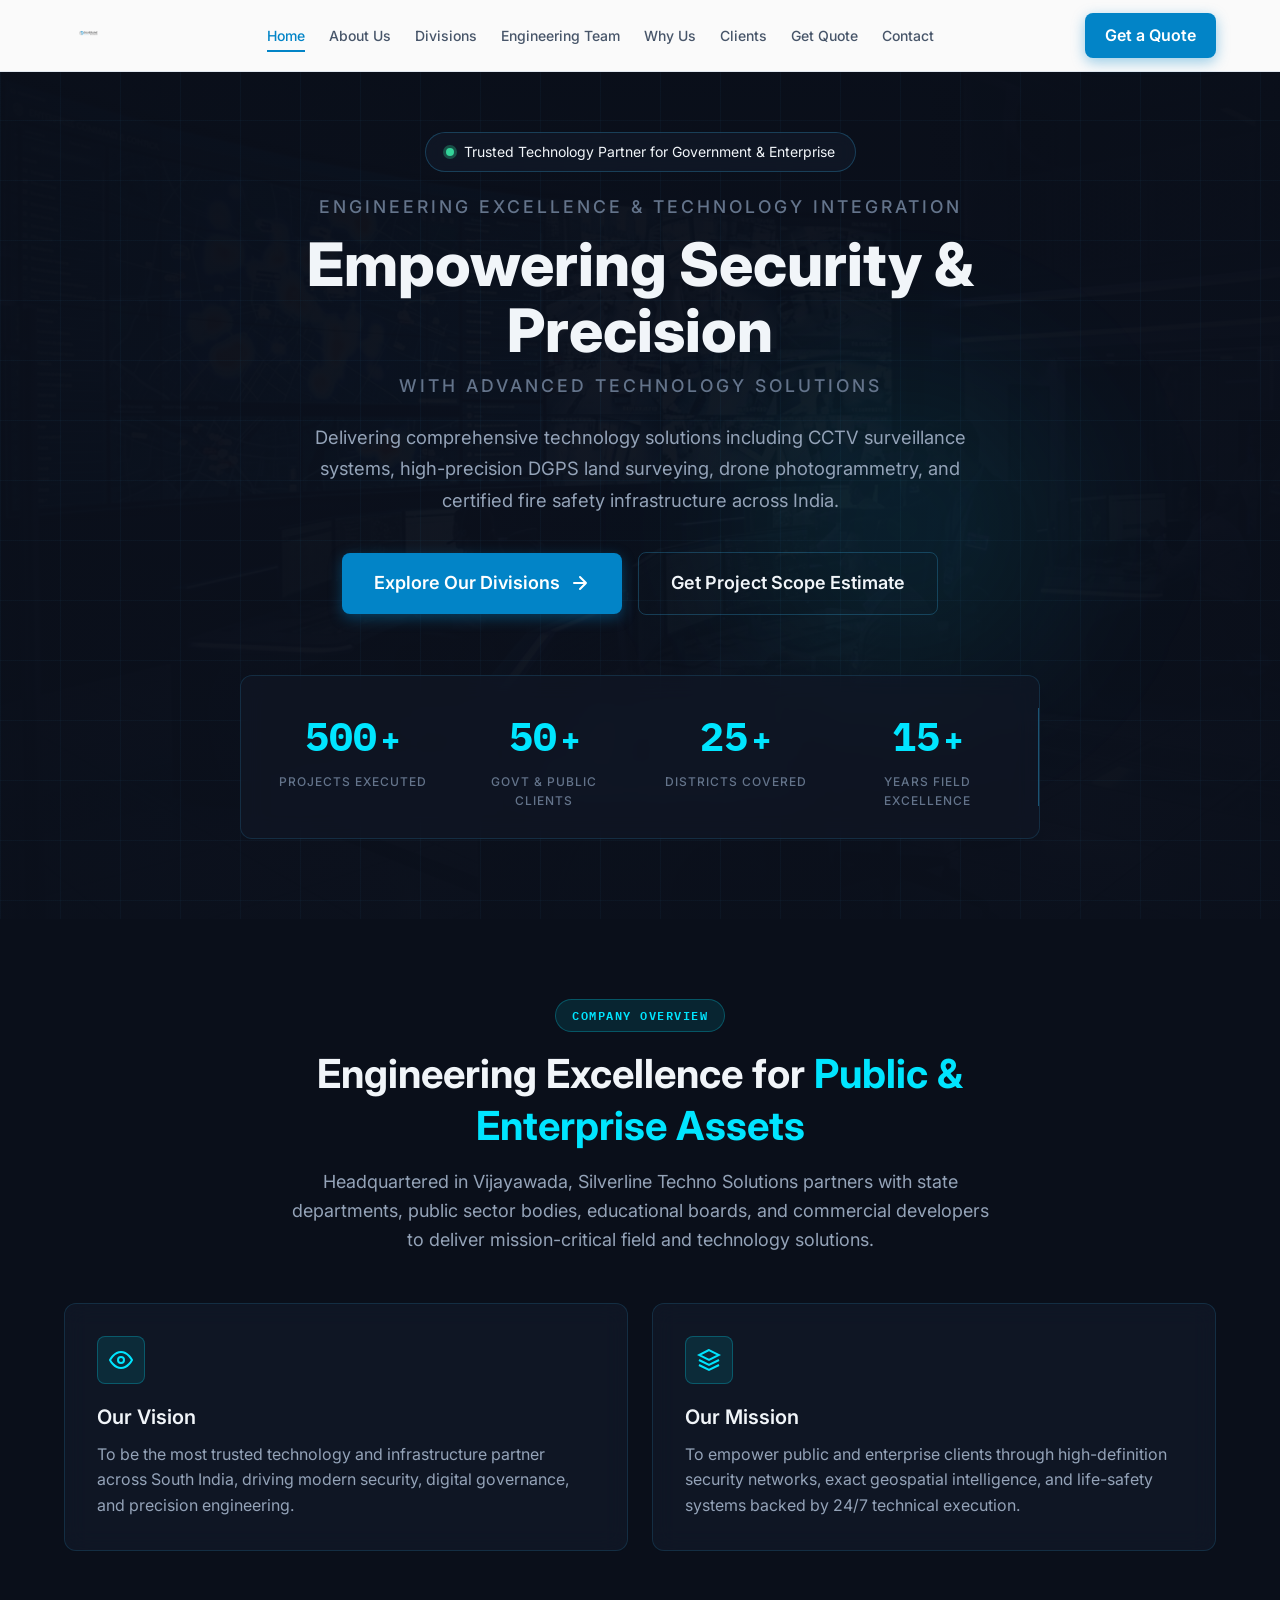
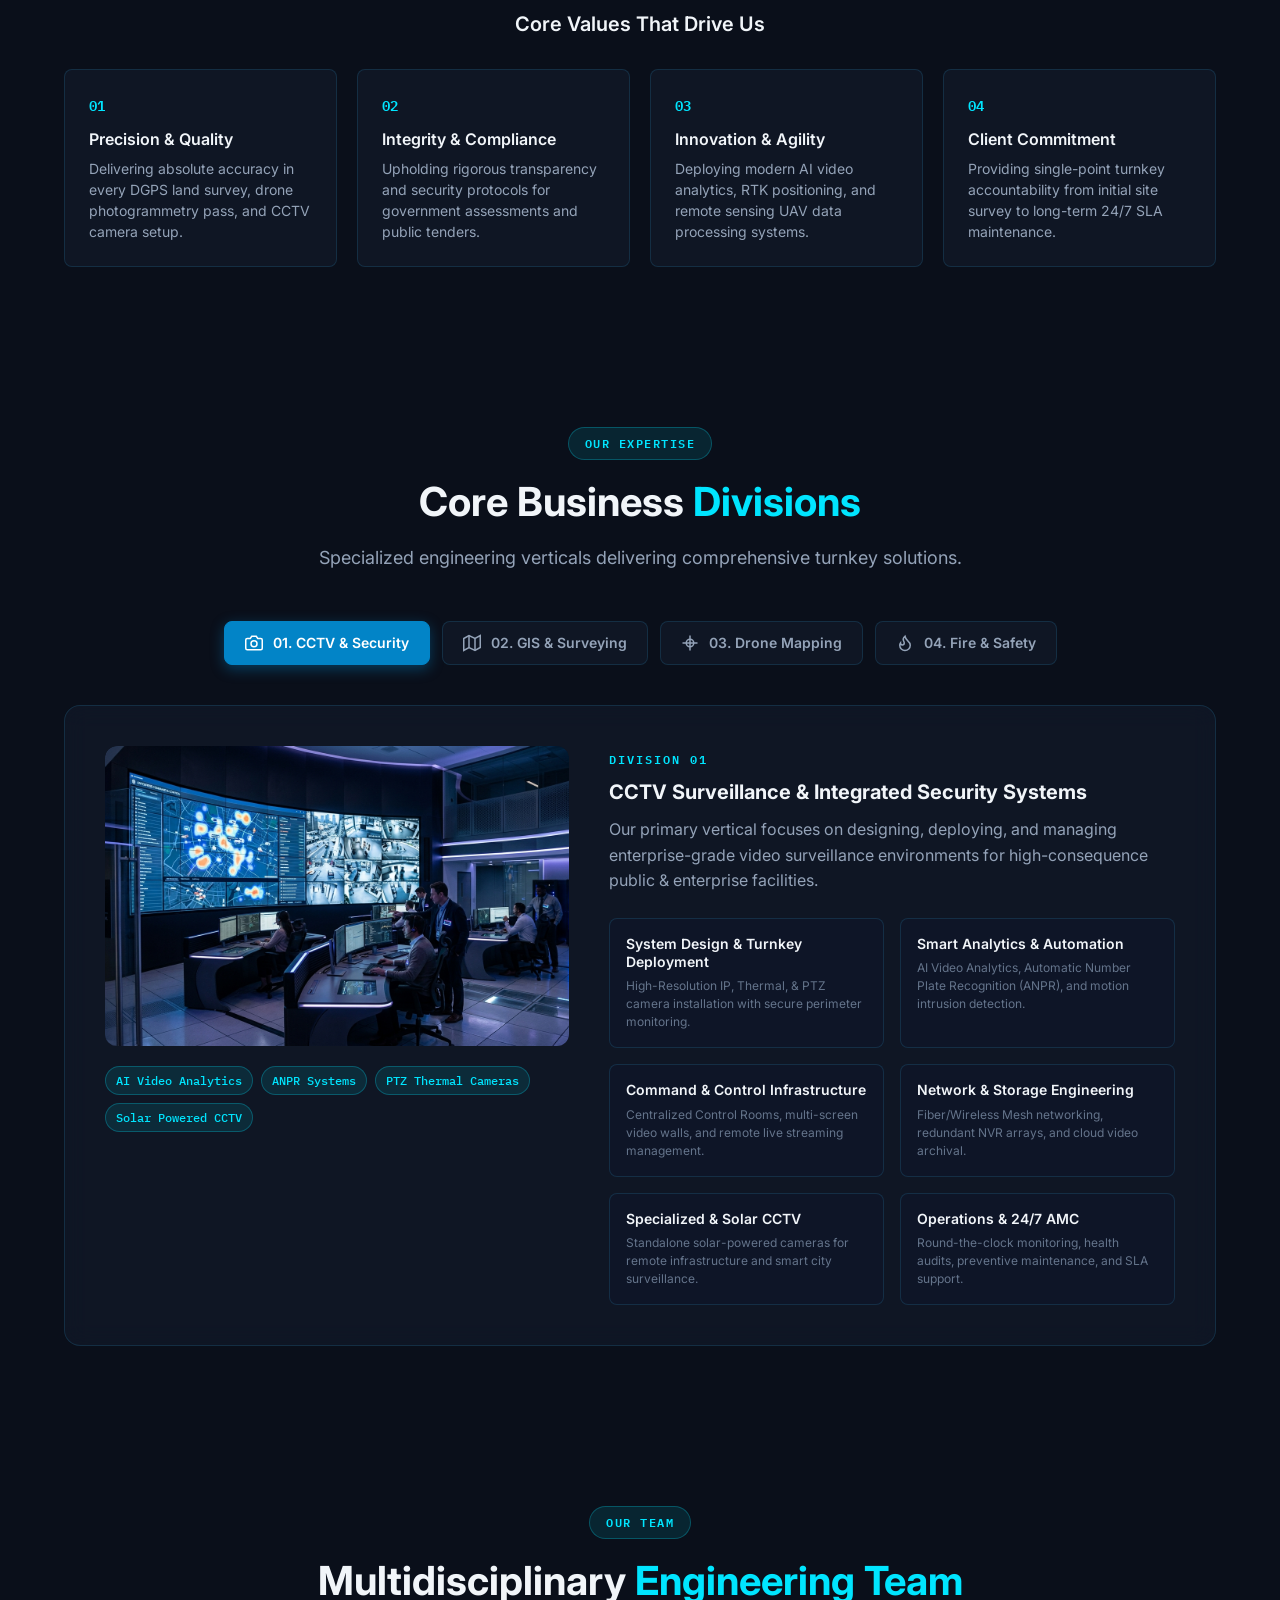
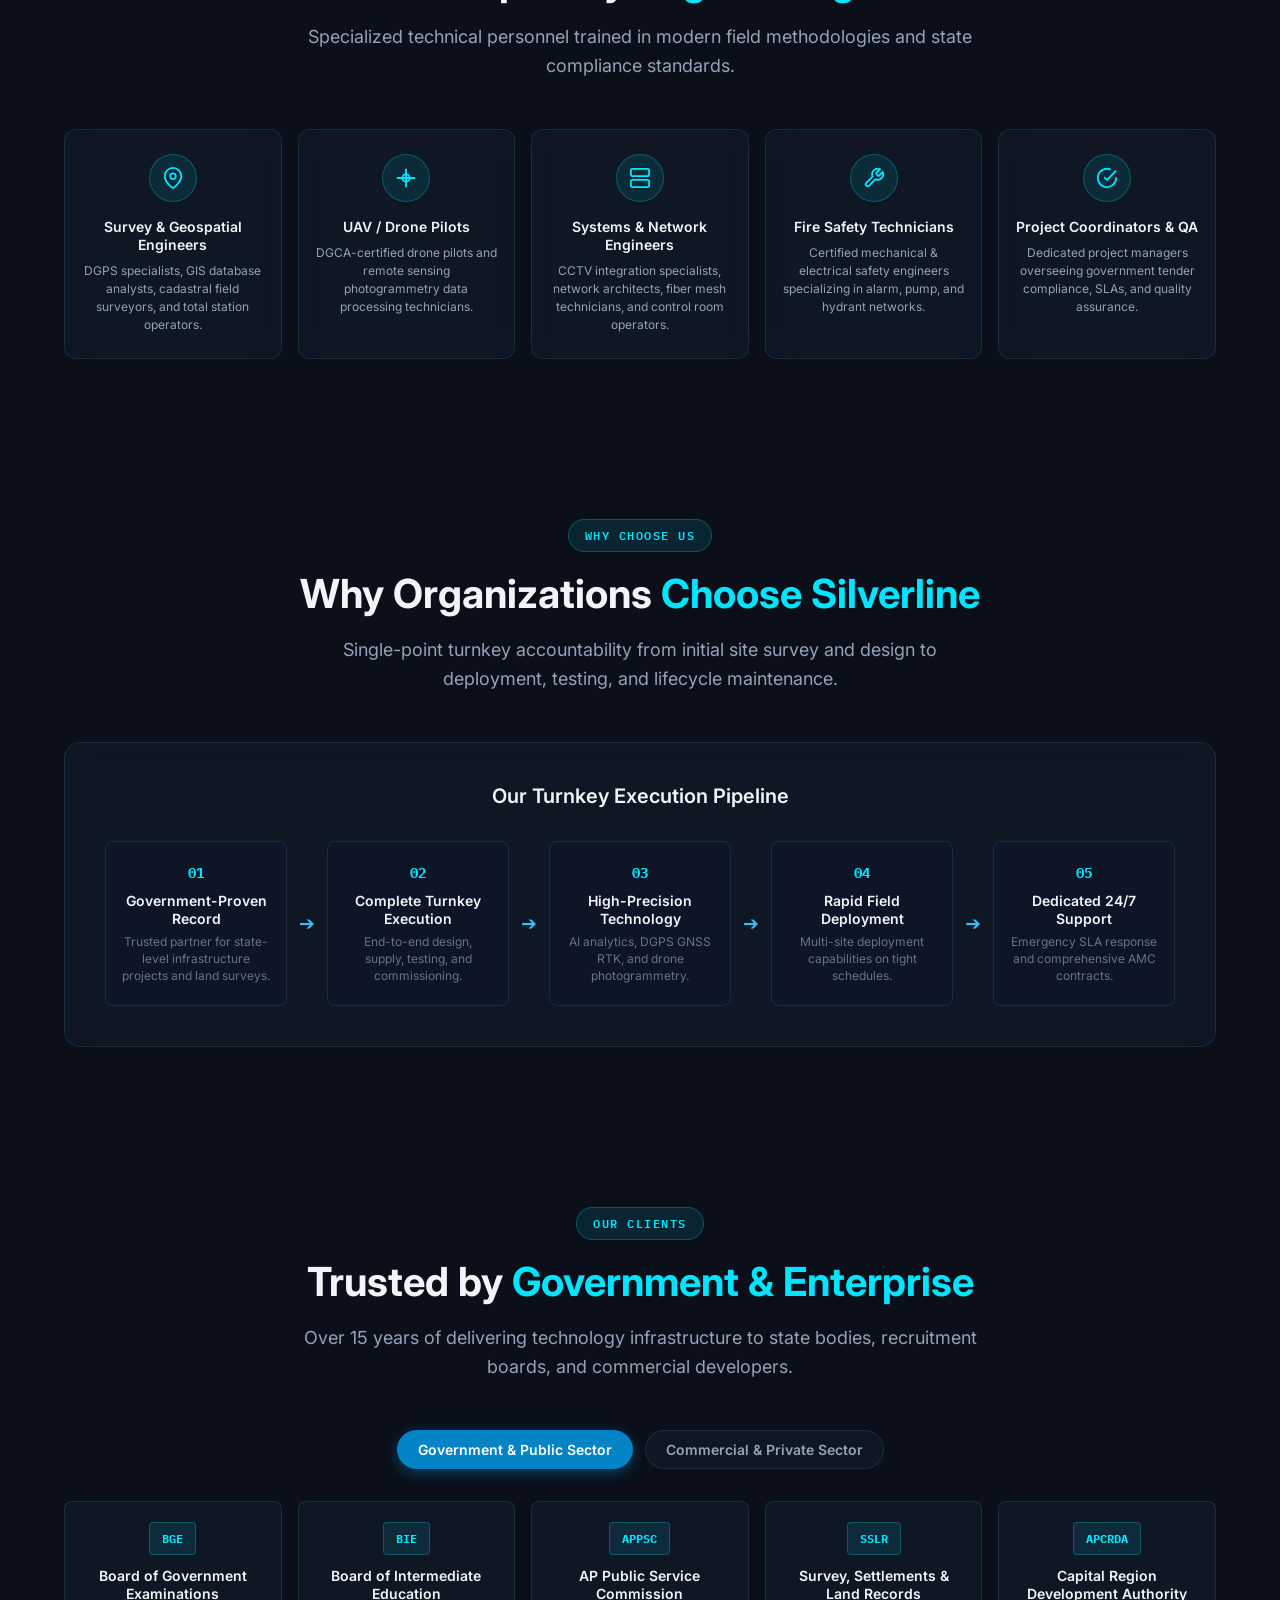
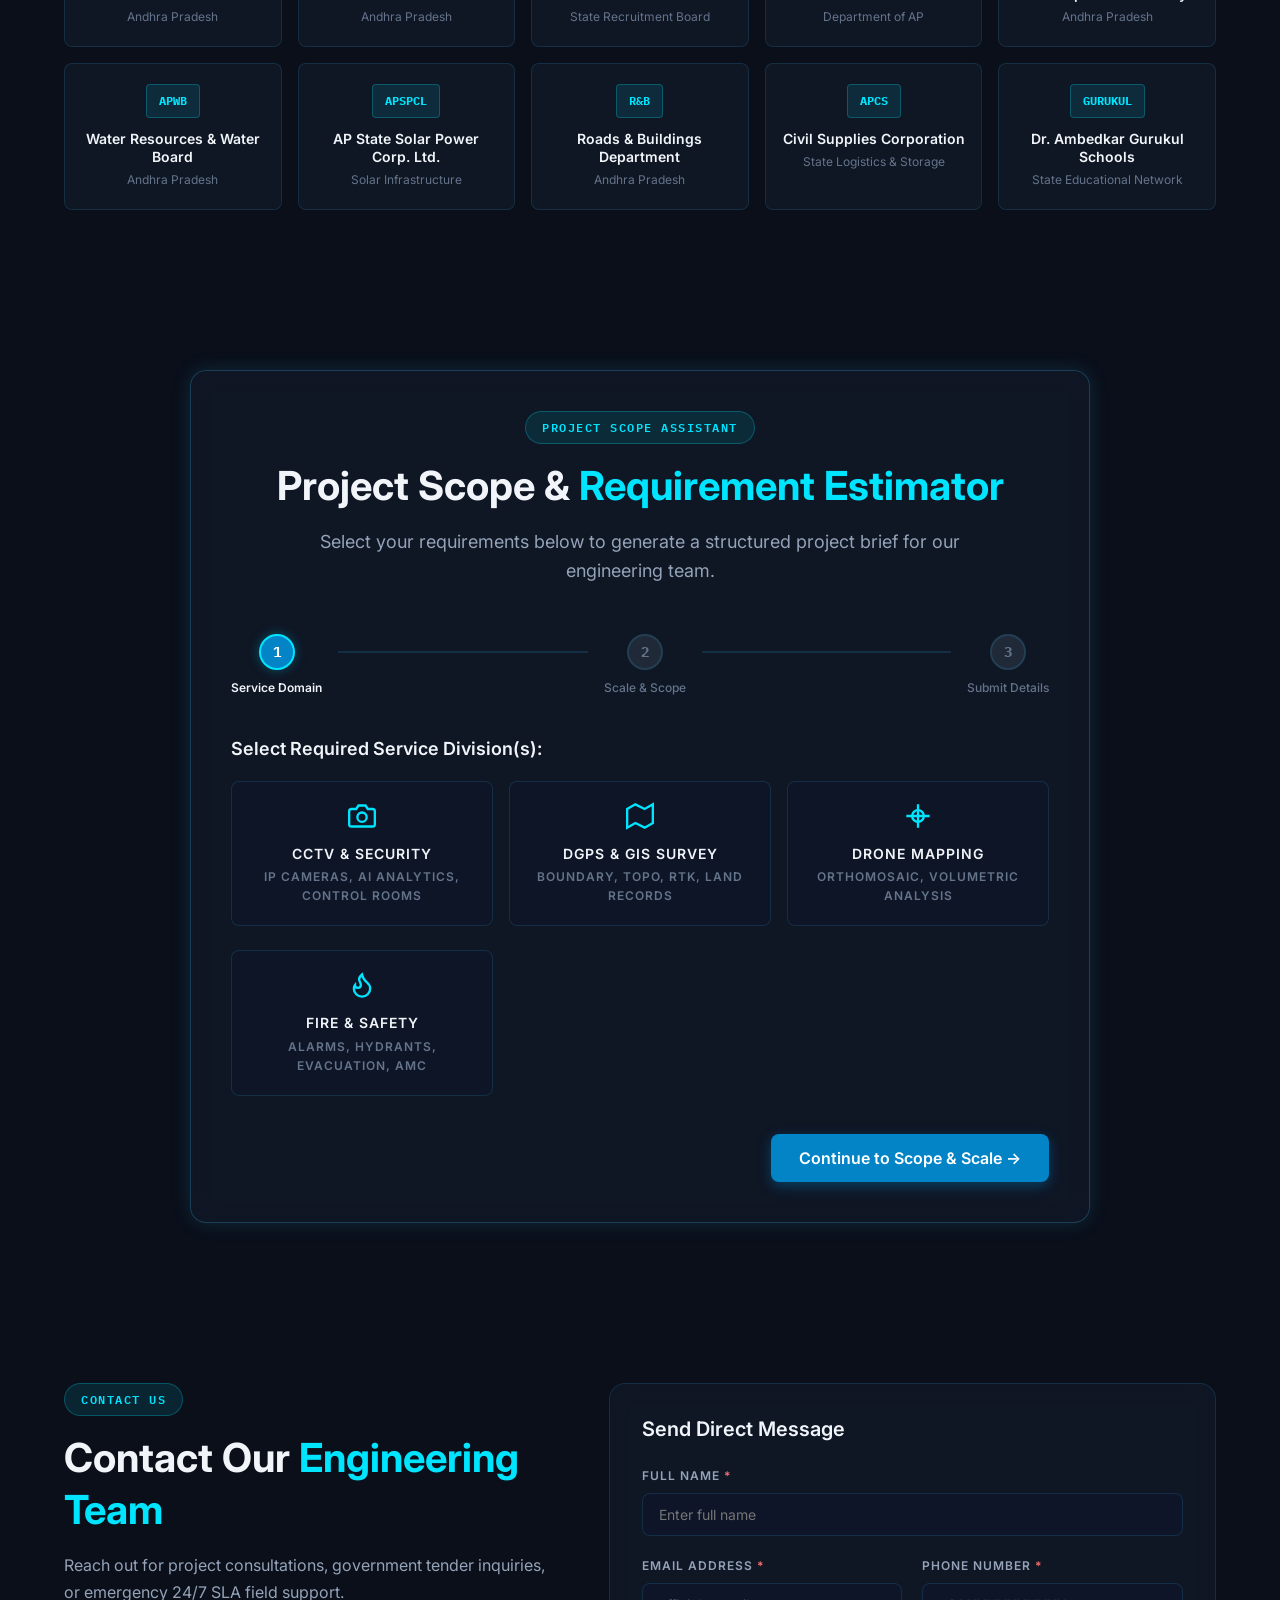
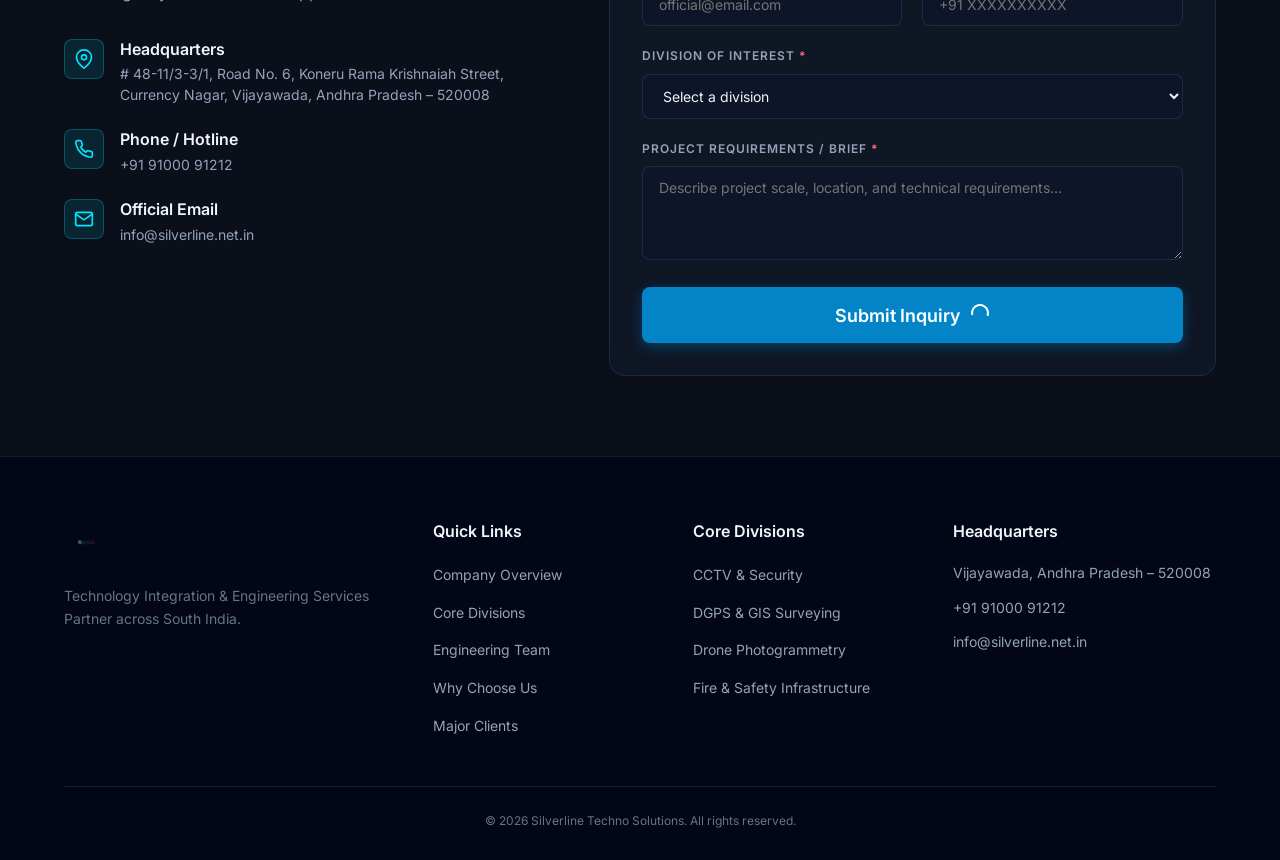
==== index.html @ fec8db65 "Switch to dark theme and use high-res logo - Use logo.png (31KB) instead of logo_clean.png (1.8KB) f" ====
<!DOCTYPE html>
<html lang="en">
<head>
    <meta charset="UTF-8">
    <meta name="viewport" content="width=device-width, initial-scale=1.0">
    <meta http-equiv="X-UA-Compatible" content="IE=edge">

    <title>Silverline Techno Solutions | CCTV Surveillance, GIS Surveying, Drone Mapping & Fire Safety</title>
    <meta name="description" content="Silverline Techno Solutions is a leading technology integration and engineering services firm specializing in CCTV Surveillance, DGPS/GIS Land Surveying, Drone Photogrammetry, and Fire & Safety Systems in Vijayawada, Andhra Pradesh.">
    <meta name="keywords" content="CCTV surveillance, GIS mapping, land surveying, DGPS GNSS, drone photogrammetry, fire safety, Vijayawada, Andhra Pradesh, APPSC, APCRDA">
    <meta name="author" content="Silverline Techno Solutions">
    <meta name="robots" content="index, follow">
    <link rel="canonical" href="https://silverlinetechnosolutions.com/">

    <!-- Open Graph / Social -->
    <meta property="og:type" content="website">
    <meta property="og:url" content="https://silverlinetechnosolutions.com/">
    <meta property="og:title" content="Silverline Techno Solutions | Engineering & Technology Integration">
    <meta property="og:description" content="Turnkey execution of CCTV surveillance, high-precision geospatial surveys, drone mapping, and fire safety infrastructure across India.">
    <meta property="og:image" content="https://silverlinetechnosolutions.com/hero_surveillance_tech.jpg">
    <meta property="og:locale" content="en_IN">
    <meta property="og:site_name" content="Silverline Techno Solutions">

    <meta name="twitter:card" content="summary_large_image">
    <meta name="twitter:title" content="Silverline Techno Solutions">
    <meta name="twitter:description" content="CCTV Surveillance, GIS Mapping, DGPS Survey, Drone Solutions & Fire Safety">
    <meta name="twitter:image" content="https://silverlinetechnosolutions.com/hero_surveillance_tech.jpg">

    <link rel="icon" type="image/png" href="logo.png">
    <link rel="apple-touch-icon" href="logo.png">
    <link rel="preconnect" href="https://fonts.googleapis.com">
    <link rel="preconnect" href="https://fonts.gstatic.com" crossorigin>
    <link href="https://fonts.googleapis.com/css2?family=Space+Grotesk:wght@500;600;700&family=Inter:wght@400;500;600;700&family=IBM+Plex+Mono:wght@400;500;600&display=swap" rel="stylesheet">

    <!-- Schema.org JSON-LD -->
    <script type="application/ld+json">
    {
        "@context": "https://schema.org",
        "@type": "Organization",
        "name": "Silverline Techno Solutions",
        "url": "https://silverlinetechnosolutions.com",
        "logo": "https://silverlinetechnosolutions.com/logo.png",
        "description": "Leading technology integration and engineering services firm specializing in CCTV Surveillance, GIS Mapping, DGPS Land Surveying, Drone Photogrammetry, and Fire & Safety Infrastructure.",
        "address": {
            "@type": "PostalAddress",
            "streetAddress": "# 48-11/3-3/1, Road No. 6, Koneru Rama Krishnaiah Street, Currency Nagar",
            "addressLocality": "Vijayawada",
            "addressRegion": "Andhra Pradesh",
            "postalCode": "520008",
            "addressCountry": "IN"
        },
        "contactPoint": {
            "@type": "ContactPoint",
            "telephone": "+91-9100091212",
            "contactType": "sales & customer support",
            "email": "info@silverline.net.in"
        }
    }
    </script>

    <link rel="stylesheet" href="styles.css">
</head>
<body>

    <a href="#main-content" class="skip-link">Skip to main content</a>

    <!-- ====== HEADER / NAVIGATION ====== -->
    <header class="navbar" id="navbar" role="banner">
        <div class="nav-container">
            <a href="#" class="nav-logo" aria-label="Silverline Techno Solutions - Home">
                <img src="logo.png" alt="Silverline Techno Solutions" class="logo-full" loading="eager">
            </a>
            <nav class="nav-links" id="navLinks" role="navigation" aria-label="Main navigation">
                <ul>
                    <li><a href="#home" class="active" aria-current="page">Home</a></li>
                    <li><a href="#about">About Us</a></li>
                    <li><a href="#divisions">Divisions</a></li>
                    <li><a href="#team">Engineering Team</a></li>
                    <li><a href="#why-us">Why Us</a></li>
                    <li><a href="#clients">Clients</a></li>
                    <li><a href="#estimator">Get Quote</a></li>
                    <li><a href="#contact">Contact</a></li>
                </ul>
            </nav>
            <div class="nav-actions">
                <a href="#estimator" class="btn-primary nav-cta">Get a Quote</a>
                <button class="mobile-menu-btn" id="mobileMenuBtn" aria-label="Toggle navigation menu" aria-expanded="false" aria-controls="navLinks">
                    <span aria-hidden="true"></span>
                    <span aria-hidden="true"></span>
                    <span aria-hidden="true"></span>
                </button>
            </div>
        </div>
    </header>

    <main id="main-content">

        <!-- ====== HERO SECTION ====== -->
        <section class="hero" id="home" aria-label="Hero section">
            <div class="hero-bg" aria-hidden="true">
                <img src="hero_surveillance_tech.jpg" alt="High-tech surveillance command center" class="hero-bg-img" loading="eager">
                <div class="hero-overlay"></div>
                <div class="hero-grid-pattern"></div>
                <div class="hero-glow-effect"></div>
            </div>
            <div class="container hero-container">
                <div class="hero-content">
                    <div class="hero-badge">
                        <span class="badge-pulse" aria-hidden="true"></span>
                        Trusted Technology Partner for Government & Enterprise
                    </div>
                    <h1 class="hero-title">
                        <span class="title-sub">Engineering Excellence & Technology Integration</span>
                        <span class="title-main">Empowering Security & Precision</span>
                        <span class="title-sub">with Advanced Technology Solutions</span>
                    </h1>
                    <p class="hero-description">
                        Delivering comprehensive technology solutions including CCTV surveillance systems, 
                        high-precision DGPS land surveying, drone photogrammetry, and certified fire safety infrastructure across India.
                    </p>
                    <div class="hero-actions">
                        <a href="#divisions" class="btn-primary btn-large">
                            Explore Our Divisions
                            <svg width="20" height="20" viewBox="0 0 20 20" fill="none" aria-hidden="true"><path d="M4 10H16M16 10L10 4M16 10L10 16" stroke="currentColor" stroke-width="2" stroke-linecap="round" stroke-linejoin="round"/></svg>
                        </a>
                        <a href="#estimator" class="btn-secondary btn-large">Get Project Scope Estimate</a>
                    </div>
                    <div class="hero-stats" role="list" aria-label="Key operational metrics">
                        <div class="stat-card" role="listitem">
                            <div class="stat-number" data-target="500">0</div>
                            <span class="stat-suffix">+</span>
                            <div class="stat-label">Projects Executed</div>
                        </div>
                        <div class="stat-divider" aria-hidden="true"></div>
                        <div class="stat-card" role="listitem">
                            <div class="stat-number" data-target="50">0</div>
                            <span class="stat-suffix">+</span>
                            <div class="stat-label">Govt & Public Clients</div>
                        </div>
                        <div class="stat-divider" aria-hidden="true"></div>
                        <div class="stat-card" role="listitem">
                            <div class="stat-number" data-target="25">0</div>
                            <span class="stat-suffix">+</span>
                            <div class="stat-label">Districts Covered</div>
                        </div>
                        <div class="stat-divider" aria-hidden="true"></div>
                        <div class="stat-card" role="listitem">
                            <div class="stat-number" data-target="15">0</div>
                            <span class="stat-suffix">+</span>
                            <div class="stat-label">Years Field Excellence</div>
                        </div>
                    </div>
                </div>
            </div>
        </section>

        <!-- ====== ABOUT, VISION & CORE VALUES ====== -->
        <section class="about section" id="about" aria-labelledby="about-heading">
            <div class="container">
                <div class="section-header center">
                    <span class="section-tag">Company Overview</span>
                    <h2 class="section-title" id="about-heading">Engineering Excellence for <span class="gradient-text">Public & Enterprise Assets</span></h2>
                    <p class="section-subtitle">Headquartered in Vijayawada, Silverline Techno Solutions partners with state departments, public sector bodies, educational boards, and commercial developers to deliver mission-critical field and technology solutions.</p>
                </div>

                <div class="vision-mission-grid">
                    <div class="vm-card glass-card">
                        <div class="vm-icon" aria-hidden="true">
                            <svg viewBox="0 0 24 24" fill="none" stroke="currentColor" stroke-width="2"><path d="M1 12s4-8 11-8 11 8 11 8-4 8-11 8-11-8-11-8z"/><circle cx="12" cy="12" r="3"/></svg>
                        </div>
                        <h3>Our Vision</h3>
                        <p>To be the most trusted technology and infrastructure partner across South India, driving modern security, digital governance, and precision engineering.</p>
                    </div>
                    <div class="vm-card glass-card">
                        <div class="vm-icon" aria-hidden="true">
                            <svg viewBox="0 0 24 24" fill="none" stroke="currentColor" stroke-width="2"><path d="M12 2L2 7l10 5 10-5-10-5zM2 17l10 5 10-5M2 12l10 5 10-5"/></svg>
                        </div>
                        <h3>Our Mission</h3>
                        <p>To empower public and enterprise clients through high-definition security networks, exact geospatial intelligence, and life-safety systems backed by 24/7 technical execution.</p>
                    </div>
                </div>

                <div class="values-wrapper">
                    <h3 class="sub-heading center">Core Values That Drive Us</h3>
                    <div class="values-grid">
                        <div class="value-card">
                            <div class="value-number">01</div>
                            <h4>Precision & Quality</h4>
                            <p>Delivering absolute accuracy in every DGPS land survey, drone photogrammetry pass, and CCTV camera setup.</p>
                        </div>
                        <div class="value-card">
                            <div class="value-number">02</div>
                            <h4>Integrity & Compliance</h4>
                            <p>Upholding rigorous transparency and security protocols for government assessments and public tenders.</p>
                        </div>
                        <div class="value-card">
                            <div class="value-number">03</div>
                            <h4>Innovation & Agility</h4>
                            <p>Deploying modern AI video analytics, RTK positioning, and remote sensing UAV data processing systems.</p>
                        </div>
                        <div class="value-card">
                            <div class="value-number">04</div>
                            <h4>Client Commitment</h4>
                            <p>Providing single-point turnkey accountability from initial site survey to long-term 24/7 SLA maintenance.</p>
                        </div>
                    </div>
                </div>
            </div>
        </section>

        <!-- ====== CORE BUSINESS DIVISIONS ====== -->
        <section class="divisions section" id="divisions" aria-labelledby="divisions-heading">
            <div class="container">
                <div class="section-header center">
                    <span class="section-tag">Our Expertise</span>
                    <h2 class="section-title" id="divisions-heading">Core Business <span class="gradient-text">Divisions</span></h2>
                    <p class="section-subtitle">Specialized engineering verticals delivering comprehensive turnkey solutions.</p>
                </div>

                <!-- Division Navigation Tabs -->
                <div class="division-tabs-nav" role="tablist" aria-label="Business Divisions">
                    <button class="div-tab-btn active" role="tab" id="tab-cctv" aria-selected="true" aria-controls="panel-cctv">
                        <svg viewBox="0 0 24 24" fill="none" stroke="currentColor" stroke-width="2" aria-hidden="true"><path d="M23 19a2 2 0 0 1-2 2H3a2 2 0 0 1-2-2V8a2 2 0 0 1 2-2h4l2-3h6l2 3h4a2 2 0 0 1 2 2z"/><circle cx="12" cy="13" r="4"/></svg>
                        <span>01. CCTV & Security</span>
                    </button>
                    <button class="div-tab-btn" role="tab" id="tab-gis" aria-selected="false" aria-controls="panel-gis">
                        <svg viewBox="0 0 24 24" fill="none" stroke="currentColor" stroke-width="2" aria-hidden="true"><polygon points="1 6 1 22 8 18 16 22 23 18 23 2 16 6 8 2 1 6"/><line x1="8" y1="2" x2="8" y2="18"/><line x1="16" y1="6" x2="16" y2="22"/></svg>
                        <span>02. GIS & Surveying</span>
                    </button>
                    <button class="div-tab-btn" role="tab" id="tab-drone" aria-selected="false" aria-controls="panel-drone">
                        <svg viewBox="0 0 24 24" fill="none" stroke="currentColor" stroke-width="2" aria-hidden="true"><path d="M12 2v20M2 12h20"/><circle cx="12" cy="12" r="5"/></svg>
                        <span>03. Drone Mapping</span>
                    </button>
                    <button class="div-tab-btn" role="tab" id="tab-fire" aria-selected="false" aria-controls="panel-fire">
                        <svg viewBox="0 0 24 24" fill="none" stroke="currentColor" stroke-width="2" aria-hidden="true"><path d="M8.5 14.5A2.5 2.5 0 0 0 11 12c0-1.38-.5-2-1-3-1.072-2.143-.224-4.054 2-6 .5 2.5 2 4.9 4 6.5 2 1.6 3 3.5 3 5.5a7 7 0 1 1-14 0c0-1.153.433-2.294 1-3a2.5 2.5 0 0 0 2.5 2.5z"/></svg>
                        <span>04. Fire & Safety</span>
                    </button>
                </div>

                <!-- Division Panels Container -->
                <div class="division-panels">

                    <!-- Panel 1: CCTV Surveillance -->
                    <div class="div-panel active" id="panel-cctv" role="tabpanel" aria-labelledby="tab-cctv">
                        <div class="panel-grid">
                            <div class="panel-image-col">
                                <img src="hero_surveillance_tech.jpg" alt="Enterprise CCTV Control Room" loading="lazy" width="600" height="400">
                                <div class="tech-badge-container">
                                    <span class="tech-tag">AI Video Analytics</span>
                                    <span class="tech-tag">ANPR Systems</span>
                                    <span class="tech-tag">PTZ Thermal Cameras</span>
                                    <span class="tech-tag">Solar Powered CCTV</span>
                                </div>
                            </div>
                            <div class="panel-content-col">
                                <div class="panel-header">
                                    <span class="div-num">Division 01</span>
                                    <h3>CCTV Surveillance & Integrated Security Systems</h3>
                                    <p class="div-desc">Our primary vertical focuses on designing, deploying, and managing enterprise-grade video surveillance environments for high-consequence public & enterprise facilities.</p>
                                </div>
                                <div class="services-list-grid">
                                    <div class="service-box">
                                        <h4>System Design & Turnkey Deployment</h4>
                                        <p>High-Resolution IP, Thermal, & PTZ camera installation with secure perimeter monitoring.</p>
                                    </div>
                                    <div class="service-box">
                                        <h4>Smart Analytics & Automation</h4>
                                        <p>AI Video Analytics, Automatic Number Plate Recognition (ANPR), and motion intrusion detection.</p>
                                    </div>
                                    <div class="service-box">
                                        <h4>Command & Control Infrastructure</h4>
                                        <p>Centralized Control Rooms, multi-screen video walls, and remote live streaming management.</p>
                                    </div>
                                    <div class="service-box">
                                        <h4>Network & Storage Engineering</h4>
                                        <p>Fiber/Wireless Mesh networking, redundant NVR arrays, and cloud video archival.</p>
                                    </div>
                                    <div class="service-box">
                                        <h4>Specialized & Solar CCTV</h4>
                                        <p>Standalone solar-powered cameras for remote infrastructure and smart city surveillance.</p>
                                    </div>
                                    <div class="service-box">
                                        <h4>Operations & 24/7 AMC</h4>
                                        <p>Round-the-clock monitoring, health audits, preventive maintenance, and SLA support.</p>
                                    </div>
                                </div>
                            </div>
                        </div>
                    </div>

                    <!-- Panel 2: Land Surveying & GIS -->
                    <div class="div-panel" id="panel-gis" role="tabpanel" aria-labelledby="tab-gis" hidden>
                        <div class="panel-grid">
                            <div class="panel-image-col">
                                <img src="survey_dgps_mapping.jpg" alt="DGPS Land Surveying in Field" loading="lazy" width="600" height="400">
                                <div class="tech-badge-container">
                                    <span class="tech-tag">DGPS / GNSS</span>
                                    <span class="tech-tag">RTK Positioning</span>
                                    <span class="tech-tag">Total Station</span>
                                    <span class="tech-tag">GIS Georeferencing</span>
                                </div>
                            </div>
                            <div class="panel-content-col">
                                <div class="panel-header">
                                    <span class="div-num">Division 02</span>
                                    <h3>Land Surveying & Geospatial (GIS) Services</h3>
                                    <p class="div-desc">High-accuracy land surveying and spatial database creation supporting infrastructure development, urban planning, revenue land resurveys, and utility mapping.</p>
                                </div>
                                <div class="services-list-grid">
                                    <div class="service-box">
                                        <h4>DGPS / GNSS & RTK Surveys</h4>
                                        <p>Centimeter-level positioning accuracy for cadastral boundaries and route alignment.</p>
                                    </div>
                                    <div class="service-box">
                                        <h4>Topographical & Engineering Surveys</h4>
                                        <p>Detailed elevation grids, digital terrain models (DTM), and contour mapping for construction.</p>
                                    </div>
                                    <div class="service-box">
                                        <h4>GIS Database Creation & Georeferencing</h4>
                                        <p>Asset mapping, utility grid digitizing, and spatial data integration for municipal bodies.</p>
                                    </div>
                                    <div class="service-box">
                                        <h4>Cadastral & Boundary Demarcation</h4>
                                        <p>Official land record verification, resurveys, and parcel boundary marking.</p>
                                    </div>
                                </div>
                            </div>
                        </div>
                    </div>

                    <!-- Panel 3: Drone Mapping -->
                    <div class="div-panel" id="panel-drone" role="tabpanel" aria-labelledby="tab-drone" hidden>
                        <div class="panel-grid">
                            <div class="panel-image-col">
                                <img src="drone_aerial_mapping.jpg" alt="Drone Aerial Photogrammetry" loading="lazy" width="600" height="400">
                                <div class="tech-badge-container">
                                    <span class="tech-tag">UAV Photogrammetry</span>
                                    <span class="tech-tag">Orthomosaic Generation</span>
                                    <span class="tech-tag">Volumetric Cut/Fill</span>
                                    <span class="tech-tag">3D Mesh Modeling</span>
                                </div>
                            </div>
                            <div class="panel-content-col">
                                <div class="panel-header">
                                    <span class="div-num">Division 03</span>
                                    <h3>Drone Technologies & Aerial Mapping</h3>
                                    <p class="div-desc">Utilizing modern UAV platforms, we capture high-resolution aerial data for large-scale engineering, infrastructure inspections, and land record digitization.</p>
                                </div>
                                <div class="services-list-grid">
                                    <div class="service-box">
                                        <h4>Aerial Photogrammetry & Mapping</h4>
                                        <p>Generating high-resolution orthomosaic imagery and precise 3D elevation models.</p>
                                    </div>
                                    <div class="service-box">
                                        <h4>Volumetric & Spatial Analysis</h4>
                                        <p>Accurate stockpile volume calculations and topographical cut/fill calculations for mining & civil works.</p>
                                    </div>
                                    <div class="service-box">
                                        <h4>Infrastructure & Construction Monitoring</h4>
                                        <p>Periodic aerial inspection of ongoing highways, building corridors, and industrial sites.</p>
                                    </div>
                                    <div class="service-box">
                                        <h4>Land Records Digitization</h4>
                                        <p>Supporting state land resurvey initiatives (e.g., YSR Jagananna Saswatha Bhu Hakku / Swamitva schemes).</p>
                                    </div>
                                </div>
                            </div>
                        </div>
                    </div>

                    <!-- Panel 4: Fire & Safety -->
                    <div class="div-panel" id="panel-fire" role="tabpanel" aria-labelledby="tab-fire" hidden>
                        <div class="panel-grid">
                            <div class="panel-image-col">
                                <img src="fire_safety_control.jpg" alt="Fire Safety System Panel" loading="lazy" width="600" height="400">
                                <div class="tech-badge-container">
                                    <span class="tech-tag">Addressable Fire Alarms</span>
                                    <span class="tech-tag">Hydrants & Sprinklers</span>
                                    <span class="tech-tag">Voice Evacuation</span>
                                    <span class="tech-tag">Fire Safety Audits</span>
                                </div>
                            </div>
                            <div class="panel-content-col">
                                <div class="panel-header">
                                    <span class="div-num">Division 04</span>
                                    <h3>Fire & Safety Infrastructure</h3>
                                    <p class="div-desc">Complete protection for human life and enterprise assets through modern, fully compliant fire detection, suppression, and emergency evacuation systems.</p>
                                </div>
                                <div class="services-list-grid">
                                    <div class="service-box">
                                        <h4>Early Detection & Alarm Systems</h4>
                                        <p>Addressable fire detection networks, multi-sensor smoke detectors, and extraction controls.</p>
                                    </div>
                                    <div class="service-box">
                                        <h4>Suppression Systems</h4>
                                        <p>Automatic fire sprinklers, hydrant networks, gas suppression systems, and high-pressure fire pumps.</p>
                                    </div>
                                    <div class="service-box">
                                        <h4>Public Address & Evacuation</h4>
                                        <p>Emergency voice communication, directional egress lighting, and central safety consoles.</p>
                                    </div>
                                    <div class="service-box">
                                        <h4>Safety Audits & Maintenance</h4>
                                        <p>Third-party testing, commissioning, government compliance audits, and annual maintenance contracts (AMC).</p>
                                    </div>
                                </div>
                            </div>
                        </div>
                    </div>

                </div>
            </div>
        </section>

        <!-- ====== MULTIDISCIPLINARY ENGINEERING TEAM ====== -->
        <section class="team section" id="team" aria-labelledby="team-heading">
            <div class="container">
                <div class="section-header center">
                    <span class="section-tag">Our Team</span>
                    <h2 class="section-title" id="team-heading">Multidisciplinary <span class="gradient-text">Engineering Team</span></h2>
                    <p class="section-subtitle">Specialized technical personnel trained in modern field methodologies and state compliance standards.</p>
                </div>

                <div class="team-grid">
                    <div class="team-card glass-card">
                        <div class="team-icon" aria-hidden="true"><svg viewBox="0 0 24 24" fill="none" stroke="currentColor" stroke-width="2"><path d="M21 10c0 7-9 13-9 13s-9-6-9-13a9 9 0 0 1 18 0z"/><circle cx="12" cy="10" r="3"/></svg></div>
                        <h4>Survey & Geospatial Engineers</h4>
                        <p>DGPS specialists, GIS database analysts, cadastral field surveyors, and total station operators.</p>
                    </div>
                    <div class="team-card glass-card">
                        <div class="team-icon" aria-hidden="true"><svg viewBox="0 0 24 24" fill="none" stroke="currentColor" stroke-width="2"><path d="M12 2v20M2 12h20"/><circle cx="12" cy="12" r="4"/></svg></div>
                        <h4>UAV / Drone Pilots</h4>
                        <p>DGCA-certified drone pilots and remote sensing photogrammetry data processing technicians.</p>
                    </div>
                    <div class="team-card glass-card">
                        <div class="team-icon" aria-hidden="true"><svg viewBox="0 0 24 24" fill="none" stroke="currentColor" stroke-width="2"><rect x="2" y="2" width="20" height="8" rx="2" ry="2"/><rect x="2" y="14" width="20" height="8" rx="2" ry="2"/><line x1="6" y1="6" x2="6.01" y2="6"/><line x1="6" y1="18" x2="6.01" y2="18"/></svg></div>
                        <h4>Systems & Network Engineers</h4>
                        <p>CCTV integration specialists, network architects, fiber mesh technicians, and control room operators.</p>
                    </div>
                    <div class="team-card glass-card">
                        <div class="team-icon" aria-hidden="true"><svg viewBox="0 0 24 24" fill="none" stroke="currentColor" stroke-width="2"><path d="M14.7 6.3a1 1 0 0 0 0 1.4l1.6 1.6a1 1 0 0 0 1.4 0l3.77-3.77a6 6 0 0 1-7.94 7.94l-6.91 6.91a2.12 2.12 0 0 1-3-3l6.91-6.91a6 6 0 0 1 7.94-7.94l-3.76 3.76z"/></svg></div>
                        <h4>Fire Safety Technicians</h4>
                        <p>Certified mechanical & electrical safety engineers specializing in alarm, pump, and hydrant networks.</p>
                    </div>
                    <div class="team-card glass-card">
                        <div class="team-icon" aria-hidden="true"><svg viewBox="0 0 24 24" fill="none" stroke="currentColor" stroke-width="2"><path d="M22 11.08V12a10 10 0 1 1-5.93-9.14"/><polyline points="22 4 12 14.01 9 11.01"/></svg></div>
                        <h4>Project Coordinators & QA</h4>
                        <p>Dedicated project managers overseeing government tender compliance, SLAs, and quality assurance.</p>
                    </div>
                </div>
            </div>
        </section>

        <!-- ====== WHY ORGANIZATIONS CHOOSE US & WORKFLOW ====== -->
        <section class="why-us section" id="why-us" aria-labelledby="why-us-heading">
            <div class="container">
                <div class="section-header center">
                    <span class="section-tag">Why Choose Us</span>
                    <h2 class="section-title" id="why-us-heading">Why Organizations <span class="gradient-text">Choose Silverline</span></h2>
                    <p class="section-subtitle">Single-point turnkey accountability from initial site survey and design to deployment, testing, and lifecycle maintenance.</p>
                </div>

                <!-- Turnkey Workflow Diagram -->
                <div class="workflow-container">
                    <h3 class="workflow-title center">Our Turnkey Execution Pipeline</h3>
                    <div class="workflow-grid">
                        <div class="wf-step">
                            <div class="wf-number">01</div>
                            <h4>Government-Proven Record</h4>
                            <p>Trusted partner for state-level infrastructure projects and land surveys.</p>
                        </div>
                        <div class="wf-arrow" aria-hidden="true">➔</div>
                        <div class="wf-step">
                            <div class="wf-number">02</div>
                            <h4>Complete Turnkey Execution</h4>
                            <p>End-to-end design, supply, testing, and commissioning.</p>
                        </div>
                        <div class="wf-arrow" aria-hidden="true">➔</div>
                        <div class="wf-step">
                            <div class="wf-number">03</div>
                            <h4>High-Precision Technology</h4>
                            <p>AI analytics, DGPS GNSS RTK, and drone photogrammetry.</p>
                        </div>
                        <div class="wf-arrow" aria-hidden="true">➔</div>
                        <div class="wf-step">
                            <div class="wf-number">04</div>
                            <h4>Rapid Field Deployment</h4>
                            <p>Multi-site deployment capabilities on tight schedules.</p>
                        </div>
                        <div class="wf-arrow" aria-hidden="true">➔</div>
                        <div class="wf-step">
                            <div class="wf-number">05</div>
                            <h4>Dedicated 24/7 Support</h4>
                            <p>Emergency SLA response and comprehensive AMC contracts.</p>
                        </div>
                    </div>
                </div>
            </div>
        </section>

        <!-- ====== CLIENTS & SECTOR EXPERIENCE ====== -->
        <section class="clients section" id="clients" aria-labelledby="clients-heading">
            <div class="container">
                <div class="section-header center">
                    <span class="section-tag">Our Clients</span>
                    <h2 class="section-title" id="clients-heading">Trusted by <span class="gradient-text">Government & Enterprise</span></h2>
                    <p class="section-subtitle">Over 15 years of delivering technology infrastructure to state bodies, recruitment boards, and commercial developers.</p>
                </div>

                <div class="clients-tabs-nav" role="tablist" aria-label="Client Categories">
                    <button class="client-tab-btn active" role="tab" id="client-tab-govt" aria-selected="true" aria-controls="client-panel-govt">Government & Public Sector</button>
                    <button class="client-tab-btn" role="tab" id="client-tab-pvt" aria-selected="false" aria-controls="client-panel-pvt">Commercial & Private Sector</button>
                </div>

                <div class="clients-panels">
                    <div class="client-panel active" id="client-panel-govt" role="tabpanel" aria-labelledby="client-tab-govt">
                        <div class="clients-grid">
                            <div class="client-card">
                                <div class="client-icon">BGE</div>
                                <h4>Board of Government Examinations</h4>
                                <p>Andhra Pradesh</p>
                            </div>
                            <div class="client-card">
                                <div class="client-icon">BIE</div>
                                <h4>Board of Intermediate Education</h4>
                                <p>Andhra Pradesh</p>
                            </div>
                            <div class="client-card">
                                <div class="client-icon">APPSC</div>
                                <h4>AP Public Service Commission</h4>
                                <p>State Recruitment Board</p>
                            </div>
                            <div class="client-card">
                                <div class="client-icon">SSLR</div>
                                <h4>Survey, Settlements & Land Records</h4>
                                <p>Department of AP</p>
                            </div>
                            <div class="client-card">
                                <div class="client-icon">APCRDA</div>
                                <h4>Capital Region Development Authority</h4>
                                <p>Andhra Pradesh</p>
                            </div>
                            <div class="client-card">
                                <div class="client-icon">APWB</div>
                                <h4>Water Resources & Water Board</h4>
                                <p>Andhra Pradesh</p>
                            </div>
                            <div class="client-card">
                                <div class="client-icon">APSPCL</div>
                                <h4>AP State Solar Power Corp. Ltd.</h4>
                                <p>Solar Infrastructure</p>
                            </div>
                            <div class="client-card">
                                <div class="client-icon">R&B</div>
                                <h4>Roads & Buildings Department</h4>
                                <p>Andhra Pradesh</p>
                            </div>
                            <div class="client-card">
                                <div class="client-icon">APCS</div>
                                <h4>Civil Supplies Corporation</h4>
                                <p>State Logistics & Storage</p>
                            </div>
                            <div class="client-card">
                                <div class="client-icon">GURUKUL</div>
                                <h4>Dr. Ambedkar Gurukul Schools</h4>
                                <p>State Educational Network</p>
                            </div>
                        </div>
                    </div>

                    <div class="client-panel" id="client-panel-pvt" role="tabpanel" aria-labelledby="client-tab-pvt" hidden>
                        <div class="clients-grid">
                            <div class="client-card">
                                <div class="client-icon">INFRA</div>
                                <h4>Infrastructure Developers</h4>
                                <p>Highway & Civil Contractors</p>
                            </div>
                            <div class="client-card">
                                <div class="client-icon">IND</div>
                                <h4>Industrial Establishments</h4>
                                <p>Factories & Warehouses</p>
                            </div>
                            <div class="client-card">
                                <div class="client-icon">EDU</div>
                                <h4>Educational Institutes</h4>
                                <p>Private Engineering & University Campuses</p>
                            </div>
                            <div class="client-card">
                                <div class="client-icon">REAL</div>
                                <h4>Real Estate Developers</h4>
                                <p>Gated Communities & Commercial Layouts</p>
                            </div>
                            <div class="client-card">
                                <div class="client-icon">LAND</div>
                                <h4>Private Landowners</h4>
                                <p>DGPS Boundary & Resurvey Clients</p>
                            </div>
                        </div>
                    </div>
                </div>
            </div>
        </section>

        <!-- ====== INTERACTIVE PROJECT SCOPE ESTIMATOR WIZARD ====== -->
        <section class="estimator section" id="estimator" aria-labelledby="estimator-heading">
            <div class="container">
                <div class="estimator-card glass-card-glow">
                    <div class="section-header center">
                        <span class="section-tag">Project Scope Assistant</span>
                        <h2 class="section-title" id="estimator-heading">Project Scope & <span class="gradient-text">Requirement Estimator</span></h2>
                        <p class="section-subtitle">Select your requirements below to generate a structured project brief for our engineering team.</p>
                    </div>

                    <div class="wizard-container" id="wizardContainer">
                        <!-- Step Progress -->
                        <div class="wizard-progress">
                            <div class="step-item active" data-step="1">
                                <div class="step-num">1</div>
                                <span>Service Domain</span>
                            </div>
                            <div class="step-line"></div>
                            <div class="step-item" data-step="2">
                                <div class="step-num">2</div>
                                <span>Scale & Scope</span>
                            </div>
                            <div class="step-line"></div>
                            <div class="step-item" data-step="3">
                                <div class="step-num">3</div>
                                <span>Submit Details</span>
                            </div>
                        </div>

                        <!-- Step 1 Content -->
                        <div class="wizard-step active" id="wizard-step-1">
                            <h4>Select Required Service Division(s):</h4>
                            <div class="wizard-options-grid">
                                <label class="wiz-option-card">
                                    <input type="checkbox" name="wiz_service" value="CCTV Surveillance & Security">
                                    <div class="wiz-card-inner">
                                        <svg viewBox="0 0 24 24" fill="none" stroke="currentColor" stroke-width="2"><path d="M23 19a2 2 0 0 1-2 2H3a2 2 0 0 1-2-2V8a2 2 0 0 1 2-2h4l2-3h6l2 3h4a2 2 0 0 1 2 2z"/><circle cx="12" cy="13" r="4"/></svg>
                                        <h5>CCTV & Security</h5>
                                        <p>IP Cameras, AI Analytics, Control Rooms</p>
                                    </div>
                                </label>
                                <label class="wiz-option-card">
                                    <input type="checkbox" name="wiz_service" value="DGPS / GIS Land Surveying">
                                    <div class="wiz-card-inner">
                                        <svg viewBox="0 0 24 24" fill="none" stroke="currentColor" stroke-width="2"><polygon points="1 6 1 22 8 18 16 22 23 18 23 2 16 6 8 2 1 6"/></svg>
                                        <h5>DGPS & GIS Survey</h5>
                                        <p>Boundary, Topo, RTK, Land Records</p>
                                    </div>
                                </label>
                                <label class="wiz-option-card">
                                    <input type="checkbox" name="wiz_service" value="Drone Aerial Photogrammetry">
                                    <div class="wiz-card-inner">
                                        <svg viewBox="0 0 24 24" fill="none" stroke="currentColor" stroke-width="2"><path d="M12 2v20M2 12h20"/><circle cx="12" cy="12" r="5"/></svg>
                                        <h5>Drone Mapping</h5>
                                        <p>Orthomosaic, Volumetric analysis</p>
                                    </div>
                                </label>
                                <label class="wiz-option-card">
                                    <input type="checkbox" name="wiz_service" value="Fire & Safety Infrastructure">
                                    <div class="wiz-card-inner">
                                        <svg viewBox="0 0 24 24" fill="none" stroke="currentColor" stroke-width="2"><path d="M8.5 14.5A2.5 2.5 0 0 0 11 12c0-1.38-.5-2-1-3-1.072-2.143-.224-4.054 2-6 .5 2.5 2 4.9 4 6.5 2 1.6 3 3.5 3 5.5a7 7 0 1 1-14 0c0-1.153.433-2.294 1-3a2.5 2.5 0 0 0 2.5 2.5z"/></svg>
                                        <h5>Fire & Safety</h5>
                                        <p>Alarms, Hydrants, Evacuation, AMC</p>
                                    </div>
                                </label>
                            </div>
                            <div class="wizard-actions">
                                <button type="button" class="btn-primary" id="wizNext1">Continue to Scope & Scale →</button>
                            </div>
                        </div>

                        <!-- Step 2 Content -->
                        <div class="wizard-step" id="wizard-step-2" hidden>
                            <h4>Define Scope & Timeline:</h4>
                            <div class="form-row">
                                <div class="form-group">
                                    <label for="wiz_scale">Estimated Project Scale / Size:</label>
                                    <select id="wiz_scale" name="wiz_scale">
                                        <option value="Single Location / Small Campus">Single Location / Small Campus</option>
                                        <option value="Multi-Location / District Level (5-20 Venues)">Multi-Location / District Level (5-20 Venues)</option>
                                        <option value="State-Wide / Enterprise Network (50+ Venues)">State-Wide / Enterprise Network (50+ Venues)</option>
                                        <option value="Land Survey (< 50 Acres)">Land Survey (&lt; 50 Acres)</option>
                                        <option value="Large Land Resurvey (> 500 Acres / Route Alignment)">Large Land Resurvey (&gt; 500 Acres / Route Alignment)</option>
                                    </select>
                                </div>
                                <div class="form-group">
                                    <label for="wiz_timeline">Required Execution Timeline:</label>
                                    <select id="wiz_timeline" name="wiz_timeline">
                                        <option value="Immediate / Urgent SLA Requirement">Immediate / Urgent SLA Requirement</option>
                                        <option value="Within 30 Days">Within 30 Days</option>
                                        <option value="1 - 3 Months">1 - 3 Months</option>
                                        <option value="Future Tender / Budgetary Estimate">Future Tender / Budgetary Estimate</option>
                                    </select>
                                </div>
                            </div>
                            <div class="wizard-actions">
                                <button type="button" class="btn-secondary" id="wizPrev2">← Back</button>
                                <button type="button" class="btn-primary" id="wizNext2">Proceed to Contact Details →</button>
                            </div>
                        </div>

                        <!-- Step 3 Content -->
                        <div class="wizard-step" id="wizard-step-3" hidden>
                            <h4>Enter Contact Details for Official Proposal:</h4>
                            <form id="wizardForm">
                                <div class="form-row">
                                    <div class="form-group">
                                        <label for="wiz_name">Full Name / Designation <span class="required">*</span></label>
                                        <input type="text" id="wiz_name" required placeholder="e.g., Executive Engineer / Project Director">
                                    </div>
                                    <div class="form-group">
                                        <label for="wiz_org">Organization / Department <span class="required">*</span></label>
                                        <input type="text" id="wiz_org" required placeholder="e.g., Govt Dept / Infrastructure Corp">
                                    </div>
                                </div>
                                <div class="form-row">
                                    <div class="form-group">
                                        <label for="wiz_email">Official Email <span class="required">*</span></label>
                                        <input type="email" id="wiz_email" required placeholder="name@domain.gov.in or com">
                                    </div>
                                    <div class="form-group">
                                        <label for="wiz_phone">Phone Number <span class="required">*</span></label>
                                        <input type="tel" id="wiz_phone" required placeholder="+91 91000 XXXXX">
                                    </div>
                                </div>
                                <div class="form-group">
                                    <label for="wiz_notes">Specific Technical Requirements / Brief:</label>
                                    <textarea id="wiz_notes" rows="3" placeholder="Provide any specific location details, venue count, or tender references..."></textarea>
                                </div>
                                <div class="wizard-actions">
                                    <button type="button" class="btn-secondary" id="wizPrev3">← Back</button>
                                    <button type="submit" class="btn-primary btn-large" id="wizSubmitBtn">Submit Scope Brief</button>
                                </div>
                            </form>
                        </div>
                    </div>
                </div>
            </div>
        </section>

        <!-- ====== CONTACT & EMERGENCY SLA ====== -->
        <section class="contact section" id="contact" aria-labelledby="contact-heading">
            <div class="container">
                <div class="contact-wrapper">
                    <div class="contact-info">
                        <span class="section-tag">Contact Us</span>
                        <h2 class="section-title" id="contact-heading">Contact Our <span class="gradient-text">Engineering Team</span></h2>
                        <p class="contact-description">
                            Reach out for project consultations, government tender inquiries, or emergency 24/7 SLA field support.
                        </p>
                        <div class="contact-details">
                            <address class="contact-item">
                                <div class="contact-icon" aria-hidden="true"><svg viewBox="0 0 24 24" fill="none" stroke="currentColor" stroke-width="2"><path d="M21 10c0 7-9 13-9 13s-9-6-9-13a9 9 0 0 1 18 0z"/><circle cx="12" cy="10" r="3"/></svg></div>
                                <div>
                                    <h4>Headquarters</h4>
                                    <p># 48-11/3-3/1, Road No. 6, Koneru Rama Krishnaiah Street,<br>Currency Nagar, Vijayawada, Andhra Pradesh – 520008</p>
                                </div>
                            </address>
                            <div class="contact-item">
                                <div class="contact-icon" aria-hidden="true"><svg viewBox="0 0 24 24" fill="none" stroke="currentColor" stroke-width="2"><path d="M22 16.92v3a2 2 0 0 1-2.18 2 19.79 19.79 0 0 1-8.63-3.07 19.5 19.5 0 0 1-6-6 19.79 19.79 0 0 1-3.07-8.67A2 2 0 0 1 4.11 2h3a2 2 0 0 1 2 1.72c.127.96.361 1.903.7 2.81a2 2 0 0 1-.45 2.11L8.09 9.91a16 16 0 0 0 6 6l1.27-1.27a2 2 0 0 1 2.11-.45c.907.339 1.85.573 2.81.7A2 2 0 0 1 22 16.92z"/></svg></div>
                                <div>
                                    <h4>Phone / Hotline</h4>
                                    <p><a href="tel:+919100091212">+91 91000 91212</a></p>
                                </div>
                            </div>
                            <div class="contact-item">
                                <div class="contact-icon" aria-hidden="true"><svg viewBox="0 0 24 24" fill="none" stroke="currentColor" stroke-width="2"><path d="M4 4h16c1.1 0 2 .9 2 2v12c0 1.1-.9 2-2 2H4c-1.1 0-2-.9-2-2V6c0-1.1.9-2 2-2z"/><polyline points="22,6 12,13 2,6"/></svg></div>
                                <div>
                                    <h4>Official Email</h4>
                                    <p><a href="mailto:info@silverline.net.in">info@silverline.net.in</a></p>
                                </div>
                            </div>
                        </div>
                    </div>

                    <div class="contact-form-wrapper">
                        <form class="contact-form" id="contactForm" novalidate>
                            <h3>Send Direct Message</h3>
                            <div class="form-group">
                                <label for="name">Full Name <span class="required" aria-label="required">*</span></label>
                                <input type="text" id="name" name="name" required autocomplete="name" placeholder="Enter full name" aria-describedby="name-error">
                                <span class="form-error" id="name-error" role="alert" aria-live="polite"></span>
                            </div>
                            <div class="form-row">
                                <div class="form-group">
                                    <label for="email">Email Address <span class="required" aria-label="required">*</span></label>
                                    <input type="email" id="email" name="email" required autocomplete="email" placeholder="official@email.com" aria-describedby="email-error">
                                    <span class="form-error" id="email-error" role="alert" aria-live="polite"></span>
                                </div>
                                <div class="form-group">
                                    <label for="phone">Phone Number <span class="required" aria-label="required">*</span></label>
                                    <input type="tel" id="phone" name="phone" required autocomplete="tel" placeholder="+91 XXXXXXXXXX" aria-describedby="phone-error">
                                    <span class="form-error" id="phone-error" role="alert" aria-live="polite"></span>
                                </div>
                            </div>
                            <div class="form-group">
                                <label for="service">Division of Interest <span class="required" aria-label="required">*</span></label>
                                <select id="service" name="service" required aria-describedby="service-error">
                                    <option value="">Select a division</option>
                                    <option value="cctv">CCTV Surveillance & Security</option>
                                    <option value="gis">GIS Mapping & DGPS Surveying</option>
                                    <option value="drone">Drone Technologies & Aerial Mapping</option>
                                    <option value="fire">Fire & Safety Solutions</option>
                                    <option value="multi">Turnkey Multi-Division Project</option>
                                </select>
                                <span class="form-error" id="service-error" role="alert" aria-live="polite"></span>
                            </div>
                            <div class="form-group">
                                <label for="message">Project Requirements / Brief <span class="required" aria-label="required">*</span></label>
                                <textarea id="message" name="message" rows="4" required placeholder="Describe project scale, location, and technical requirements..." aria-describedby="message-error"></textarea>
                                <span class="form-error" id="message-error" role="alert" aria-live="polite"></span>
                            </div>
                            <button type="submit" class="btn-primary btn-large btn-full" id="submitBtn">
                                <span class="btn-text">Submit Inquiry</span>
                                <span class="btn-loading" aria-hidden="true"><svg width="20" height="20" viewBox="0 0 20 20"><circle cx="10" cy="10" r="8" fill="none" stroke="currentColor" stroke-width="2" stroke-dasharray="40" stroke-dashoffset="10"><animateTransform attributeName="transform" type="rotate" values="0 10 10;360 10 10" dur="0.8s" repeatCount="indefinite"/></circle></svg></span>
                            </button>
                        </form>
                    </div>
                </div>
            </div>
        </section>

    </main>

    <!-- ====== FOOTER ====== -->
    <footer class="footer" role="contentinfo">
        <div class="container">
            <div class="footer-grid">
                <div class="footer-brand">
                    <a href="#" class="footer-logo" aria-label="Silverline Techno Solutions - Home">
                        <img src="logo.png" alt="Silverline Techno Solutions" class="logo-full" loading="lazy">
                    </a>
                    <p class="footer-tagline">Technology Integration & Engineering Services Partner across South India.</p>
                </div>
                <div class="footer-links">
                    <h4>Quick Links</h4>
                    <ul>
                        <li><a href="#about">Company Overview</a></li>
                        <li><a href="#divisions">Core Divisions</a></li>
                        <li><a href="#team">Engineering Team</a></li>
                        <li><a href="#why-us">Why Choose Us</a></li>
                        <li><a href="#clients">Major Clients</a></li>
                    </ul>
                </div>
                <div class="footer-links">
                    <h4>Core Divisions</h4>
                    <ul>
                        <li><a href="#divisions">CCTV & Security</a></li>
                        <li><a href="#divisions">DGPS & GIS Surveying</a></li>
                        <li><a href="#divisions">Drone Photogrammetry</a></li>
                        <li><a href="#divisions">Fire & Safety Infrastructure</a></li>
                    </ul>
                </div>
                <div class="footer-contact">
                    <h4>Headquarters</h4>
                    <ul>
                        <li><span>Vijayawada, Andhra Pradesh – 520008</span></li>
                        <li><a href="tel:+919100091212">+91 91000 91212</a></li>
                        <li><a href="mailto:info@silverline.net.in">info@silverline.net.in</a></li>
                    </ul>
                </div>
            </div>
            <div class="footer-bottom">
                <p>&copy; <span id="currentYear"></span> Silverline Techno Solutions. All rights reserved.</p>
            </div>
        </div>
    </footer>

    <div class="toast" id="toast" role="alert" aria-live="assertive" aria-atomic="true"></div>

    <script src="script.js"></script>
</body>
</html>
---- styles.css ----
/* ==========================================================================
   Silverline Techno Solutions - Enterprise Engineering Design System
   Theme: Dark Engineering Aesthetic with White Header
   Inspired by: Bosch, Honeywell, Hexagon, Trimble, L&T Technology Services
   ========================================================================== */

/* --------------------------------------------------------------------------
   01. Design Tokens & Root Variables
   -------------------------------------------------------------------------- */
:root {
    /* Brand Colors - Professional Engineering Blue */
    --brand-50: #f0f7ff;
    --brand-100: #e0f2fe;
    --brand-200: #bae6fd;
    --brand-300: #7dd3fc;
    --brand-400: #38bdf8;
    --brand-500: #0284c7;
    --brand-600: #0369a1;
    --brand-700: #075985;
    --brand-800: #0c4a6e;
    --brand-900: #082f49;

    /* Accent Colors */
    --accent-cyan: #00e5ff;
    --accent-blue: #2563eb;
    --accent-gold: #fbbf24;
    --accent-red: #f87171;
    --accent-green: #34d399;

    /* Dark Neutral Palette */
    --bg-primary: #0a0f1a;
    --bg-secondary: #111827;
    --bg-tertiary: #1f2937;
    --bg-card: rgba(17, 24, 39, 0.8);
    --bg-card-hover: rgba(31, 41, 55, 0.9);
    --bg-input: rgba(15, 23, 42, 0.9);

    /* Text Colors */
    --text-primary: #f1f5f9;
    --text-secondary: #94a3b8;
    --text-muted: #64748b;
    --text-accent: #38bdf8;

    /* Borders */
    --border-light: rgba(56, 189, 248, 0.15);
    --border-medium: rgba(56, 189, 248, 0.25);
    --border-accent: #38bdf8;

    /* Shadows */
    --shadow-sm: 0 1px 3px 0 rgb(0 0 0 / 0.3);
    --shadow-md: 0 4px 6px -1px rgb(0 0 0 / 0.4), 0 2px 4px -2px rgb(0 0 0 / 0.3);
    --shadow-lg: 0 10px 15px -3px rgb(0 0 0 / 0.4), 0 4px 6px -4px rgb(0 0 0 / 0.3);
    --shadow-xl: 0 20px 25px -5px rgb(0 0 0 / 0.5), 0 8px 10px -6px rgb(0 0 0 / 0.4);
    --glow-blue: 0 0 20px rgba(56, 189, 248, 0.15);

    /* Typography Scale */
    --font-heading: 'Inter', -apple-system, BlinkMacSystemFont, 'Segoe UI', sans-serif;
    --font-body: 'Inter', -apple-system, BlinkMacSystemFont, 'Segoe UI', sans-serif;
    --font-mono: 'IBM Plex Mono', 'SF Mono', Consolas, monospace;

    --text-xs: 0.75rem;
    --text-sm: 0.875rem;
    --text-base: 1rem;
    --text-lg: 1.125rem;
    --text-xl: 1.25rem;
    --text-2xl: 1.5rem;
    --text-3xl: 1.875rem;
    --text-4xl: 2.25rem;
    --text-5xl: 3rem;

    /* Spacing & Radii */
    --radius-sm: 4px;
    --radius-md: 8px;
    --radius-lg: 12px;
    --radius-xl: 16px;
    --radius-full: 9999px;

    --nav-height: 72px;
    --container-max: 1200px;
    --transition-fast: 0.15s ease;
    --transition-base: 0.25s ease;
}

/* --------------------------------------------------------------------------
   02. Base & Reset
   -------------------------------------------------------------------------- */
*, *::before, *::after {
    box-sizing: border-box;
    margin: 0;
    padding: 0;
}

html {
    scroll-behavior: smooth;
    scroll-padding-top: calc(var(--nav-height) + 20px);
    color-scheme: dark;
}

body {
    font-family: var(--font-body);
    font-size: var(--text-base);
    line-height: 1.6;
    color: var(--text-secondary);
    background-color: var(--bg-primary);
    overflow-x: hidden;
    -webkit-font-smoothing: antialiased;
    -moz-osx-font-smoothing: grayscale;
}

/* Typography Helpers */
h1, h2, h3, h4, h5, h6 {
    font-family: var(--font-heading);
    color: var(--text-primary);
    line-height: 1.3;
    font-weight: 600;
}

a {
    color: inherit;
    text-decoration: none;
    transition: all var(--transition-fast);
}

img {
    max-width: 100%;
    height: auto;
    display: block;
}

button {
    font-family: inherit;
    cursor: pointer;
    border: none;
    background: none;
}

.container {
    max-width: var(--container-max);
    margin: 0 auto;
    padding: 0 24px;
}

.section {
    padding: 80px 0;
    position: relative;
}

.skip-link {
    position: absolute;
    top: -100px;
    left: 20px;
    z-index: 10000;
    background: var(--brand-500);
    color: #ffffff;
    padding: 12px 24px;
    border-radius: var(--radius-md);
    font-weight: 600;
}

.skip-link:focus {
    top: 20px;
}

/* Text Accents & Tags */
.gradient-text {
    color: var(--accent-cyan);
    font-weight: 700;
}

.section-header {
    margin-bottom: 48px;
}

.section-header.center {
    text-align: center;
    max-width: 800px;
    margin-left: auto;
    margin-right: auto;
}

.section-tag {
    display: inline-block;
    font-family: var(--font-mono);
    font-size: var(--text-xs);
    font-weight: 600;
    text-transform: uppercase;
    letter-spacing: 1.5px;
    color: var(--accent-cyan);
    background: rgba(0, 229, 255, 0.1);
    border: 1px solid rgba(0, 229, 255, 0.25);
    padding: 6px 16px;
    border-radius: var(--radius-full);
    margin-bottom: 16px;
}

.section-title {
    font-size: clamp(1.75rem, 3.5vw, 2.5rem);
    margin-bottom: 16px;
    font-weight: 700;
}

.section-subtitle {
    font-size: var(--text-lg);
    color: var(--text-secondary);
    max-width: 700px;
    margin: 0 auto;
}

/* Cards - Dark Glass Style */
.glass-card {
    background: var(--bg-card);
    border: 1px solid var(--border-light);
    border-radius: var(--radius-lg);
    padding: 32px;
    backdrop-filter: blur(12px);
    transition: all var(--transition-base);
}

.glass-card:hover {
    background: var(--bg-card-hover);
    border-color: var(--border-medium);
    box-shadow: var(--glow-blue);
}

.glass-card-glow {
    background: var(--bg-card);
    border: 1px solid var(--border-medium);
    border-radius: var(--radius-xl);
    padding: 40px;
    backdrop-filter: blur(12px);
    box-shadow: var(--glow-blue);
}

/* Buttons */
.btn-primary {
    display: inline-flex;
    align-items: center;
    justify-content: center;
    gap: 10px;
    background: var(--brand-500);
    color: #ffffff;
    font-weight: 600;
    font-size: var(--text-base);
    padding: 14px 28px;
    border-radius: var(--radius-md);
    box-shadow: 0 4px 14px rgba(2, 132, 199, 0.4);
    transition: all var(--transition-fast);
}

.btn-primary:hover {
    background: var(--accent-cyan);
    color: #0a0f1a;
    box-shadow: 0 0 20px rgba(0, 229, 255, 0.4);
    transform: translateY(-1px);
}

.btn-secondary {
    display: inline-flex;
    align-items: center;
    justify-content: center;
    gap: 10px;
    background: transparent;
    border: 1px solid var(--border-medium);
    color: var(--text-primary);
    font-weight: 600;
    font-size: var(--text-base);
    padding: 14px 28px;
    border-radius: var(--radius-md);
    transition: all var(--transition-fast);
}

.btn-secondary:hover {
    background: rgba(0, 229, 255, 0.1);
    border-color: var(--accent-cyan);
    color: var(--accent-cyan);
}

.btn-large {
    padding: 16px 32px;
    font-size: var(--text-lg);
}

.btn-full {
    width: 100%;
}

/* --------------------------------------------------------------------------
   03. Header & Navigation Bar - WHITE THEME
   -------------------------------------------------------------------------- */
.navbar {
    position: fixed;
    top: 0;
    left: 0;
    width: 100%;
    height: var(--nav-height);
    z-index: 1000;
    background: rgba(255, 255, 255, 0.98);
    backdrop-filter: blur(12px);
    border-bottom: 1px solid #e2e8f0;
    transition: all var(--transition-base);
}

.navbar.scrolled {
    background: rgba(255, 255, 255, 1);
    box-shadow: 0 4px 20px rgba(0, 0, 0, 0.08);
}

.nav-container {
    max-width: var(--container-max);
    margin: 0 auto;
    padding: 0 24px;
    height: 100%;
    display: flex;
    align-items: center;
    justify-content: space-between;
}

.nav-logo {
    display: flex;
    align-items: center;
    gap: 12px;
    transition: transform var(--transition-fast);
}

.nav-logo:hover {
    transform: scale(1.02);
}

.logo-img {
    height: 48px;
    width: auto;
    max-width: 240px;
    object-fit: contain;
}

.logo-icon {
    width: 44px;
    height: 44px;
    object-fit: contain;
    border-radius: var(--radius-sm);
    flex-shrink: 0;
}

.logo-full {
    height: 52px;
    width: auto;
    max-width: 300px;
    object-fit: contain;
    display: block;
    image-rendering: -webkit-optimize-contrast;
    image-rendering: crisp-edges;
}

.logo-text {
    display: flex;
    flex-direction: column;
}

.logo-main {
    font-family: var(--font-heading);
    font-size: 1.125rem;
    font-weight: 700;
    letter-spacing: 0.5px;
    color: #0f172a;
}

.logo-sub {
    font-size: 0.7rem;
    text-transform: uppercase;
    letter-spacing: 1.5px;
    color: var(--brand-500);
    font-weight: 500;
}

.nav-links ul {
    display: flex;
    align-items: center;
    gap: 24px;
    list-style: none;
}

.nav-links a {
    font-size: var(--text-sm);
    font-weight: 500;
    color: #475569;
    position: relative;
    padding: 8px 0;
}

.nav-links a:hover,
.nav-links a.active {
    color: var(--brand-500);
}

.nav-links a::after {
    content: '';
    position: absolute;
    bottom: 0;
    left: 0;
    width: 0;
    height: 2px;
    background: var(--brand-500);
    transition: width var(--transition-fast);
}

.nav-links a:hover::after,
.nav-links a.active::after {
    width: 100%;
}

.nav-actions {
    display: flex;
    align-items: center;
    gap: 16px;
}

.nav-cta {
    background: var(--brand-500) !important;
    color: #ffffff !important;
    padding: 10px 20px !important;
    border-radius: var(--radius-md) !important;
    font-weight: 600 !important;
}

.nav-cta:hover {
    background: var(--brand-600) !important;
    transform: translateY(-1px);
}

.mobile-menu-btn {
    display: none;
    flex-direction: column;
    gap: 6px;
    padding: 8px;
}

.mobile-menu-btn span {
    width: 24px;
    height: 2px;
    background: #0f172a;
    transition: all var(--transition-fast);
}

/* --------------------------------------------------------------------------
   04. Hero Section
   -------------------------------------------------------------------------- */
.hero {
    position: relative;
    min-height: 100vh;
    padding-top: calc(var(--nav-height) + 60px);
    padding-bottom: 80px;
    display: flex;
    align-items: center;
    background: linear-gradient(180deg, var(--bg-primary) 0%, var(--bg-secondary) 100%);
    overflow: hidden;
}

.hero-bg {
    position: absolute;
    top: 0;
    left: 0;
    width: 100%;
    height: 100%;
    z-index: 1;
}

.hero-bg-img {
    width: 100%;
    height: 100%;
    object-fit: cover;
    opacity: 0.12;
}

.hero-overlay {
    position: absolute;
    inset: 0;
    background: radial-gradient(ellipse at center, rgba(10, 15, 26, 0.7) 0%, rgba(10, 15, 26, 0.95) 100%);
}

.hero-grid-pattern {
    position: absolute;
    inset: 0;
    background-image: linear-gradient(rgba(56, 189, 248, 0.04) 1px, transparent 1px),
                      linear-gradient(90deg, rgba(56, 189, 248, 0.04) 1px, transparent 1px);
    background-size: 60px 60px;
}

.hero-glow-effect {
    position: absolute;
    top: 30%;
    right: 10%;
    width: 500px;
    height: 500px;
    background: radial-gradient(circle, rgba(0, 229, 255, 0.1) 0%, transparent 70%);
    filter: blur(60px);
    pointer-events: none;
}

.hero-container {
    position: relative;
    z-index: 2;
}

.hero-content {
    max-width: 800px;
    margin: 0 auto;
    text-align: center;
}

.hero-badge {
    display: inline-flex;
    align-items: center;
    gap: 10px;
    background: rgba(17, 24, 39, 0.8);
    border: 1px solid var(--border-medium);
    padding: 8px 20px;
    border-radius: var(--radius-full);
    font-size: var(--text-sm);
    color: var(--text-primary);
    margin-bottom: 24px;
    backdrop-filter: blur(8px);
}

.badge-pulse {
    width: 8px;
    height: 8px;
    background: var(--accent-green);
    border-radius: 50%;
    box-shadow: 0 0 0 3px rgba(52, 211, 153, 0.3);
    animation: pulse 2s infinite;
}

@keyframes pulse {
    0%, 100% { opacity: 1; transform: scale(1); }
    50% { opacity: 0.7; transform: scale(1.2); }
}

.hero-title {
    margin-bottom: 24px;
}

.title-sub {
    display: block;
    font-size: clamp(0.9rem, 1.8vw, 1.1rem);
    font-weight: 500;
    color: var(--text-muted);
    text-transform: uppercase;
    letter-spacing: 3px;
    margin-bottom: 8px;
}

.title-main {
    display: block;
    font-size: clamp(2.5rem, 5vw, 3.75rem);
    font-weight: 800;
    line-height: 1.1;
    color: var(--text-primary);
    margin: 12px 0;
}

.hero-description {
    font-size: clamp(1rem, 1.8vw, 1.15rem);
    color: var(--text-secondary);
    max-width: 700px;
    margin: 0 auto 36px auto;
    line-height: 1.7;
}

.hero-actions {
    display: flex;
    align-items: center;
    justify-content: center;
    gap: 16px;
    margin-bottom: 60px;
}

.hero-stats {
    display: grid;
    grid-template-columns: repeat(4, 1fr);
    gap: 24px;
    background: rgba(17, 24, 39, 0.6);
    border: 1px solid var(--border-light);
    border-radius: var(--radius-lg);
    padding: 28px;
    backdrop-filter: blur(12px);
}

.stat-card {
    text-align: center;
    position: relative;
}

.stat-number {
    display: inline-block;
    font-family: var(--font-mono);
    font-size: clamp(1.8rem, 3.5vw, 2.5rem);
    font-weight: 700;
    color: var(--accent-cyan);
}

.stat-suffix {
    font-family: var(--font-mono);
    font-size: clamp(1.5rem, 3vw, 2rem);
    color: var(--accent-cyan);
    font-weight: 700;
}

.stat-label {
    font-size: var(--text-xs);
    text-transform: uppercase;
    letter-spacing: 1px;
    color: var(--text-muted);
    margin-top: 4px;
    font-weight: 500;
}

.stat-divider {
    width: 1px;
    height: 60%;
    background: var(--border-light);
    position: absolute;
    right: 0;
    top: 20%;
}

/* --------------------------------------------------------------------------
   05. Vision, Mission & Values
   -------------------------------------------------------------------------- */
.vision-mission-grid {
    display: grid;
    grid-template-columns: repeat(2, 1fr);
    gap: 24px;
    margin-bottom: 60px;
}

.vm-card {
    position: relative;
    padding: 32px;
}

.vm-icon {
    width: 48px;
    height: 48px;
    background: rgba(0, 229, 255, 0.1);
    border: 1px solid rgba(0, 229, 255, 0.25);
    border-radius: var(--radius-md);
    display: flex;
    align-items: center;
    justify-content: center;
    color: var(--accent-cyan);
    margin-bottom: 20px;
}

.vm-icon svg {
    width: 24px;
    height: 24px;
}

.vm-card h3 {
    font-size: var(--text-xl);
    margin-bottom: 12px;
    font-weight: 600;
}

.values-wrapper {
    margin-top: 40px;
}

.sub-heading {
    font-size: var(--text-xl);
    margin-bottom: 32px;
    text-align: center;
}

.values-grid {
    display: grid;
    grid-template-columns: repeat(4, 1fr);
    gap: 20px;
}

.value-card {
    background: var(--bg-card);
    border: 1px solid var(--border-light);
    border-radius: var(--radius-md);
    padding: 24px;
    transition: all var(--transition-base);
}

.value-card:hover {
    border-color: var(--accent-cyan);
    box-shadow: var(--glow-blue);
}

.value-number {
    font-family: var(--font-mono);
    font-size: var(--text-sm);
    color: var(--accent-cyan);
    font-weight: 600;
    margin-bottom: 12px;
}

.value-card h4 {
    font-size: var(--text-base);
    margin-bottom: 8px;
    font-weight: 600;
}

.value-card p {
    font-size: var(--text-sm);
    color: var(--text-secondary);
    line-height: 1.5;
}

/* --------------------------------------------------------------------------
   06. Business Divisions Tabs & Panels
   -------------------------------------------------------------------------- */
.division-tabs-nav {
    display: flex;
    justify-content: center;
    gap: 12px;
    margin-bottom: 40px;
    flex-wrap: wrap;
}

.div-tab-btn {
    display: flex;
    align-items: center;
    gap: 10px;
    background: var(--bg-card);
    border: 1px solid var(--border-light);
    color: var(--text-secondary);
    padding: 12px 20px;
    border-radius: var(--radius-md);
    font-weight: 600;
    font-size: var(--text-sm);
    transition: all var(--transition-fast);
}

.div-tab-btn svg {
    width: 18px;
    height: 18px;
}

.div-tab-btn:hover {
    color: var(--accent-cyan);
    border-color: var(--border-medium);
}

.div-tab-btn.active {
    background: var(--brand-500);
    border-color: var(--brand-500);
    color: #ffffff;
    box-shadow: 0 4px 14px rgba(2, 132, 199, 0.4);
}

.div-panel {
    display: none;
}

.div-panel.active {
    display: block;
    animation: fadeIn 0.3s ease-out;
}

@keyframes fadeIn {
    from { opacity: 0; transform: translateY(8px); }
    to { opacity: 1; transform: translateY(0); }
}

.panel-grid {
    display: grid;
    grid-template-columns: 0.9fr 1.1fr;
    gap: 40px;
    background: var(--bg-card);
    border: 1px solid var(--border-light);
    border-radius: var(--radius-xl);
    padding: 40px;
    backdrop-filter: blur(12px);
}

.panel-image-col {
    position: relative;
    border-radius: var(--radius-lg);
    overflow: hidden;
}

.panel-image-col img {
    width: 100%;
    height: 300px;
    object-fit: cover;
    border-radius: var(--radius-lg);
    margin-bottom: 20px;
}

.tech-badge-container {
    display: flex;
    flex-wrap: wrap;
    gap: 8px;
}

.tech-tag {
    font-family: var(--font-mono);
    font-size: var(--text-xs);
    background: rgba(0, 229, 255, 0.1);
    border: 1px solid rgba(0, 229, 255, 0.25);
    color: var(--accent-cyan);
    padding: 4px 10px;
    border-radius: var(--radius-full);
    font-weight: 500;
}

.panel-header {
    margin-bottom: 24px;
}

.div-num {
    font-family: var(--font-mono);
    font-size: var(--text-xs);
    color: var(--accent-cyan);
    text-transform: uppercase;
    letter-spacing: 2px;
    font-weight: 600;
}

.panel-header h3 {
    font-size: var(--text-xl);
    margin: 8px 0 12px 0;
    font-weight: 700;
}

.div-desc {
    color: var(--text-secondary);
    font-size: var(--text-base);
    line-height: 1.6;
}

.services-list-grid {
    display: grid;
    grid-template-columns: repeat(2, 1fr);
    gap: 16px;
}

.service-box {
    background: rgba(15, 23, 42, 0.6);
    border: 1px solid var(--border-light);
    border-radius: var(--radius-md);
    padding: 16px;
    transition: all var(--transition-fast);
}

.service-box:hover {
    border-color: var(--accent-cyan);
    box-shadow: var(--glow-blue);
}

.service-box h4 {
    font-size: var(--text-sm);
    color: var(--text-primary);
    margin-bottom: 6px;
    font-weight: 600;
}

.service-box p {
    font-size: var(--text-xs);
    color: var(--text-muted);
    line-height: 1.5;
}

/* --------------------------------------------------------------------------
   07. Multidisciplinary Engineering Team
   -------------------------------------------------------------------------- */
.team-grid {
    display: grid;
    grid-template-columns: repeat(5, 1fr);
    gap: 16px;
}

.team-card {
    text-align: center;
    padding: 24px 16px;
}

.team-icon {
    width: 48px;
    height: 48px;
    background: rgba(0, 229, 255, 0.1);
    border: 1px solid rgba(0, 229, 255, 0.25);
    border-radius: 50%;
    margin: 0 auto 16px auto;
    display: flex;
    align-items: center;
    justify-content: center;
    color: var(--accent-cyan);
}

.team-icon svg {
    width: 22px;
    height: 22px;
}

.team-card h4 {
    font-size: var(--text-sm);
    margin-bottom: 8px;
    font-weight: 600;
}

.team-card p {
    font-size: var(--text-xs);
    color: var(--text-secondary);
    line-height: 1.5;
}

/* --------------------------------------------------------------------------
   08. Workflow & Value Proposition
   -------------------------------------------------------------------------- */
.workflow-container {
    background: var(--bg-card);
    border: 1px solid var(--border-light);
    border-radius: var(--radius-xl);
    padding: 40px;
    backdrop-filter: blur(12px);
}

.workflow-title {
    font-size: var(--text-xl);
    margin-bottom: 32px;
    text-align: center;
}

.workflow-grid {
    display: flex;
    align-items: center;
    justify-content: space-between;
    gap: 12px;
}

.wf-step {
    flex: 1;
    background: rgba(15, 23, 42, 0.6);
    border: 1px solid var(--border-light);
    border-radius: var(--radius-md);
    padding: 20px 16px;
    text-align: center;
    position: relative;
    transition: all var(--transition-base);
}

.wf-step:hover {
    border-color: var(--accent-cyan);
    box-shadow: var(--glow-blue);
}

.wf-number {
    font-family: var(--font-mono);
    font-size: var(--text-sm);
    font-weight: 700;
    color: var(--accent-cyan);
    margin-bottom: 8px;
}

.wf-step h4 {
    font-size: var(--text-sm);
    margin-bottom: 6px;
    font-weight: 600;
}

.wf-step p {
    font-size: var(--text-xs);
    color: var(--text-muted);
    line-height: 1.4;
}

.wf-arrow {
    color: var(--brand-400);
    font-size: 1.2rem;
    flex-shrink: 0;
}

/* --------------------------------------------------------------------------
   09. Key Clients Section
   -------------------------------------------------------------------------- */
.clients-tabs-nav {
    display: flex;
    justify-content: center;
    gap: 12px;
    margin-bottom: 32px;
}

.client-tab-btn {
    background: var(--bg-card);
    border: 1px solid var(--border-light);
    color: var(--text-secondary);
    padding: 10px 20px;
    border-radius: var(--radius-full);
    font-weight: 600;
    font-size: var(--text-sm);
    transition: all var(--transition-fast);
}

.client-tab-btn.active {
    background: var(--brand-500);
    color: #ffffff;
    border-color: var(--brand-500);
    box-shadow: 0 4px 14px rgba(2, 132, 199, 0.4);
}

.client-panel {
    display: none;
}

.client-panel.active {
    display: block;
    animation: fadeIn 0.3s ease-out;
}

.clients-grid {
    display: grid;
    grid-template-columns: repeat(5, 1fr);
    gap: 16px;
}

.client-card {
    background: var(--bg-card);
    border: 1px solid var(--border-light);
    border-radius: var(--radius-md);
    padding: 20px 16px;
    text-align: center;
    transition: all var(--transition-base);
}

.client-card:hover {
    border-color: var(--accent-cyan);
    box-shadow: var(--glow-blue);
}

.client-icon {
    display: inline-block;
    font-family: var(--font-mono);
    font-size: var(--text-xs);
    font-weight: 700;
    color: var(--accent-cyan);
    background: rgba(0, 229, 255, 0.1);
    padding: 6px 12px;
    border-radius: var(--radius-sm);
    margin-bottom: 12px;
    border: 1px solid rgba(0, 229, 255, 0.25);
}

.client-card h4 {
    font-size: var(--text-sm);
    color: var(--text-primary);
    margin-bottom: 4px;
    font-weight: 600;
}

.client-card p {
    font-size: var(--text-xs);
    color: var(--text-muted);
}

/* --------------------------------------------------------------------------
   10. Interactive Project Scope Estimator Wizard
   -------------------------------------------------------------------------- */
.estimator-card {
    max-width: 900px;
    margin: 0 auto;
}

.wizard-progress {
    display: flex;
    align-items: center;
    justify-content: space-between;
    margin-bottom: 40px;
    position: relative;
}

.step-item {
    display: flex;
    flex-direction: column;
    align-items: center;
    gap: 8px;
    position: relative;
    z-index: 2;
}

.step-num {
    width: 36px;
    height: 36px;
    border-radius: 50%;
    background: var(--bg-tertiary);
    border: 2px solid var(--border-light);
    display: flex;
    align-items: center;
    justify-content: center;
    font-family: var(--font-mono);
    font-weight: 700;
    font-size: var(--text-sm);
    color: var(--text-muted);
}

.step-item span {
    font-size: var(--text-xs);
    color: var(--text-muted);
    font-weight: 500;
}

.step-item.active .step-num {
    background: var(--brand-500);
    border-color: var(--accent-cyan);
    color: #ffffff;
    box-shadow: 0 0 12px rgba(0, 229, 255, 0.3);
}

.step-item.active span {
    color: var(--text-primary);
    font-weight: 600;
}

.step-line {
    flex: 1;
    height: 2px;
    background: var(--border-light);
    margin: 0 16px;
    position: relative;
    top: -14px;
}

.wizard-step h4 {
    font-size: var(--text-lg);
    margin-bottom: 20px;
    color: var(--text-primary);
    font-weight: 600;
}

.wizard-options-grid {
    display: grid;
    grid-template-columns: repeat(3, 1fr);
    gap: 16px;
    margin-bottom: 30px;
}

.wiz-option-card {
    cursor: pointer;
}

.wiz-option-card input {
    display: none;
}

.wiz-card-inner {
    background: rgba(15, 23, 42, 0.6);
    border: 1px solid var(--border-light);
    border-radius: var(--radius-md);
    padding: 20px 16px;
    text-align: center;
    height: 100%;
    transition: all var(--transition-fast);
}

.wiz-card-inner svg {
    width: 28px;
    height: 28px;
    color: var(--accent-cyan);
    margin-bottom: 10px;
}

.wiz-card-inner h5 {
    font-size: var(--text-sm);
    color: var(--text-primary);
    margin-bottom: 4px;
    font-weight: 600;
}

.wiz-card-inner p {
    font-size: var(--text-xs);
    color: var(--text-muted);
}

.wiz-option-card input:checked + .wiz-card-inner {
    background: rgba(0, 229, 255, 0.1);
    border-color: var(--accent-cyan);
    box-shadow: 0 0 12px rgba(0, 229, 255, 0.2);
}

.wizard-actions {
    display: flex;
    justify-content: flex-end;
    gap: 16px;
    margin-top: 30px;
}

/* --------------------------------------------------------------------------
   11. Contact Form & Details
   -------------------------------------------------------------------------- */
.contact-wrapper {
    display: grid;
    grid-template-columns: 0.9fr 1.1fr;
    gap: 48px;
}

.contact-info .section-title {
    margin-bottom: 16px;
}

.contact-description {
    margin-bottom: 32px;
    color: var(--text-secondary);
    line-height: 1.7;
}

.contact-details {
    display: flex;
    flex-direction: column;
    gap: 24px;
}

.contact-item {
    display: flex;
    gap: 16px;
    align-items: flex-start;
    font-style: normal;
}

.contact-icon {
    width: 40px;
    height: 40px;
    background: rgba(0, 229, 255, 0.1);
    border: 1px solid rgba(0, 229, 255, 0.25);
    border-radius: var(--radius-md);
    display: flex;
    align-items: center;
    justify-content: center;
    color: var(--accent-cyan);
    flex-shrink: 0;
}

.contact-icon svg {
    width: 20px;
    height: 20px;
}

.contact-item h4 {
    font-size: var(--text-base);
    margin-bottom: 4px;
    font-weight: 600;
}

.contact-item p {
    font-size: var(--text-sm);
    color: var(--text-secondary);
    line-height: 1.5;
}

.contact-form-wrapper {
    background: var(--bg-card);
    border: 1px solid var(--border-light);
    border-radius: var(--radius-xl);
    padding: 32px;
    backdrop-filter: blur(12px);
}

.contact-form h3 {
    font-size: var(--text-xl);
    margin-bottom: 24px;
    font-weight: 600;
}

.form-group {
    margin-bottom: 20px;
}

.form-row {
    display: grid;
    grid-template-columns: repeat(2, 1fr);
    gap: 20px;
}

label {
    display: block;
    font-size: var(--text-xs);
    font-weight: 600;
    text-transform: uppercase;
    letter-spacing: 1px;
    color: var(--text-secondary);
    margin-bottom: 8px;
}

.required {
    color: var(--accent-red);
}

input, select, textarea {
    width: 100%;
    background: var(--bg-input);
    border: 1px solid var(--border-light);
    border-radius: var(--radius-md);
    padding: 12px 16px;
    color: var(--text-primary);
    font-family: var(--font-body);
    font-size: var(--text-sm);
    outline: none;
    transition: all var(--transition-fast);
}

input:focus, select:focus, textarea:focus {
    border-color: var(--accent-cyan);
    box-shadow: 0 0 12px rgba(0, 229, 255, 0.2);
}

input.error, select.error, textarea.error {
    border-color: var(--accent-red);
}

.form-error {
    font-size: var(--text-xs);
    color: var(--accent-red);
    margin-top: 4px;
    display: none;
}

.form-error.visible {
    display: block;
}

/* --------------------------------------------------------------------------
   12. Footer & Toast
   -------------------------------------------------------------------------- */
.footer {
    background: rgba(2, 6, 23, 0.95);
    border-top: 1px solid var(--border-light);
    padding: 64px 0 30px 0;
}

.footer-grid {
    display: grid;
    grid-template-columns: 1.5fr 1fr 1fr 1.2fr;
    gap: 40px;
    margin-bottom: 48px;
}

.footer-brand .logo-main {
    font-size: 1.25rem;
}

.footer-logo {
    display: flex;
    align-items: center;
    gap: 12px;
    text-decoration: none;
    margin-bottom: 4px;
}

.footer-logo .logo-full {
    height: 48px;
    max-width: 260px;
    image-rendering: -webkit-optimize-contrast;
    image-rendering: crisp-edges;
}

.footer-tagline {
    margin-top: 16px;
    font-size: var(--text-sm);
    color: var(--text-muted);
    line-height: 1.6;
}

.footer-links h4, .footer-contact h4 {
    font-size: var(--text-base);
    color: var(--text-primary);
    margin-bottom: 20px;
    font-weight: 600;
}

.footer-links ul, .footer-contact ul {
    list-style: none;
    display: flex;
    flex-direction: column;
    gap: 12px;
}

.footer-links a {
    font-size: var(--text-sm);
    color: var(--text-secondary);
}

.footer-links a:hover {
    color: var(--accent-cyan);
}

.footer-contact li {
    font-size: var(--text-sm);
    color: var(--text-secondary);
}

.footer-bottom {
    border-top: 1px solid var(--border-light);
    padding-top: 24px;
    text-align: center;
    font-size: var(--text-xs);
    color: var(--text-muted);
}

.toast {
    position: fixed;
    bottom: 30px;
    right: 30px;
    z-index: 10000;
    background: var(--bg-card);
    border: 1px solid var(--accent-cyan);
    color: var(--text-primary);
    padding: 16px 24px;
    border-radius: var(--radius-md);
    backdrop-filter: blur(12px);
    box-shadow: 0 0 20px rgba(0, 229, 255, 0.2);
    opacity: 0;
    transform: translateY(20px);
    transition: all var(--transition-base);
    pointer-events: none;
}

.toast.visible {
    opacity: 1;
    transform: translateY(0);
}

/* --------------------------------------------------------------------------
   13. Responsive Breakpoints
   -------------------------------------------------------------------------- */
@media (max-width: 1024px) {
    .hero-stats {
        grid-template-columns: repeat(2, 1fr);
        gap: 20px;
    }
    .stat-divider { display: none; }
    .panel-grid, .contact-wrapper {
        grid-template-columns: 1fr;
    }
    .team-grid, .clients-grid {
        grid-template-columns: repeat(3, 1fr);
    }
    .workflow-grid {
        flex-direction: column;
    }
    .wf-arrow {
        transform: rotate(90deg);
    }
    .footer-grid {
        grid-template-columns: repeat(2, 1fr);
    }
}

@media (max-width: 768px) {
    .nav-links {
        position: fixed;
        top: var(--nav-height);
        left: 0;
        width: 100%;
        height: calc(100vh - var(--nav-height));
        background: rgba(255, 255, 255, 0.98);
        backdrop-filter: blur(12px);
        display: none;
        justify-content: center;
        align-items: center;
    }
    .nav-links.active {
        display: flex;
    }
    .nav-links ul {
        flex-direction: column;
        gap: 24px;
    }
    .nav-links a {
        color: #0f172a;
        font-size: var(--text-lg);
    }
    .nav-links a:hover,
    .nav-links a.active {
        color: var(--brand-500);
    }
    .nav-cta { display: none; }
    .mobile-menu-btn { display: flex; }
    .vision-mission-grid, .values-grid, .services-list-grid, .wizard-options-grid, .form-row {
        grid-template-columns: 1fr;
    }
    .team-grid, .clients-grid {
        grid-template-columns: repeat(2, 1fr);
    }
    .hero-actions {
        flex-direction: column;
    }
    .footer-grid {
        grid-template-columns: 1fr;
    }
}
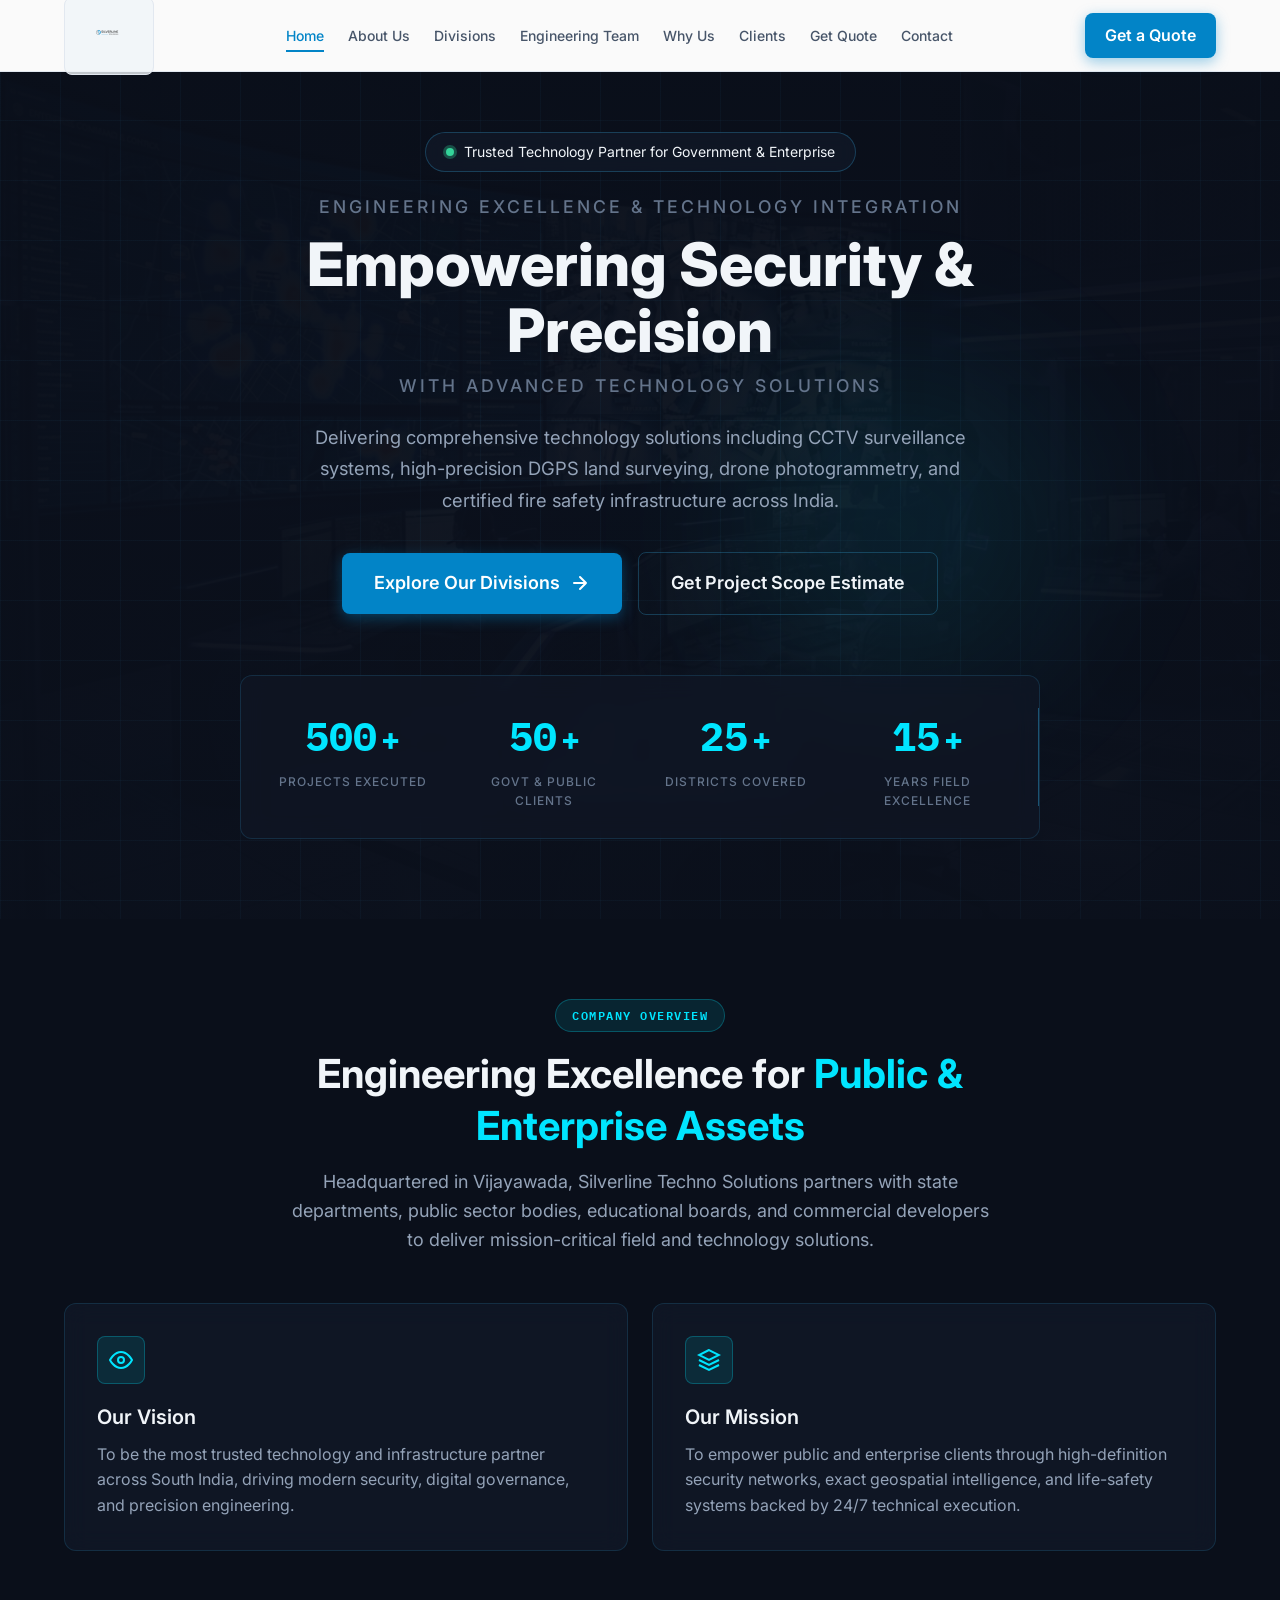
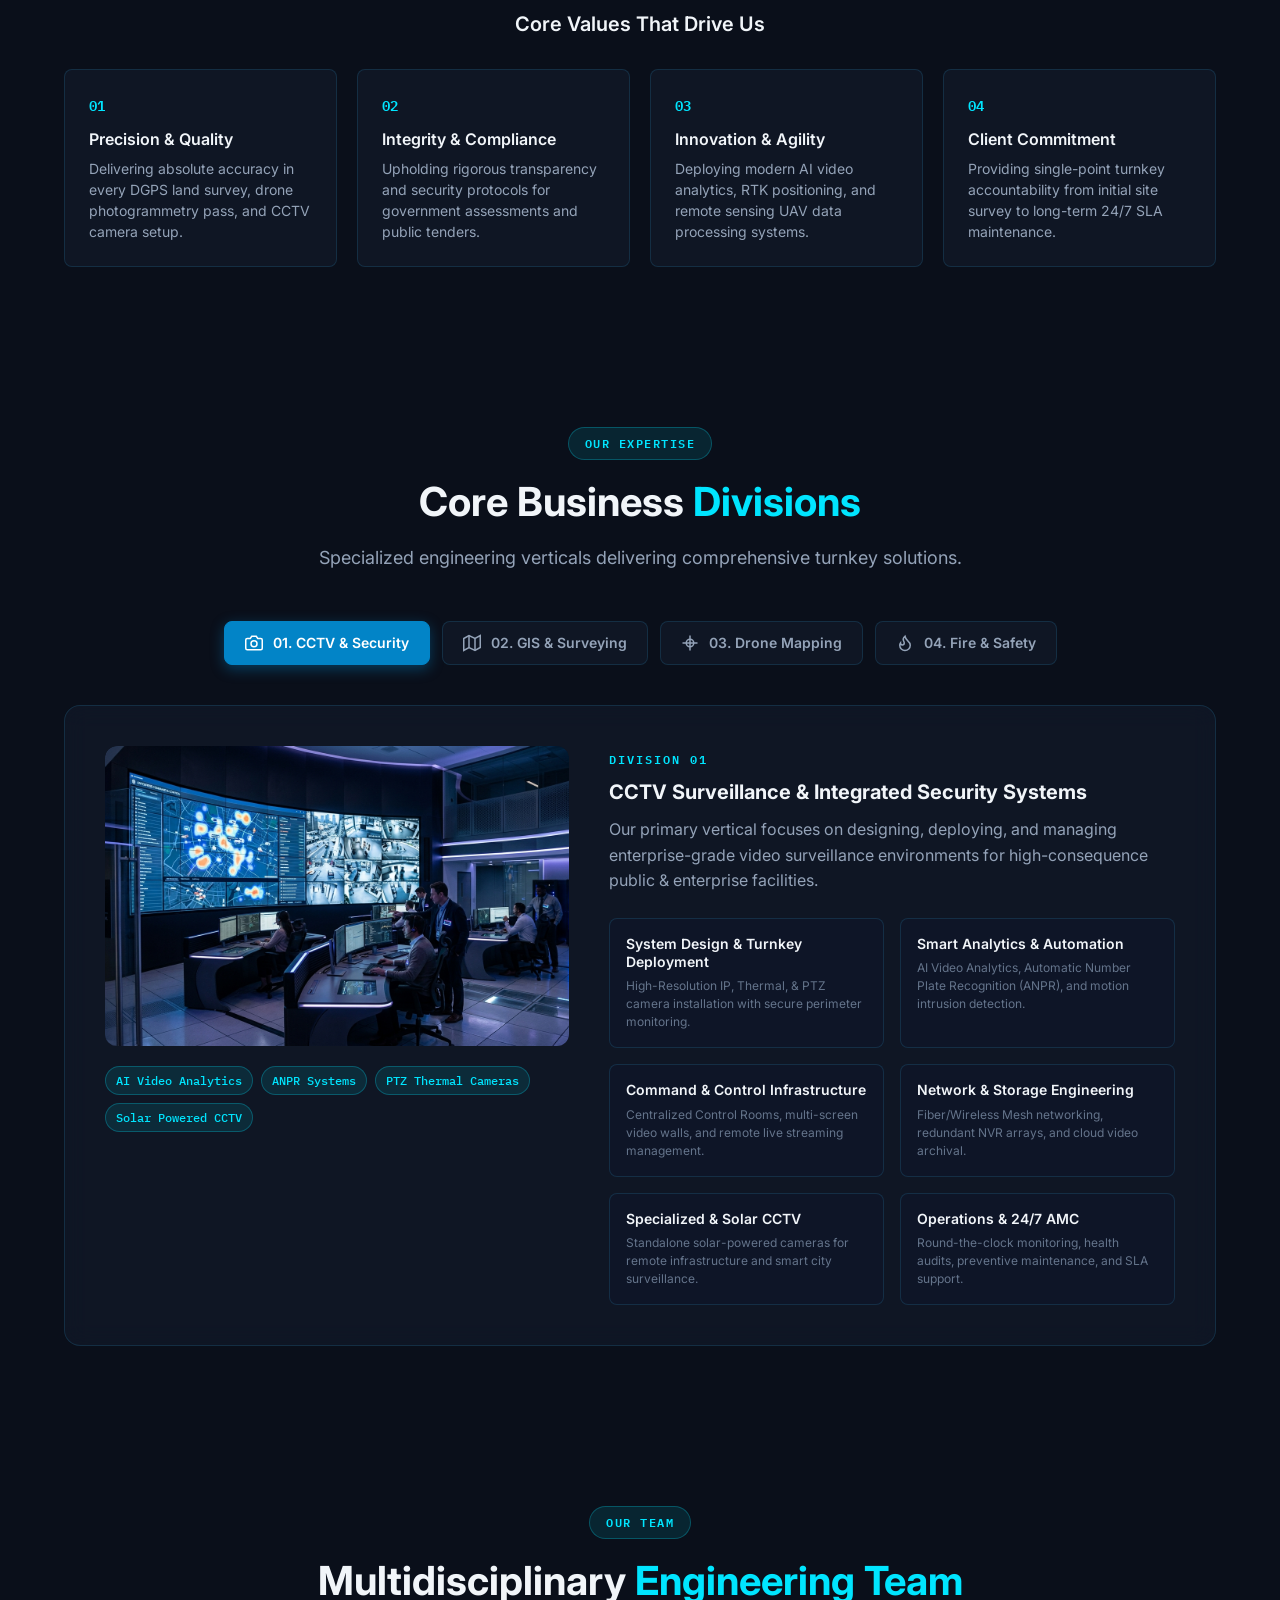
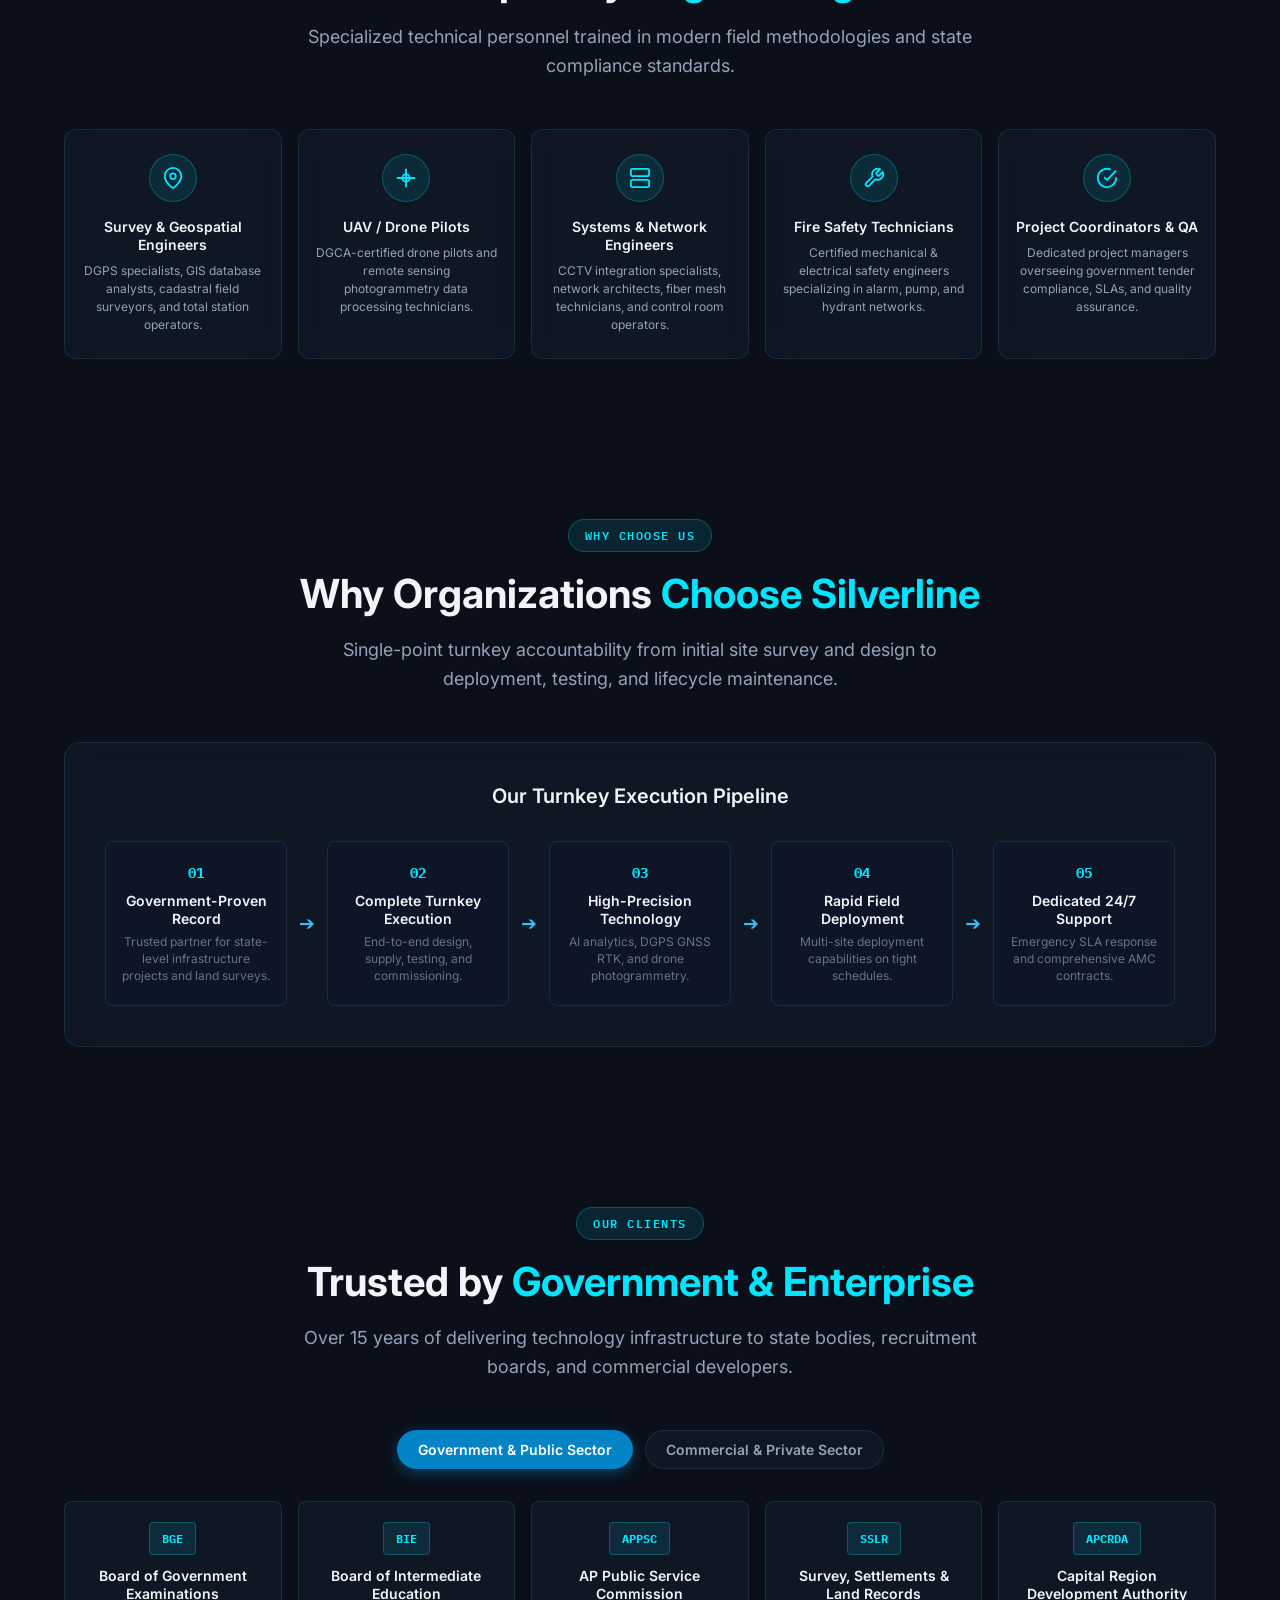
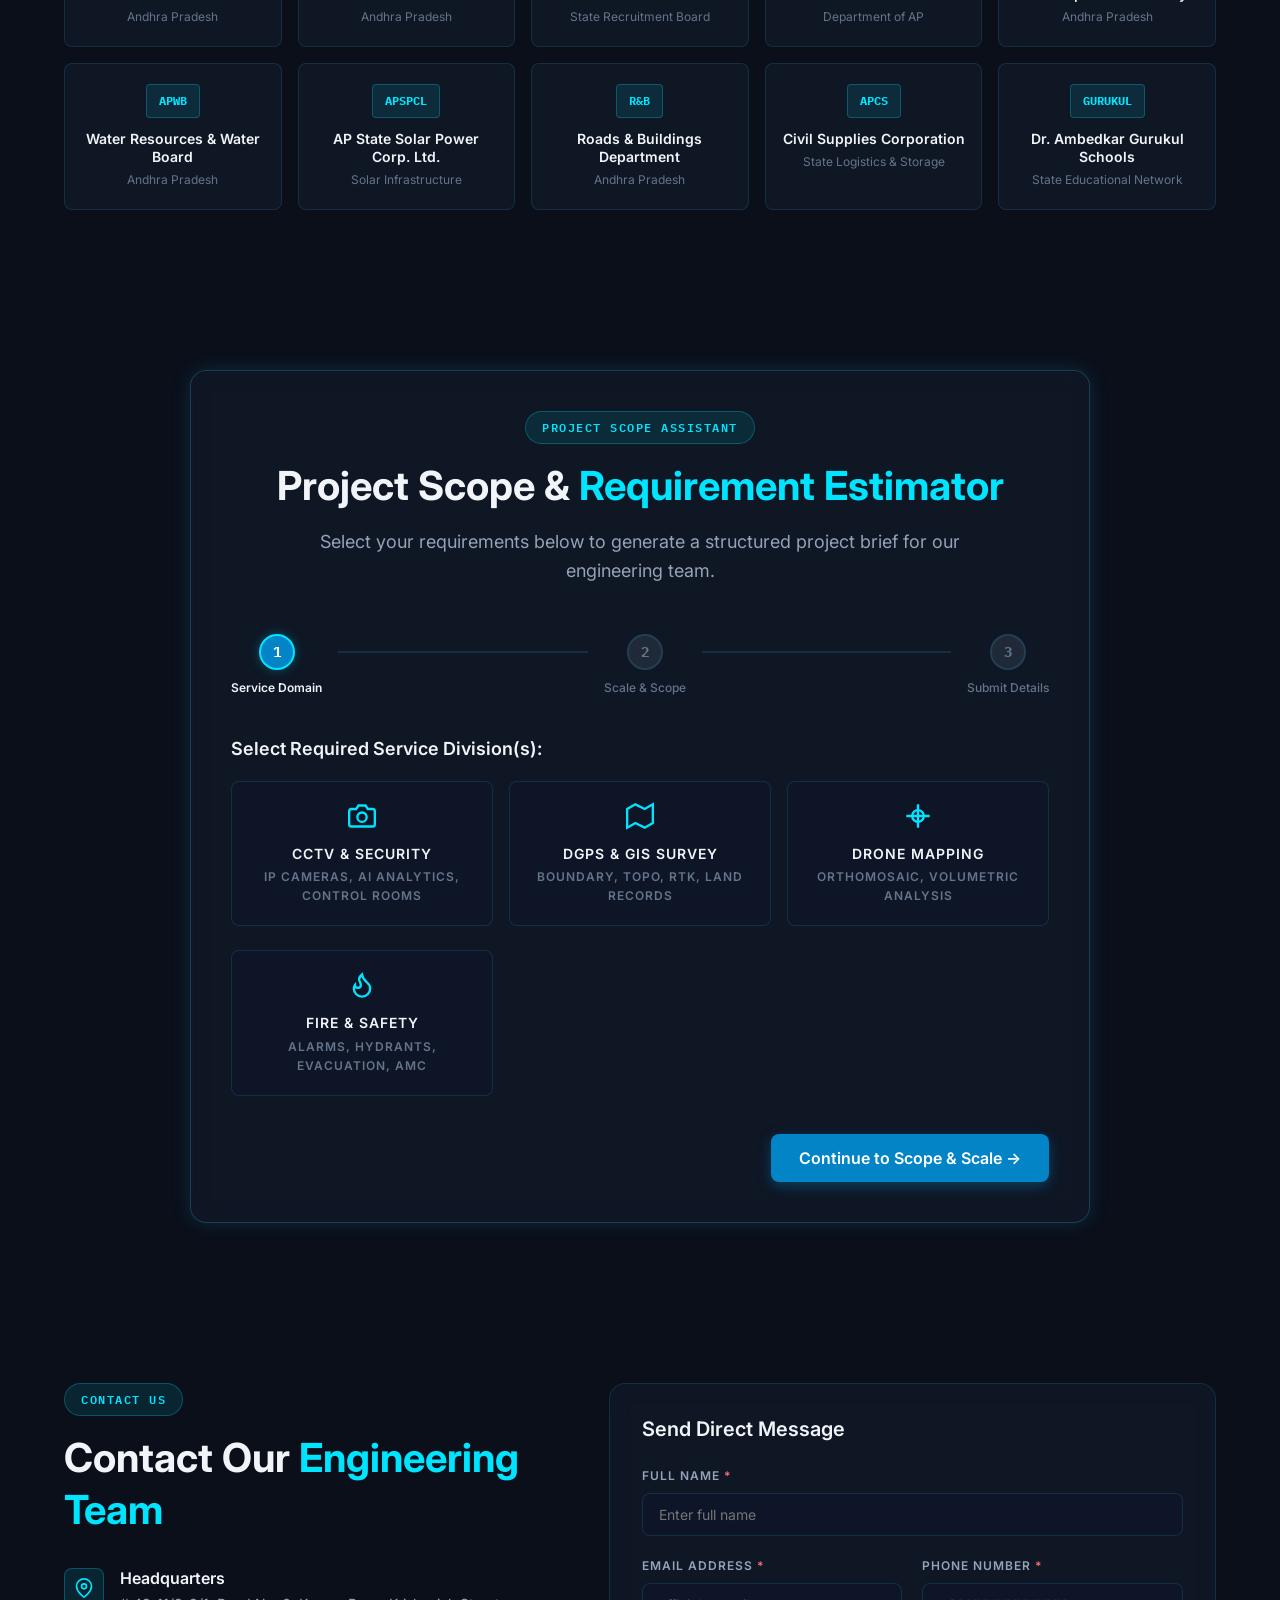
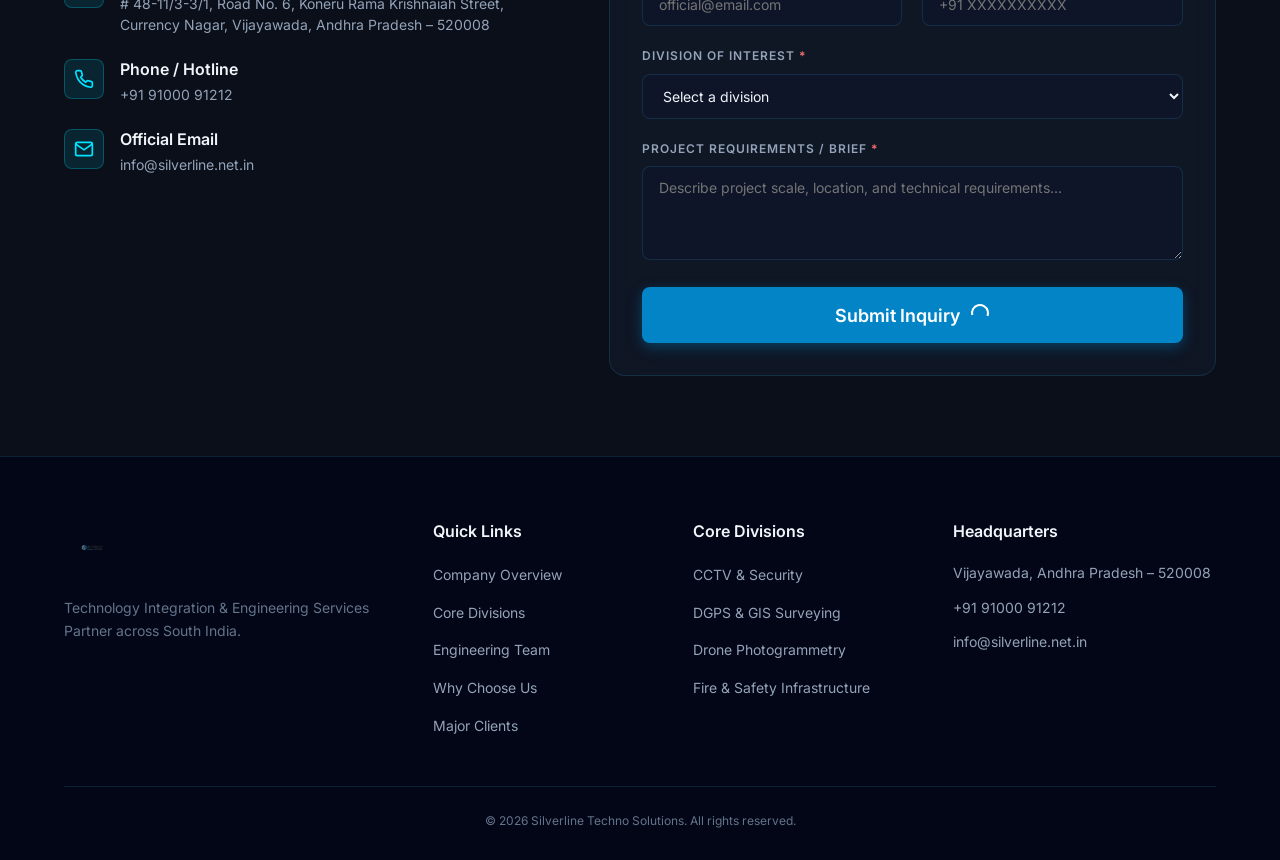
==== commit 90ed005c: "Increase logo size and remove contact description - Navbar logo: 52px to 64px height, max-width 360p" ====
--- a/index.html
+++ b/index.html
@@ -749,7 +749,6 @@
                         <span class="section-tag">Contact Us</span>
                         <h2 class="section-title" id="contact-heading">Contact Our <span class="gradient-text">Engineering Team</span></h2>
                         <p class="contact-description">
-                            Reach out for project consultations, government tender inquiries, or emergency 24/7 SLA field support.
                         </p>
                         <div class="contact-details">
                             <address class="contact-item">
--- a/styles.css
+++ b/styles.css
@@ -318,33 +318,38 @@
 .nav-logo {
     display: flex;
     align-items: center;
-    gap: 12px;
+    gap: 8px;
     transition: transform var(--transition-fast);
+    padding: 6px 12px;
+    background: rgba(241, 245, 249, 0.8);
+    border-radius: var(--radius-md);
+    border: 1px solid #e2e8f0;
 }
 
 .nav-logo:hover {
     transform: scale(1.02);
+    background: rgba(241, 245, 249, 1);
 }
 
 .logo-img {
-    height: 48px;
+    height: 56px;
     width: auto;
-    max-width: 240px;
+    max-width: 280px;
     object-fit: contain;
 }
 
 .logo-icon {
-    width: 44px;
-    height: 44px;
+    width: 52px;
+    height: 52px;
     object-fit: contain;
     border-radius: var(--radius-sm);
     flex-shrink: 0;
 }
 
 .logo-full {
-    height: 52px;
+    height: 64px;
     width: auto;
-    max-width: 300px;
+    max-width: 360px;
     object-fit: contain;
     display: block;
     image-rendering: -webkit-optimize-contrast;
@@ -1351,8 +1356,8 @@
 }
 
 .footer-logo .logo-full {
-    height: 48px;
-    max-width: 260px;
+    height: 60px;
+    max-width: 320px;
     image-rendering: -webkit-optimize-contrast;
     image-rendering: crisp-edges;
 }
@@ -1478,6 +1483,13 @@
         color: var(--brand-500);
     }
     .nav-cta { display: none; }
+    .nav-logo {
+        padding: 4px 8px;
+    }
+    .logo-full {
+        height: 48px;
+        max-width: 200px;
+    }
     .mobile-menu-btn { display: flex; }
     .vision-mission-grid, .values-grid, .services-list-grid, .wizard-options-grid, .form-row {
         grid-template-columns: 1fr;
@@ -1491,4 +1503,8 @@
     .footer-grid {
         grid-template-columns: 1fr;
     }
+    .footer-logo .logo-full {
+        height: 48px;
+        max-width: 200px;
+    }
 }
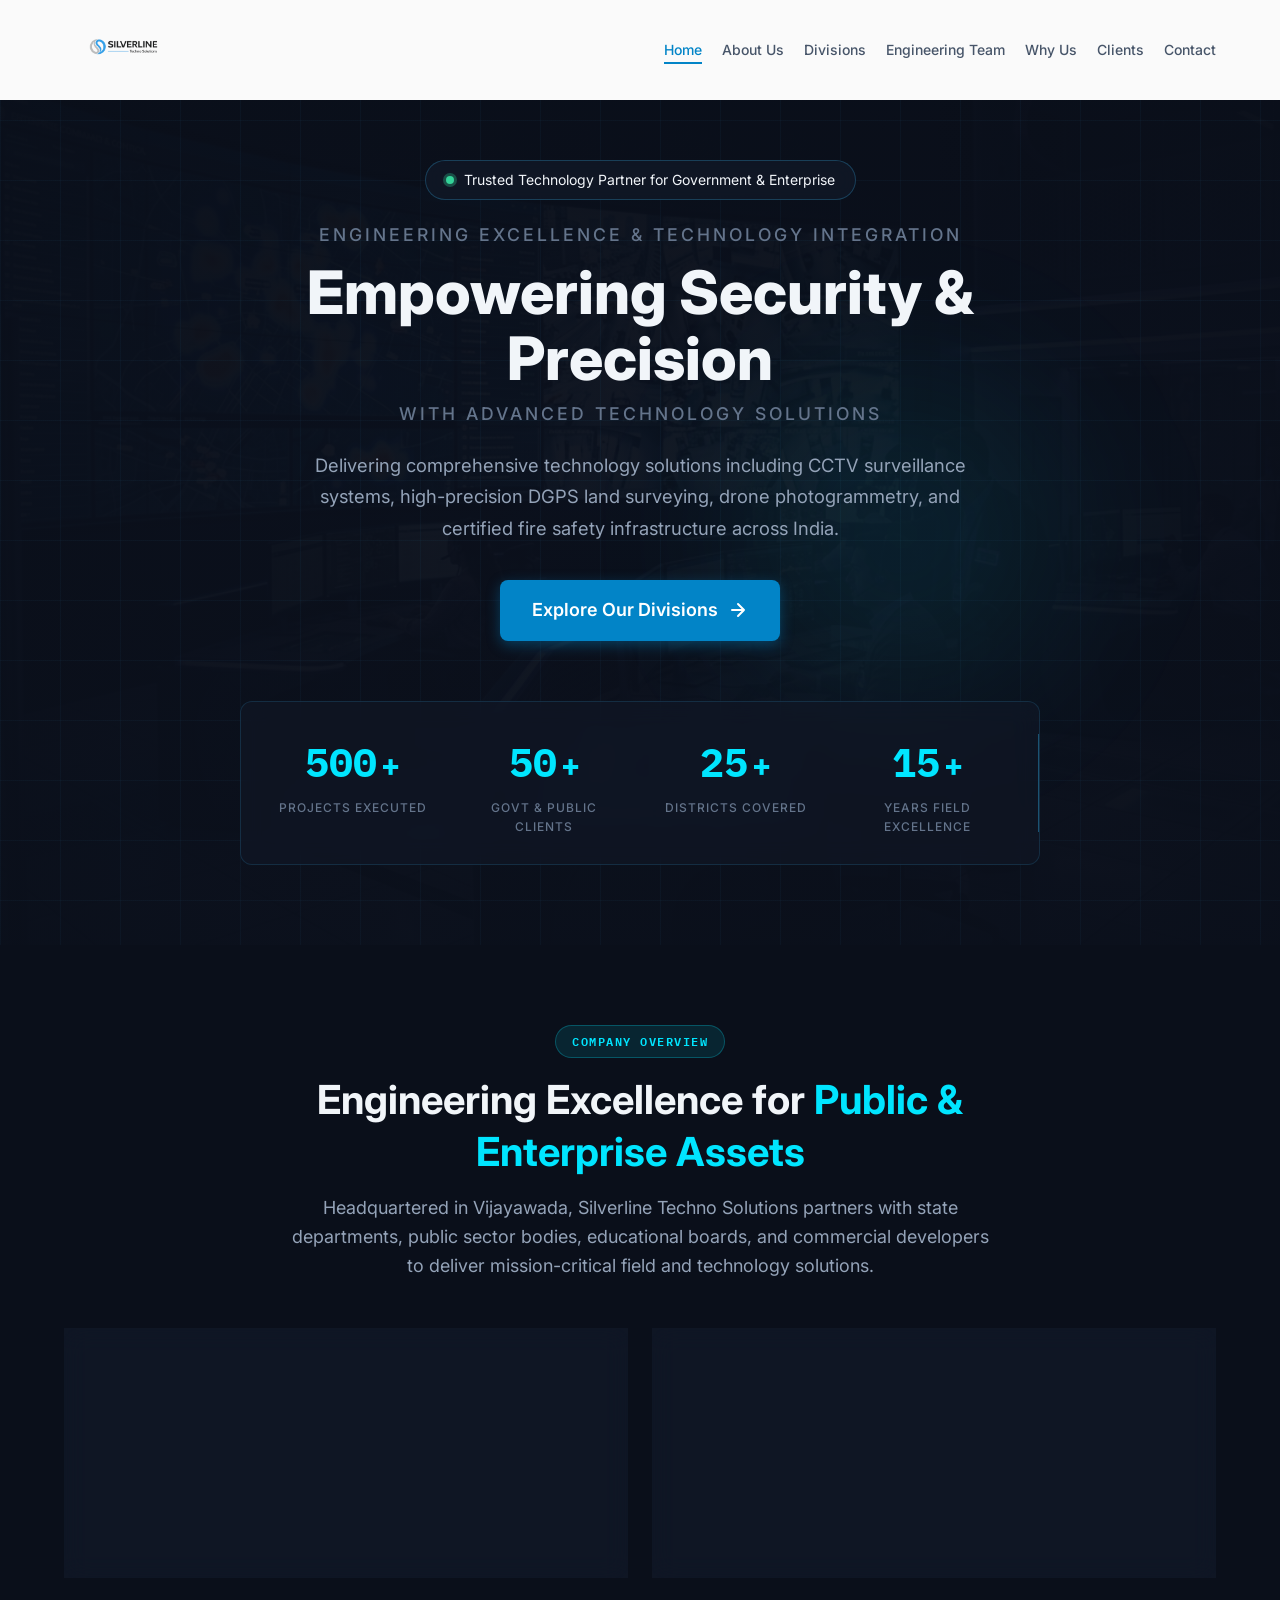
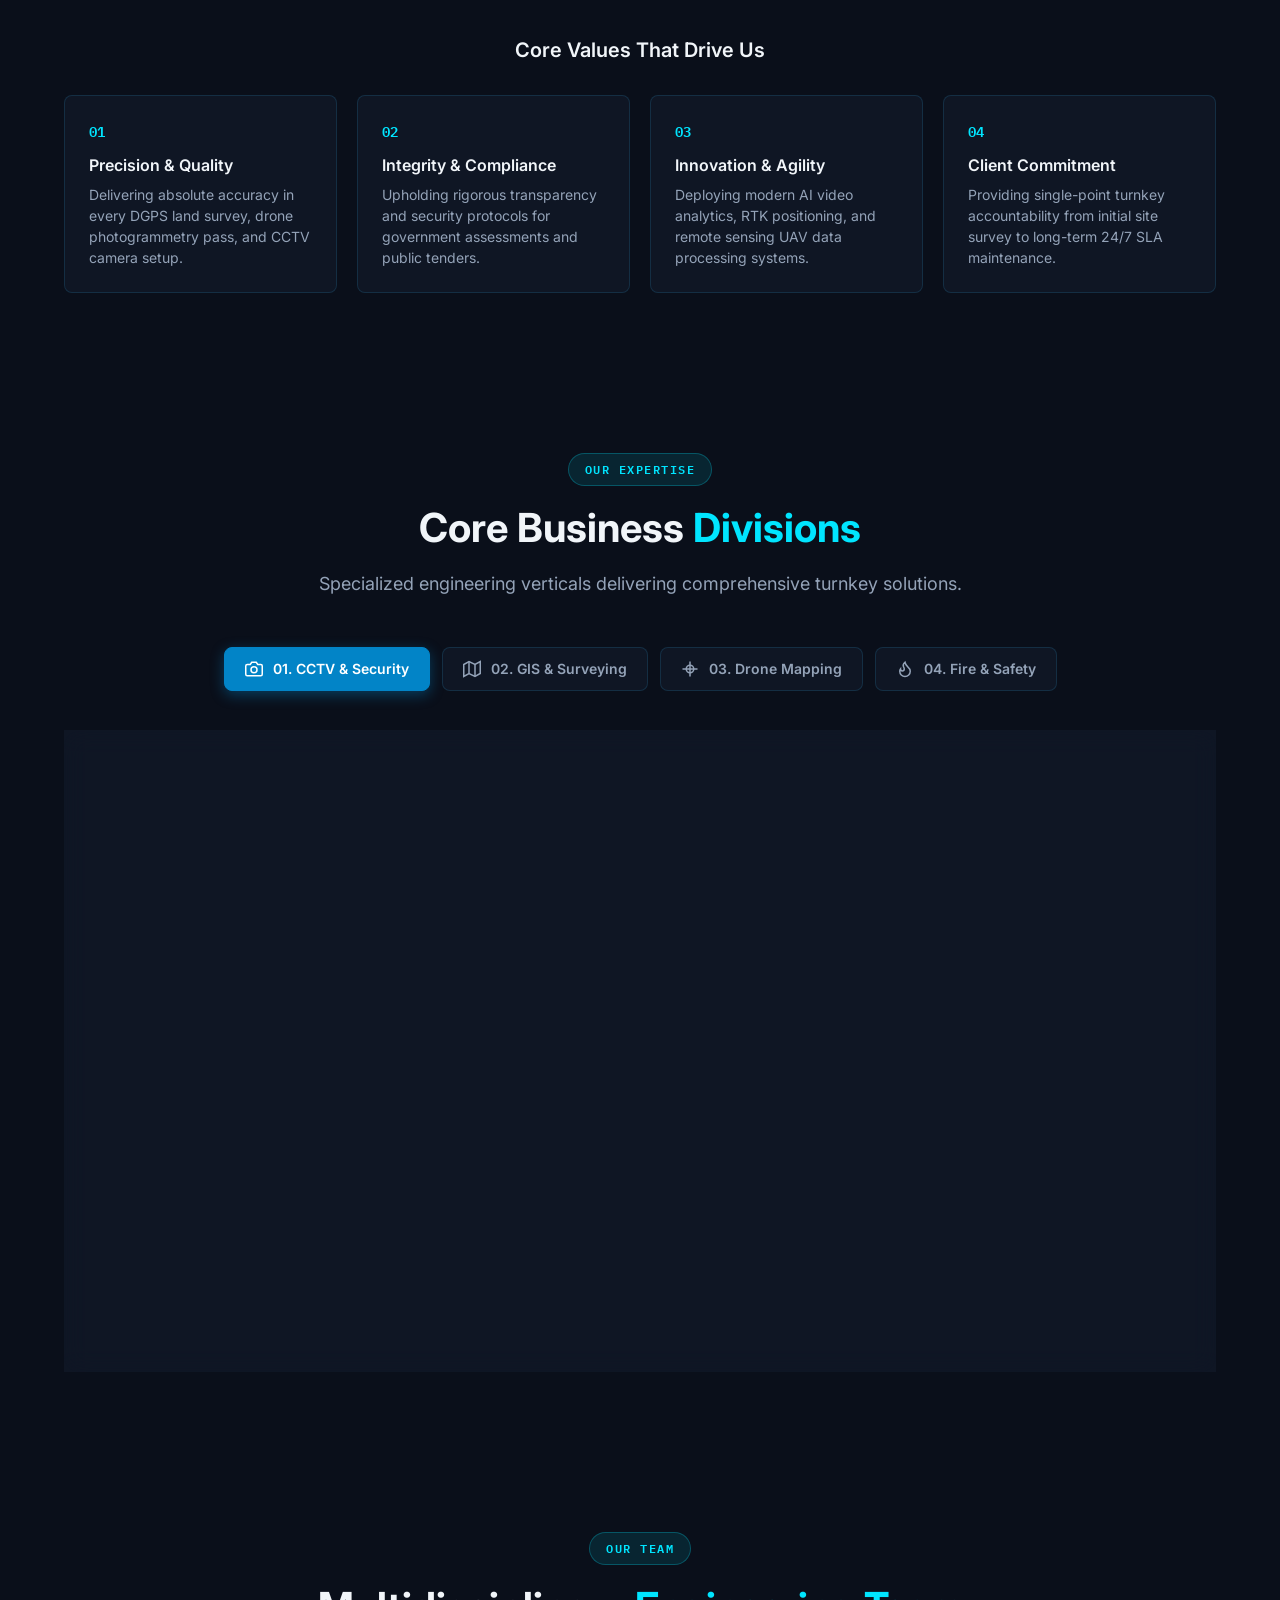
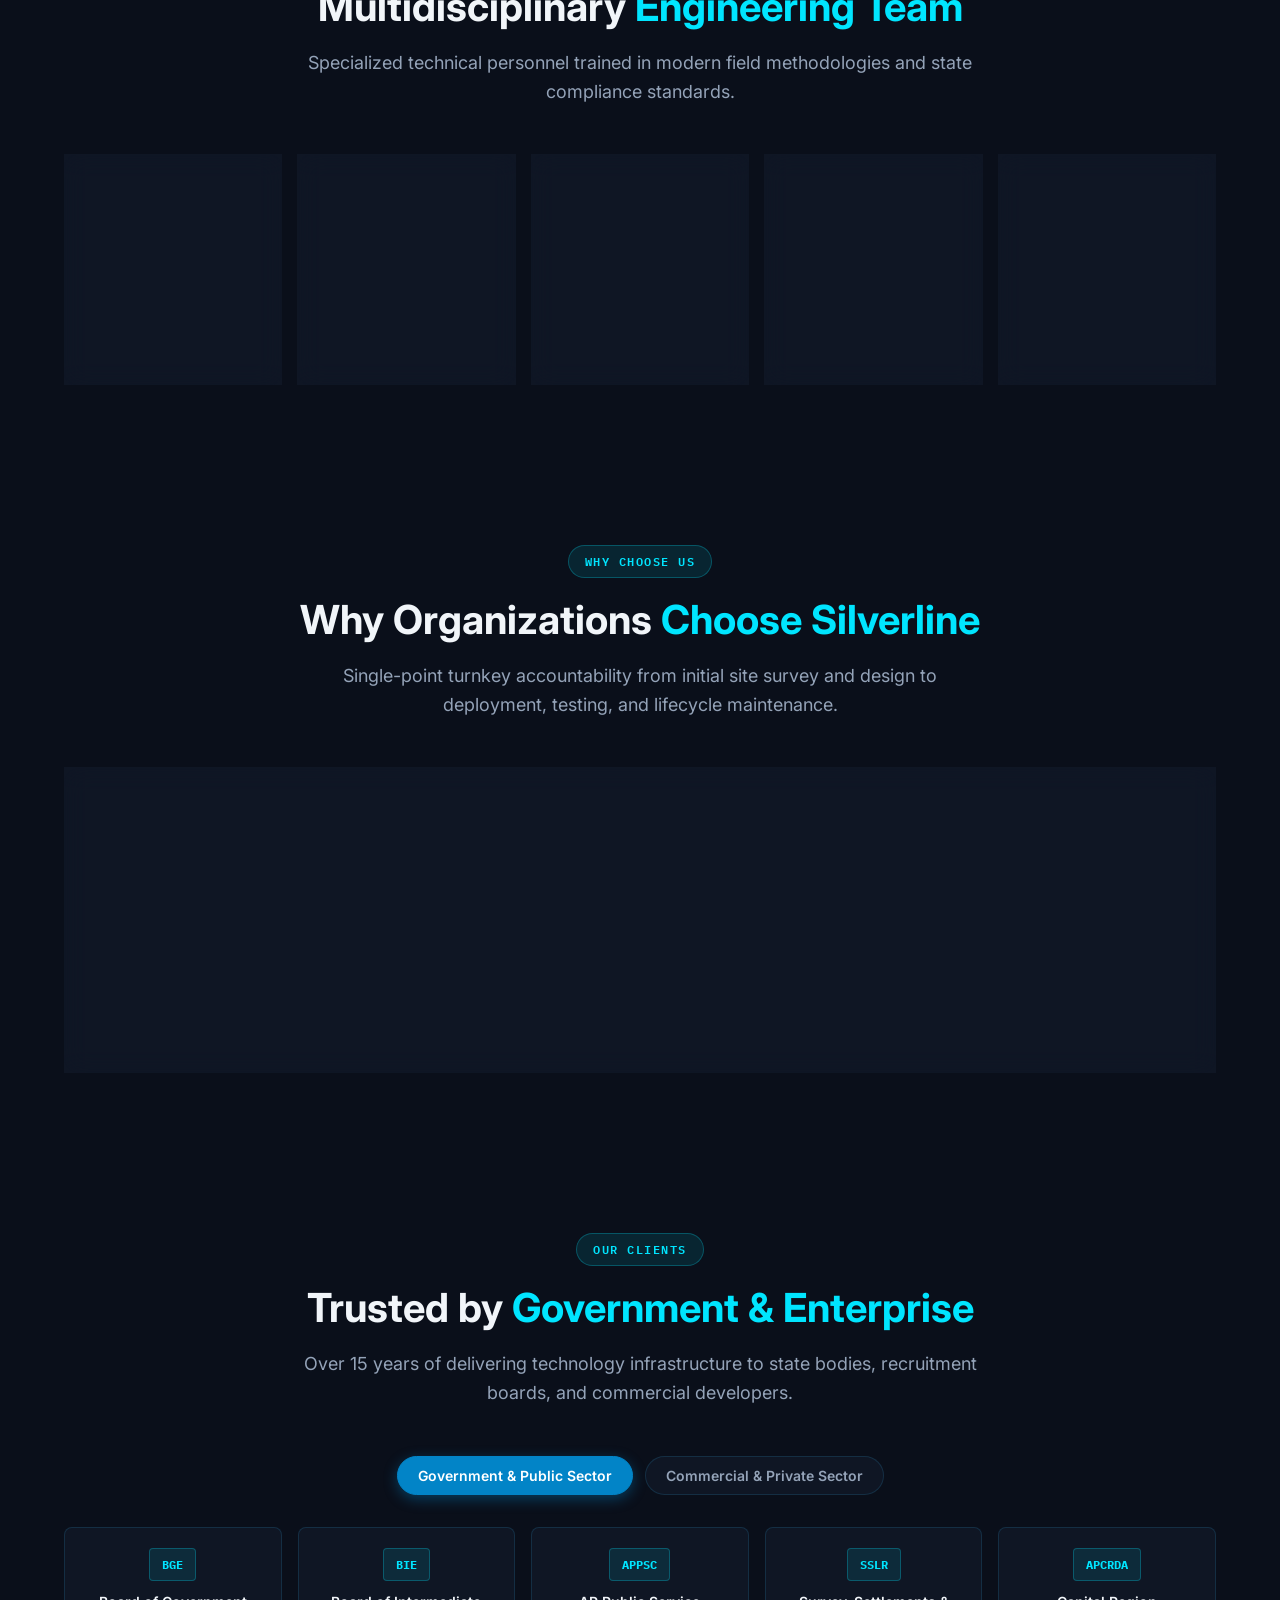
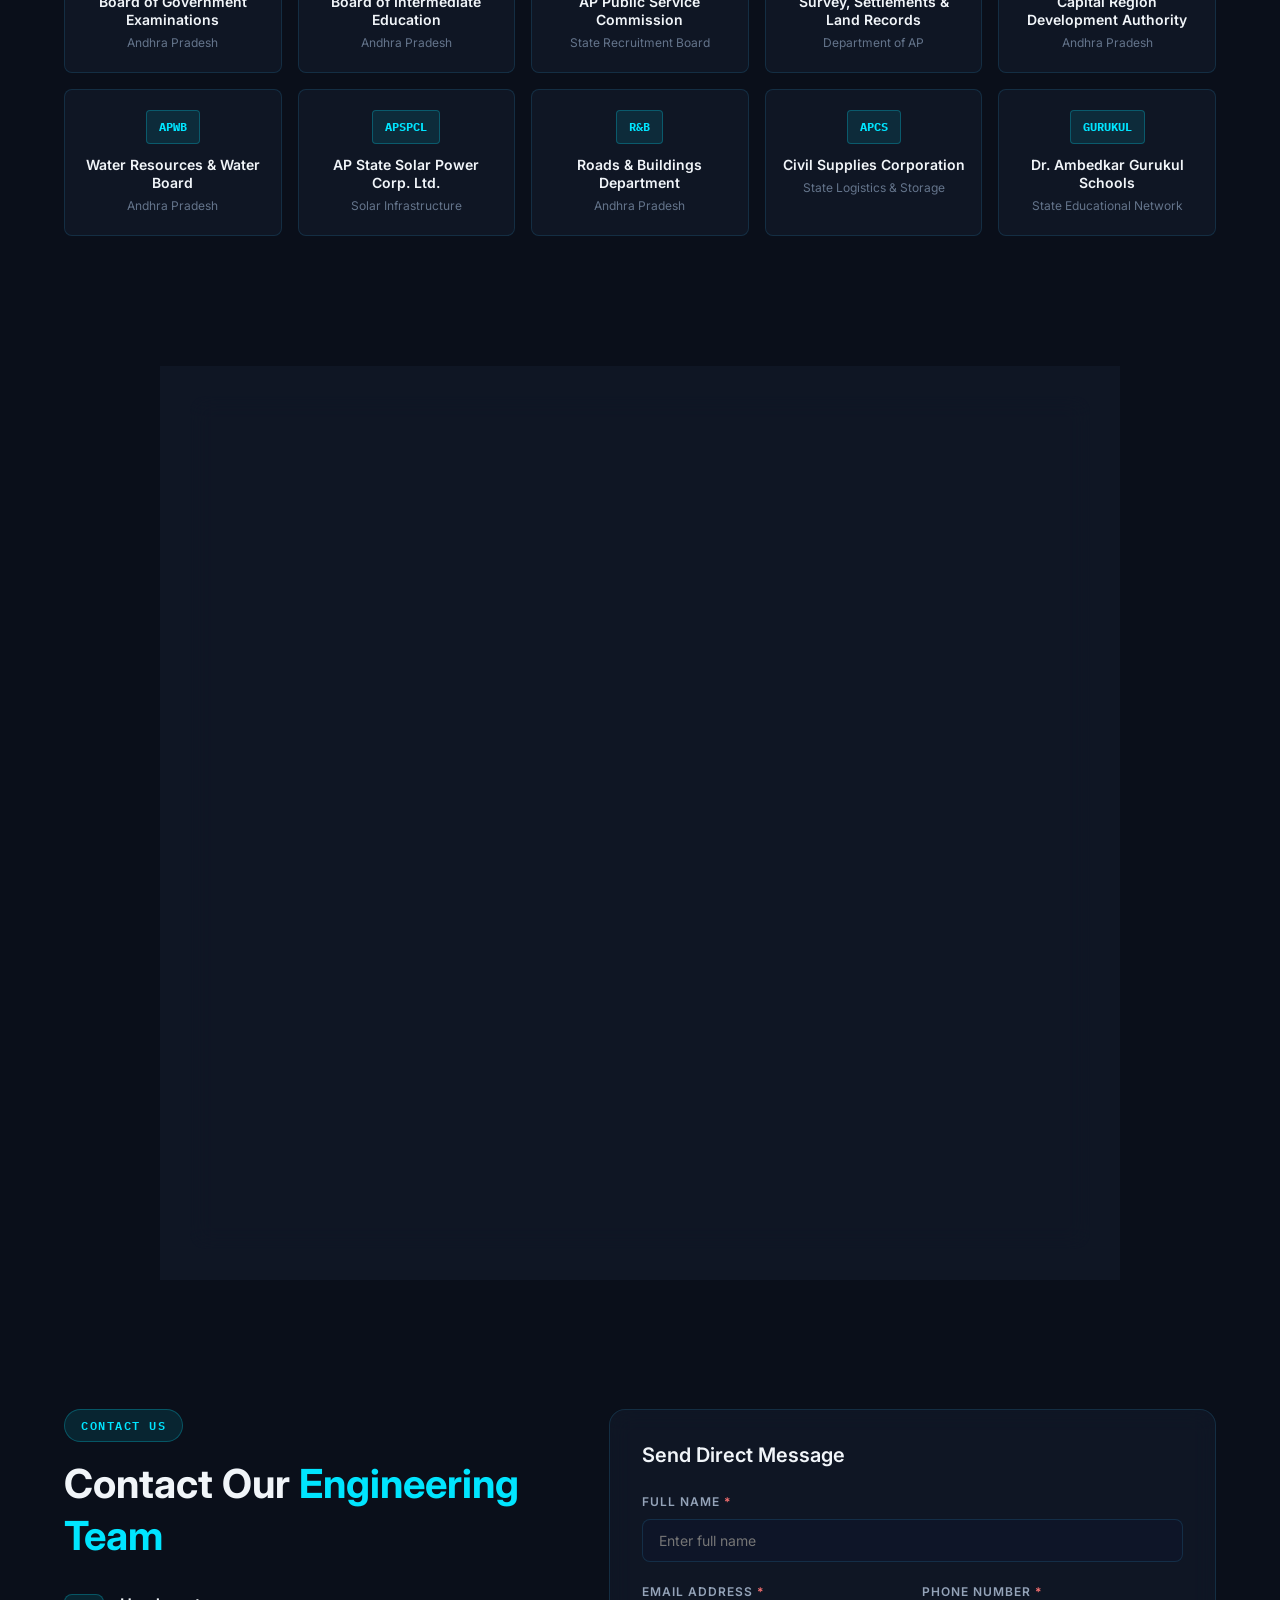
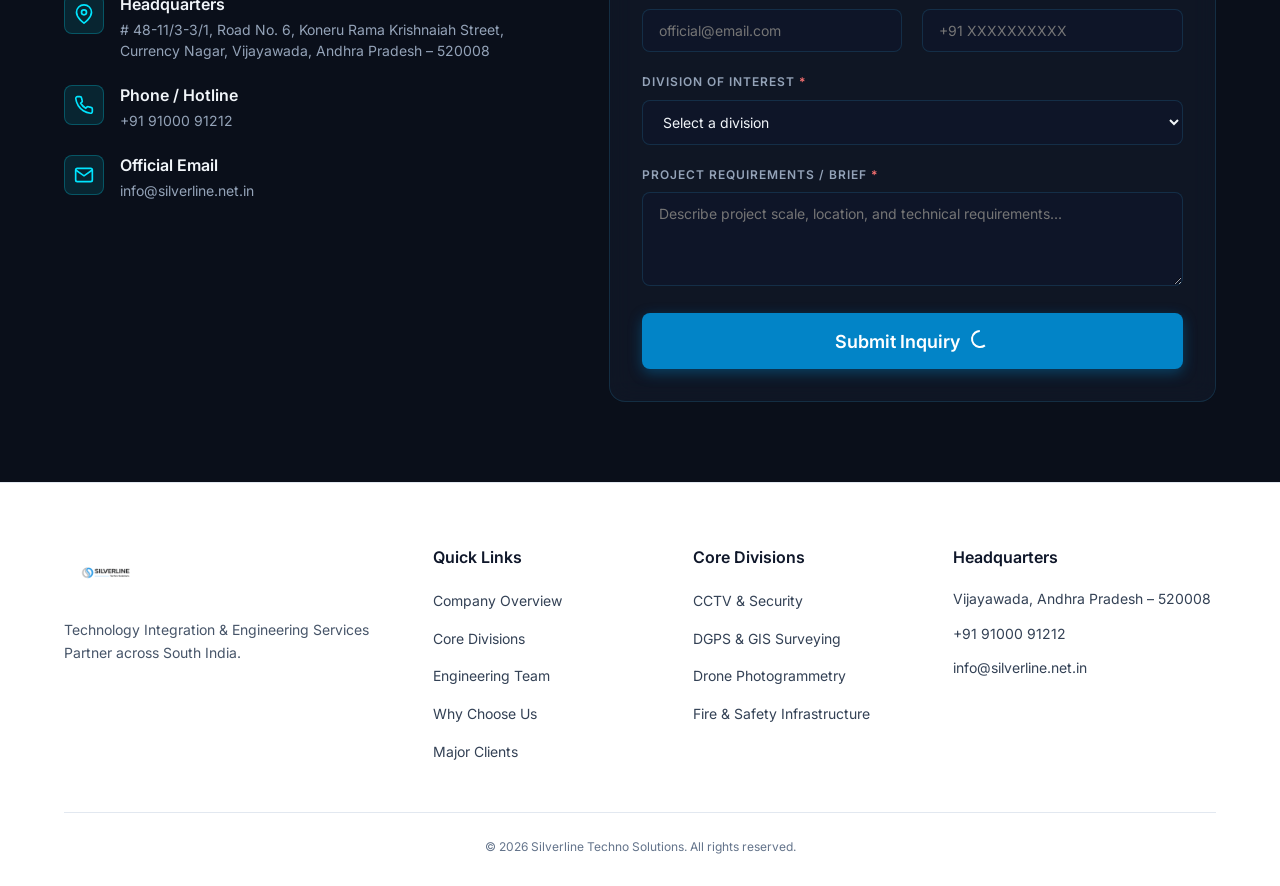
==== commit ee90d4cd: "Revamp header/footer: larger logo, white footer, remove Get Quote - Increase nav-height from 88px to" ====
--- a/index.html
+++ b/index.html
@@ -78,18 +78,14 @@
                     <li><a href="#team">Engineering Team</a></li>
                     <li><a href="#why-us">Why Us</a></li>
                     <li><a href="#clients">Clients</a></li>
-                    <li><a href="#estimator">Get Quote</a></li>
                     <li><a href="#contact">Contact</a></li>
                 </ul>
             </nav>
-            <div class="nav-actions">
-                <a href="#estimator" class="btn-primary nav-cta">Get a Quote</a>
-                <button class="mobile-menu-btn" id="mobileMenuBtn" aria-label="Toggle navigation menu" aria-expanded="false" aria-controls="navLinks">
-                    <span aria-hidden="true"></span>
-                    <span aria-hidden="true"></span>
-                    <span aria-hidden="true"></span>
-                </button>
-            </div>
+            <button class="mobile-menu-btn" id="mobileMenuBtn" aria-label="Toggle navigation menu" aria-expanded="false" aria-controls="navLinks">
+                <span aria-hidden="true"></span>
+                <span aria-hidden="true"></span>
+                <span aria-hidden="true"></span>
+            </button>
         </div>
     </header>
 
@@ -123,7 +119,6 @@
                             Explore Our Divisions
                             <svg width="20" height="20" viewBox="0 0 20 20" fill="none" aria-hidden="true"><path d="M4 10H16M16 10L10 4M16 10L10 16" stroke="currentColor" stroke-width="2" stroke-linecap="round" stroke-linejoin="round"/></svg>
                         </a>
-                        <a href="#estimator" class="btn-secondary btn-large">Get Project Scope Estimate</a>
                     </div>
                     <div class="hero-stats" role="list" aria-label="Key operational metrics">
                         <div class="stat-card" role="listitem">
--- a/styles.css
+++ b/styles.css
@@ -75,7 +75,7 @@
     --radius-xl: 16px;
     --radius-full: 9999px;
 
-    --nav-height: 72px;
+    --nav-height: 100px;
     --container-max: 1200px;
     --transition-fast: 0.15s ease;
     --transition-base: 0.25s ease;
@@ -296,7 +296,6 @@
     z-index: 1000;
     background: rgba(255, 255, 255, 0.98);
     backdrop-filter: blur(12px);
-    border-bottom: 1px solid #e2e8f0;
     transition: all var(--transition-base);
 }
 
@@ -318,17 +317,13 @@
 .nav-logo {
     display: flex;
     align-items: center;
-    gap: 8px;
-    transition: transform var(--transition-fast);
-    padding: 6px 12px;
-    background: rgba(241, 245, 249, 0.8);
-    border-radius: var(--radius-md);
-    border: 1px solid #e2e8f0;
+    padding: 10px 0;
+    line-height: 0;
+    flex-shrink: 0;
 }
 
 .nav-logo:hover {
-    transform: scale(1.02);
-    background: rgba(241, 245, 249, 1);
+    opacity: 0.92;
 }
 
 .logo-img {
@@ -347,13 +342,10 @@
 }
 
 .logo-full {
-    height: 64px;
+    height: 80px;
     width: auto;
-    max-width: 360px;
     object-fit: contain;
     display: block;
-    image-rendering: -webkit-optimize-contrast;
-    image-rendering: crisp-edges;
 }
 
 .logo-text {
@@ -380,7 +372,7 @@
 .nav-links ul {
     display: flex;
     align-items: center;
-    gap: 24px;
+    gap: 20px;
     list-style: none;
 }
 
@@ -389,7 +381,7 @@
     font-weight: 500;
     color: #475569;
     position: relative;
-    padding: 8px 0;
+    padding: 6px 0;
 }
 
 .nav-links a:hover,
@@ -411,25 +403,6 @@
 .nav-links a:hover::after,
 .nav-links a.active::after {
     width: 100%;
-}
-
-.nav-actions {
-    display: flex;
-    align-items: center;
-    gap: 16px;
-}
-
-.nav-cta {
-    background: var(--brand-500) !important;
-    color: #ffffff !important;
-    padding: 10px 20px !important;
-    border-radius: var(--radius-md) !important;
-    font-weight: 600 !important;
-}
-
-.nav-cta:hover {
-    background: var(--brand-600) !important;
-    transform: translateY(-1px);
 }
 
 .mobile-menu-btn {
@@ -1331,8 +1304,8 @@
    12. Footer & Toast
    -------------------------------------------------------------------------- */
 .footer {
-    background: rgba(2, 6, 23, 0.95);
-    border-top: 1px solid var(--border-light);
+    background: #ffffff;
+    border-top: 1px solid #e2e8f0;
     padding: 64px 0 30px 0;
 }
 
@@ -1345,6 +1318,7 @@
 
 .footer-brand .logo-main {
     font-size: 1.25rem;
+    color: #0f172a;
 }
 
 .footer-logo {
@@ -1356,22 +1330,21 @@
 }
 
 .footer-logo .logo-full {
-    height: 60px;
-    max-width: 320px;
-    image-rendering: -webkit-optimize-contrast;
-    image-rendering: crisp-edges;
+    height: 56px;
+    width: auto;
+    object-fit: contain;
 }
 
 .footer-tagline {
     margin-top: 16px;
     font-size: var(--text-sm);
-    color: var(--text-muted);
+    color: #475569;
     line-height: 1.6;
 }
 
 .footer-links h4, .footer-contact h4 {
     font-size: var(--text-base);
-    color: var(--text-primary);
+    color: #0f172a;
     margin-bottom: 20px;
     font-weight: 600;
 }
@@ -1385,24 +1358,24 @@
 
 .footer-links a {
     font-size: var(--text-sm);
-    color: var(--text-secondary);
+    color: #334155;
 }
 
 .footer-links a:hover {
-    color: var(--accent-cyan);
+    color: var(--brand-500);
 }
 
 .footer-contact li {
     font-size: var(--text-sm);
-    color: var(--text-secondary);
+    color: #334155;
 }
 
 .footer-bottom {
-    border-top: 1px solid var(--border-light);
+    border-top: 1px solid #e2e8f0;
     padding-top: 24px;
     text-align: center;
     font-size: var(--text-xs);
-    color: var(--text-muted);
+    color: #64748b;
 }
 
 .toast {
@@ -1482,13 +1455,11 @@
     .nav-links a.active {
         color: var(--brand-500);
     }
-    .nav-cta { display: none; }
     .nav-logo {
-        padding: 4px 8px;
+        line-height: 0;
     }
     .logo-full {
-        height: 48px;
-        max-width: 200px;
+        height: 56px;
     }
     .mobile-menu-btn { display: flex; }
     .vision-mission-grid, .values-grid, .services-list-grid, .wizard-options-grid, .form-row {
@@ -1504,7 +1475,6 @@
         grid-template-columns: 1fr;
     }
     .footer-logo .logo-full {
-        height: 48px;
-        max-width: 200px;
+        height: 52px;
     }
 }
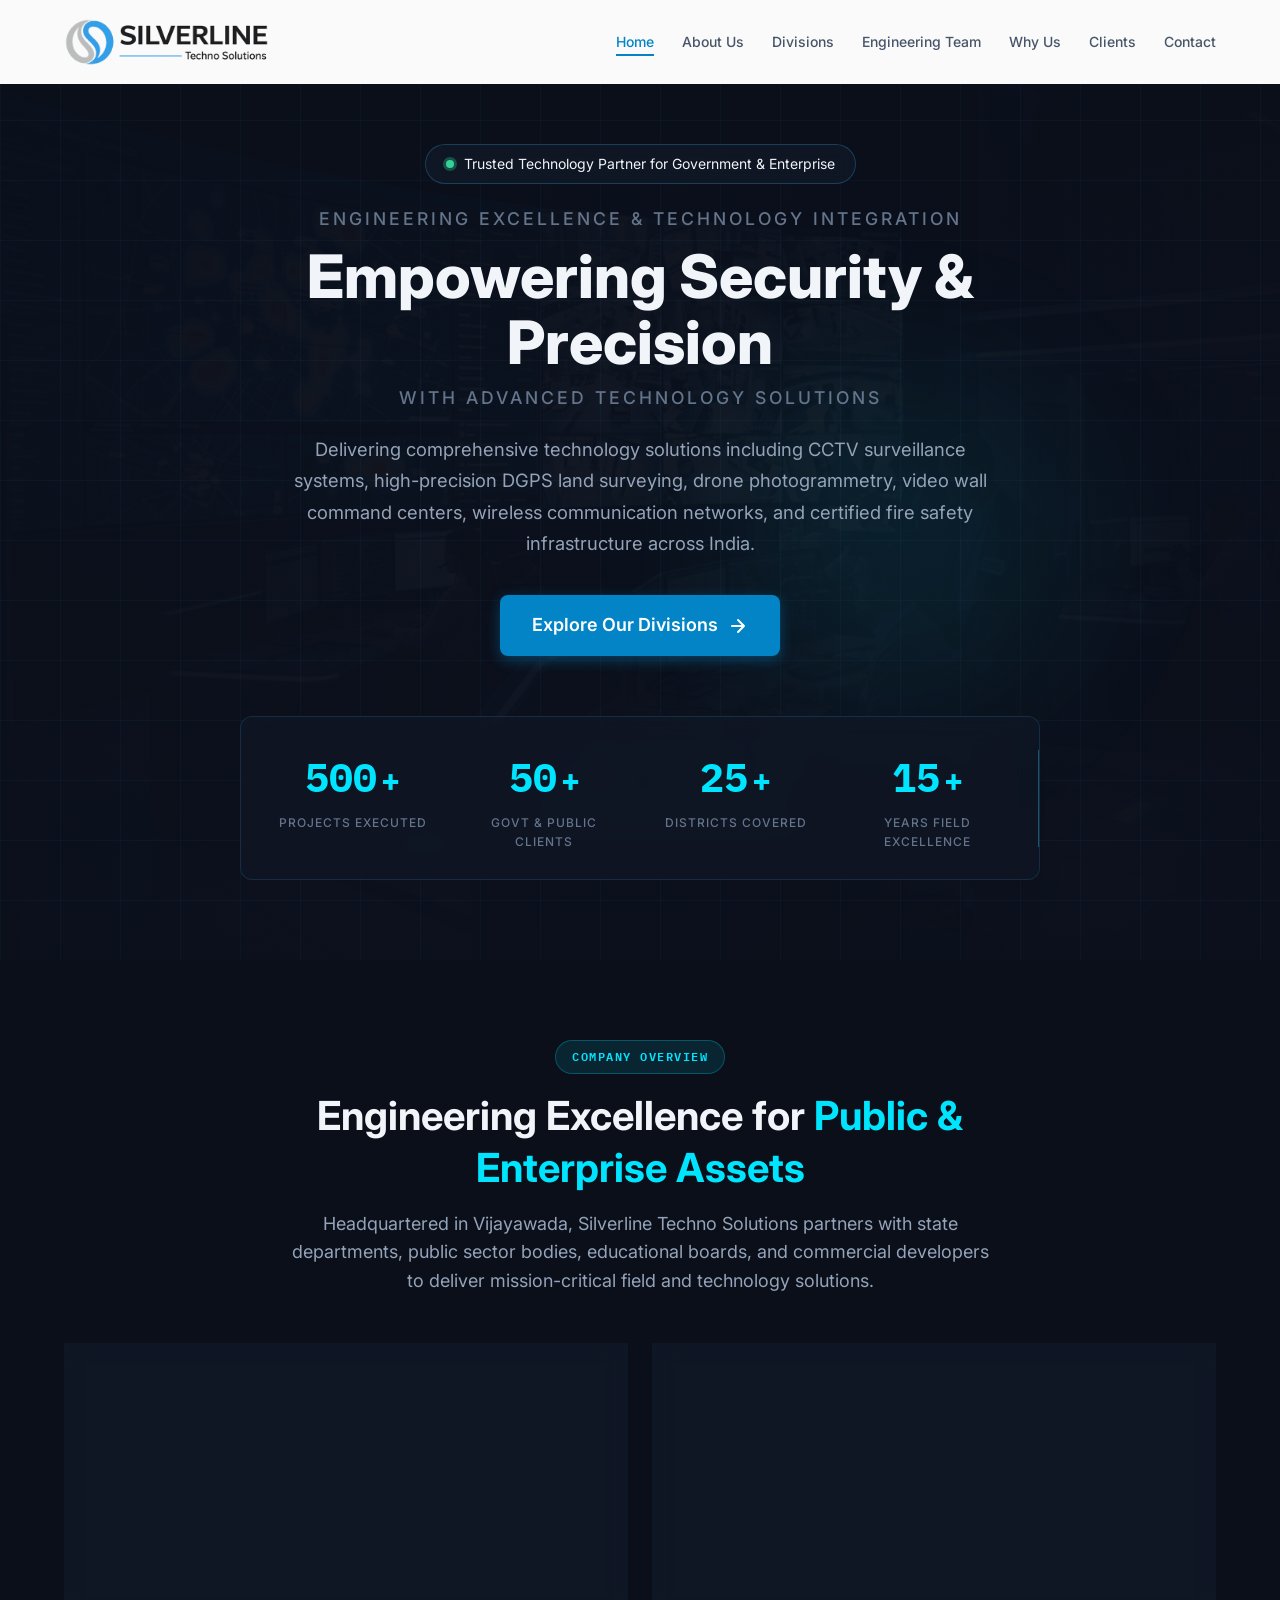
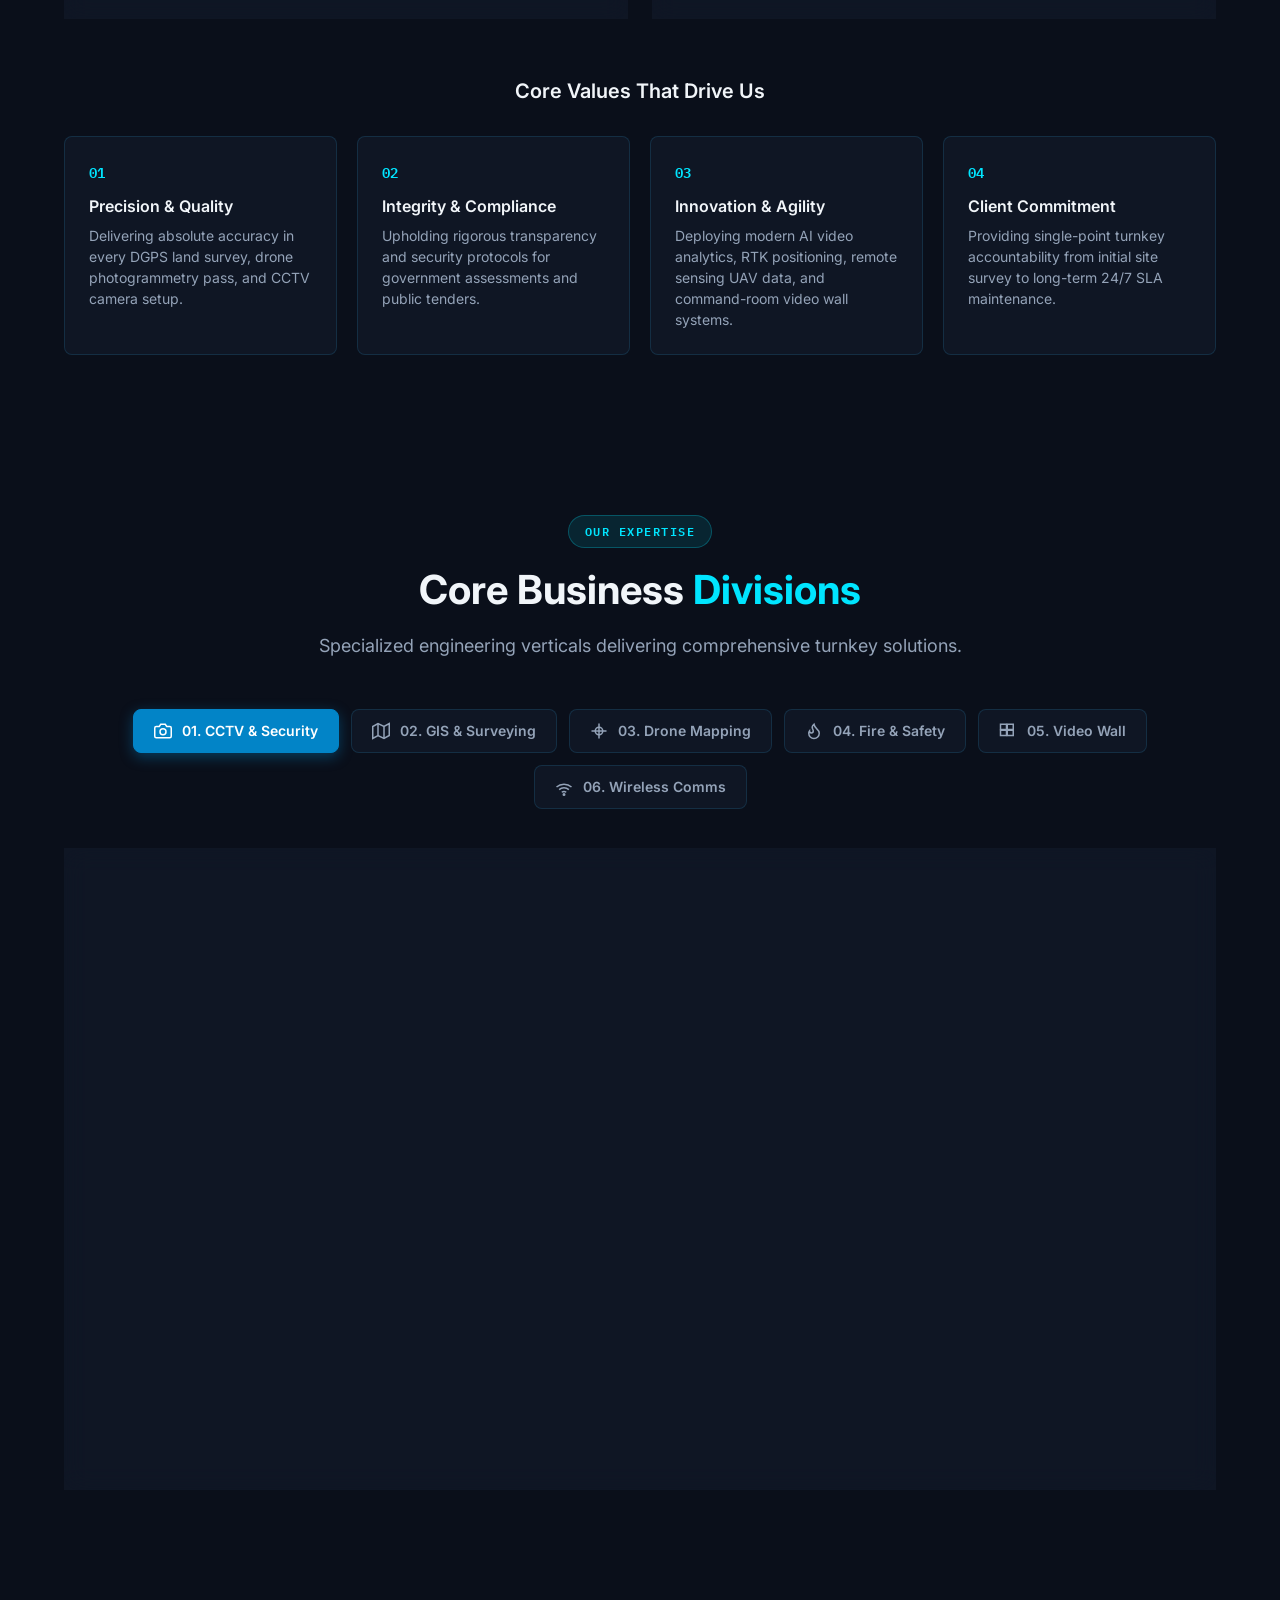
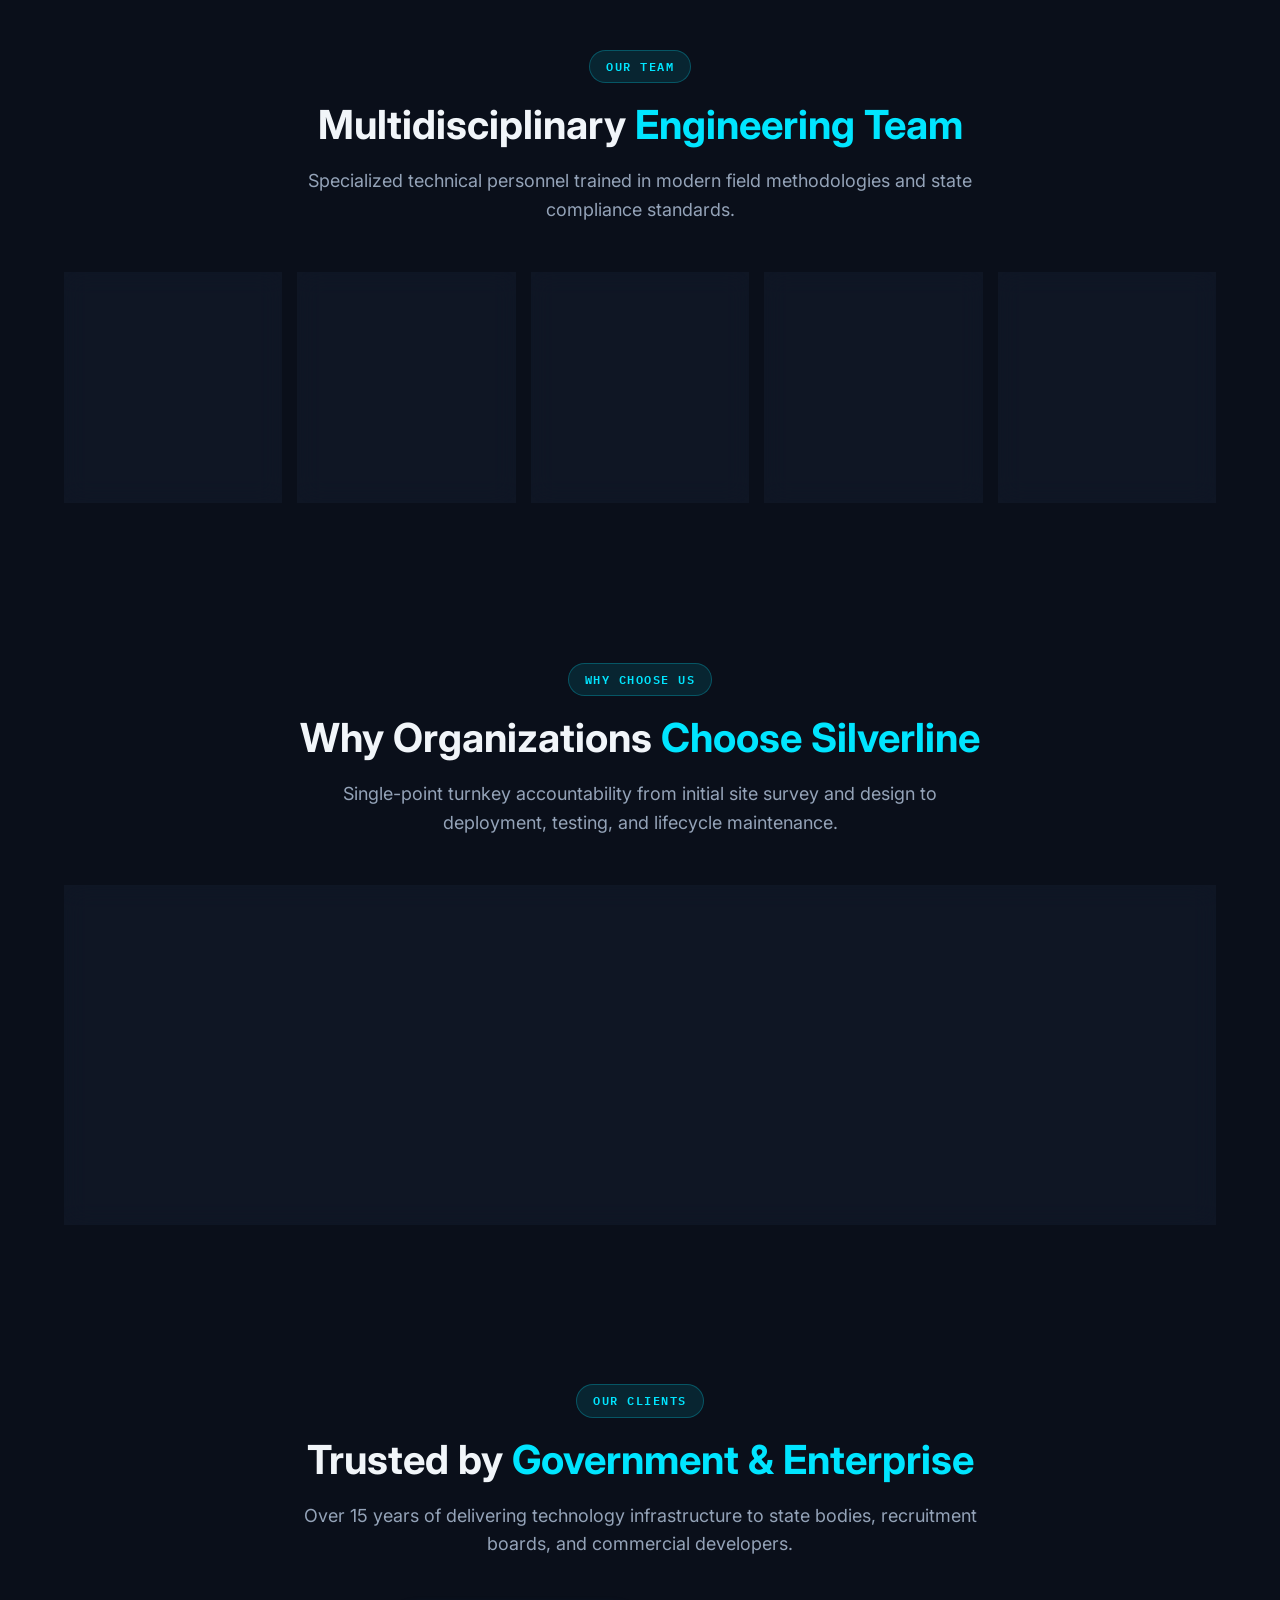
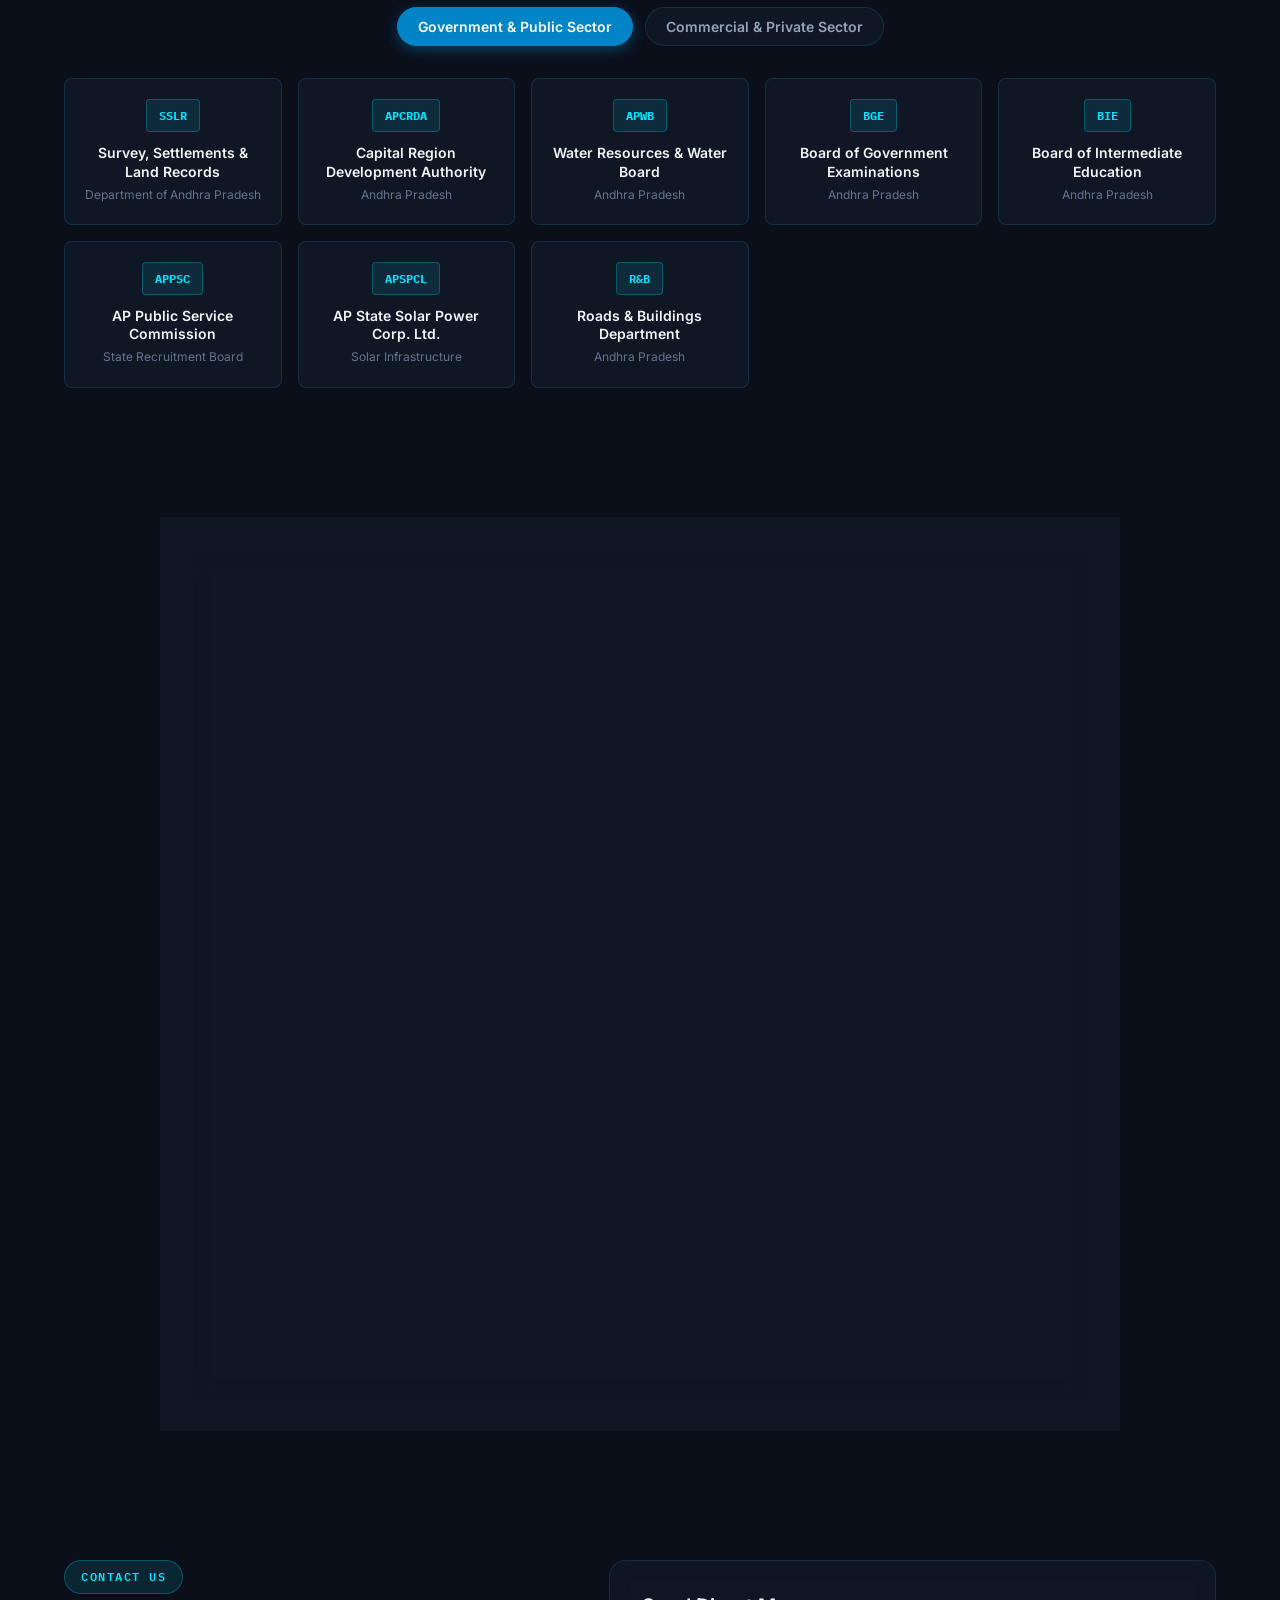
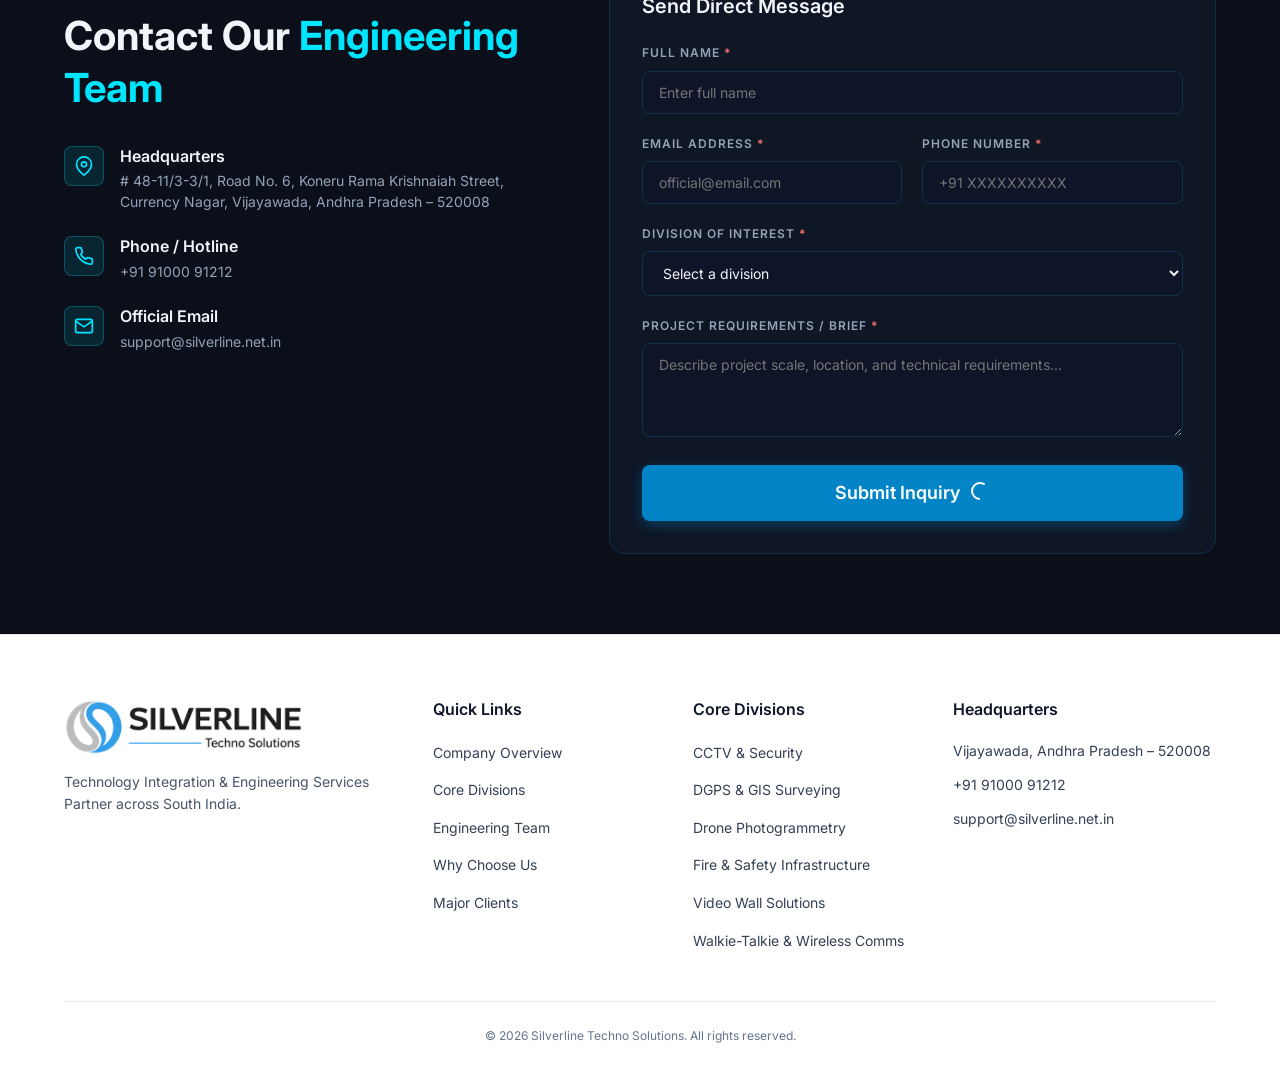
==== commit d3f7e5f1: "Fix header logo & nav alignment, add wireless comms image, update support email" ====
--- a/index.html
+++ b/index.html
@@ -1,870 +1,972 @@
 <!DOCTYPE html>
 <html lang="en">
 <head>
-    <meta charset="UTF-8">
-    <meta name="viewport" content="width=device-width, initial-scale=1.0">
-    <meta http-equiv="X-UA-Compatible" content="IE=edge">
-
-    <title>Silverline Techno Solutions | CCTV Surveillance, GIS Surveying, Drone Mapping & Fire Safety</title>
-    <meta name="description" content="Silverline Techno Solutions is a leading technology integration and engineering services firm specializing in CCTV Surveillance, DGPS/GIS Land Surveying, Drone Photogrammetry, and Fire & Safety Systems in Vijayawada, Andhra Pradesh.">
-    <meta name="keywords" content="CCTV surveillance, GIS mapping, land surveying, DGPS GNSS, drone photogrammetry, fire safety, Vijayawada, Andhra Pradesh, APPSC, APCRDA">
-    <meta name="author" content="Silverline Techno Solutions">
-    <meta name="robots" content="index, follow">
-    <link rel="canonical" href="https://silverlinetechnosolutions.com/">
-
-    <!-- Open Graph / Social -->
-    <meta property="og:type" content="website">
-    <meta property="og:url" content="https://silverlinetechnosolutions.com/">
-    <meta property="og:title" content="Silverline Techno Solutions | Engineering & Technology Integration">
-    <meta property="og:description" content="Turnkey execution of CCTV surveillance, high-precision geospatial surveys, drone mapping, and fire safety infrastructure across India.">
-    <meta property="og:image" content="https://silverlinetechnosolutions.com/hero_surveillance_tech.jpg">
-    <meta property="og:locale" content="en_IN">
-    <meta property="og:site_name" content="Silverline Techno Solutions">
-
-    <meta name="twitter:card" content="summary_large_image">
-    <meta name="twitter:title" content="Silverline Techno Solutions">
-    <meta name="twitter:description" content="CCTV Surveillance, GIS Mapping, DGPS Survey, Drone Solutions & Fire Safety">
-    <meta name="twitter:image" content="https://silverlinetechnosolutions.com/hero_surveillance_tech.jpg">
-
-    <link rel="icon" type="image/png" href="logo.png">
-    <link rel="apple-touch-icon" href="logo.png">
-    <link rel="preconnect" href="https://fonts.googleapis.com">
-    <link rel="preconnect" href="https://fonts.gstatic.com" crossorigin>
-    <link href="https://fonts.googleapis.com/css2?family=Space+Grotesk:wght@500;600;700&family=Inter:wght@400;500;600;700&family=IBM+Plex+Mono:wght@400;500;600&display=swap" rel="stylesheet">
-
-    <!-- Schema.org JSON-LD -->
-    <script type="application/ld+json">
-    {
-        "@context": "https://schema.org",
-        "@type": "Organization",
-        "name": "Silverline Techno Solutions",
-        "url": "https://silverlinetechnosolutions.com",
-        "logo": "https://silverlinetechnosolutions.com/logo.png",
-        "description": "Leading technology integration and engineering services firm specializing in CCTV Surveillance, GIS Mapping, DGPS Land Surveying, Drone Photogrammetry, and Fire & Safety Infrastructure.",
-        "address": {
-            "@type": "PostalAddress",
-            "streetAddress": "# 48-11/3-3/1, Road No. 6, Koneru Rama Krishnaiah Street, Currency Nagar",
-            "addressLocality": "Vijayawada",
-            "addressRegion": "Andhra Pradesh",
-            "postalCode": "520008",
-            "addressCountry": "IN"
-        },
-        "contactPoint": {
-            "@type": "ContactPoint",
-            "telephone": "+91-9100091212",
-            "contactType": "sales & customer support",
-            "email": "info@silverline.net.in"
-        }
-    }
-    </script>
-
-    <link rel="stylesheet" href="styles.css">
+<meta charset="UTF-8">
+<meta name="viewport" content="width=device-width, initial-scale=1.0">
+<meta http-equiv="X-UA-Compatible" content="IE=edge">
+<title>Silverline Techno Solutions | CCTV Surveillance, GIS Surveying, Drone Mapping & Fire Safety</title>
+<meta name="description" content="Silverline Techno Solutions is a leading technology integration and engineering services firm specializing in CCTV Surveillance, DGPS/GIS Land Surveying, Drone Photogrammetry, and Fire & Safety Systems in Vijayawada, Andhra Pradesh.">
+<meta name="keywords" content="CCTV surveillance, GIS mapping, land surveying, DGPS GNSS, drone photogrammetry, fire safety, video wall, walkie talkie, wireless communication, Vijayawada, Andhra Pradesh, APPSC, APCRDA">
+<meta name="author" content="Silverline Techno Solutions">
+<meta name="robots" content="index, follow">
+<link rel="canonical" href="https://silverlinetechnosolutions.com/">
+<!-- Open Graph / Social -->
+<meta property="og:type" content="website">
+<meta property="og:url" content="https://silverlinetechnosolutions.com/">
+<meta property="og:title" content="Silverline Techno Solutions | Engineering & Technology Integration">
+<meta property="og:description" content="Turnkey execution of CCTV surveillance, high-precision geospatial surveys, drone mapping, video walls, wireless communications and fire safety infrastructure across India.">
+<meta property="og:image" content="https://silverlinetechnosolutions.com/hero_surveillance_tech.jpg">
+<meta property="og:locale" content="en_IN">
+<meta property="og:site_name" content="Silverline Techno Solutions">
+<meta name="twitter:card" content="summary_large_image">
+<meta name="twitter:title" content="Silverline Techno Solutions">
+<meta name="twitter:description" content="CCTV Surveillance, GIS Mapping, DGPS Survey, Drone Solutions, Video Walls, Wireless Communications & Fire Safety">
+<meta name="twitter:image" content="https://silverlinetechnosolutions.com/hero_surveillance_tech.jpg">
+<link rel="icon" type="image/png" href="silverlinelogo_extracted.png">
+<link rel="apple-touch-icon" href="silverlinelogo_extracted.png">
+<link rel="preconnect" href="https://fonts.googleapis.com">
+<link rel="preconnect" href="https://fonts.gstatic.com" crossorigin>
+<link href="https://fonts.googleapis.com/css2?family=Space+Grotesk:wght@500;600;700&family=Inter:wght@400;500;600;700&family=IBM+Plex+Mono:wght@400;500;600&display=swap" rel="stylesheet">
+<!-- Schema.org JSON-LD -->
+<script type="application/ld+json">
+{
+"@context": "https://schema.org",
+"@type": "Organization",
+"name": "Silverline Techno Solutions",
+"url": "https://silverlinetechnosolutions.com",
+"logo": "https://silverlinetechnosolutions.com/logo_nav.png",
+"description": "Leading technology integration and engineering services firm specializing in CCTV Surveillance, GIS Mapping, DGPS Land Surveying, Drone Photogrammetry, Video Wall Solutions, Wireless Communications, and Fire & Safety Infrastructure.",
+"address": {
+"@type": "PostalAddress",
+"streetAddress": "# 48-11/3-3/1, Road No. 6, Koneru Rama Krishnaiah Street, Currency Nagar",
+"addressLocality": "Vijayawada",
+"addressRegion": "Andhra Pradesh",
+"postalCode": "520008",
+"addressCountry": "IN"
+},
+"contactPoint": {
+"@type": "ContactPoint",
+"telephone": "+91-9100091212",
+"contactType": "sales & customer support",
+"email": "support@silverline.net.in"
+}
+}
+</script>
+<link rel="stylesheet" href="styles.css">
+<style>
+/* ---- Logo size override (tight transparent brand mark) ---- */
+.nav-logo .logo-full{
+height:48px;
+width:auto;
+max-width:none;
+transition:height .2s ease;
+}
+.footer-logo .logo-full{
+height:56px;
+width:auto;
+max-width:none;
+}
+@media (max-width:640px){
+.nav-logo .logo-full{height:38px;}
+.footer-logo .logo-full{height:46px;}
+}
+</style>
 </head>
 <body>
-
-    <a href="#main-content" class="skip-link">Skip to main content</a>
-
-    <!-- ====== HEADER / NAVIGATION ====== -->
-    <header class="navbar" id="navbar" role="banner">
-        <div class="nav-container">
-            <a href="#" class="nav-logo" aria-label="Silverline Techno Solutions - Home">
-                <img src="logo.png" alt="Silverline Techno Solutions" class="logo-full" loading="eager">
-            </a>
-            <nav class="nav-links" id="navLinks" role="navigation" aria-label="Main navigation">
-                <ul>
-                    <li><a href="#home" class="active" aria-current="page">Home</a></li>
-                    <li><a href="#about">About Us</a></li>
-                    <li><a href="#divisions">Divisions</a></li>
-                    <li><a href="#team">Engineering Team</a></li>
-                    <li><a href="#why-us">Why Us</a></li>
-                    <li><a href="#clients">Clients</a></li>
-                    <li><a href="#contact">Contact</a></li>
-                </ul>
-            </nav>
-            <button class="mobile-menu-btn" id="mobileMenuBtn" aria-label="Toggle navigation menu" aria-expanded="false" aria-controls="navLinks">
-                <span aria-hidden="true"></span>
-                <span aria-hidden="true"></span>
-                <span aria-hidden="true"></span>
-            </button>
-        </div>
-    </header>
-
-    <main id="main-content">
-
-        <!-- ====== HERO SECTION ====== -->
-        <section class="hero" id="home" aria-label="Hero section">
-            <div class="hero-bg" aria-hidden="true">
-                <img src="hero_surveillance_tech.jpg" alt="High-tech surveillance command center" class="hero-bg-img" loading="eager">
-                <div class="hero-overlay"></div>
-                <div class="hero-grid-pattern"></div>
-                <div class="hero-glow-effect"></div>
-            </div>
-            <div class="container hero-container">
-                <div class="hero-content">
-                    <div class="hero-badge">
-                        <span class="badge-pulse" aria-hidden="true"></span>
-                        Trusted Technology Partner for Government & Enterprise
-                    </div>
-                    <h1 class="hero-title">
-                        <span class="title-sub">Engineering Excellence & Technology Integration</span>
-                        <span class="title-main">Empowering Security & Precision</span>
-                        <span class="title-sub">with Advanced Technology Solutions</span>
-                    </h1>
-                    <p class="hero-description">
-                        Delivering comprehensive technology solutions including CCTV surveillance systems, 
-                        high-precision DGPS land surveying, drone photogrammetry, and certified fire safety infrastructure across India.
-                    </p>
-                    <div class="hero-actions">
-                        <a href="#divisions" class="btn-primary btn-large">
-                            Explore Our Divisions
-                            <svg width="20" height="20" viewBox="0 0 20 20" fill="none" aria-hidden="true"><path d="M4 10H16M16 10L10 4M16 10L10 16" stroke="currentColor" stroke-width="2" stroke-linecap="round" stroke-linejoin="round"/></svg>
-                        </a>
-                    </div>
-                    <div class="hero-stats" role="list" aria-label="Key operational metrics">
-                        <div class="stat-card" role="listitem">
-                            <div class="stat-number" data-target="500">0</div>
-                            <span class="stat-suffix">+</span>
-                            <div class="stat-label">Projects Executed</div>
-                        </div>
-                        <div class="stat-divider" aria-hidden="true"></div>
-                        <div class="stat-card" role="listitem">
-                            <div class="stat-number" data-target="50">0</div>
-                            <span class="stat-suffix">+</span>
-                            <div class="stat-label">Govt & Public Clients</div>
-                        </div>
-                        <div class="stat-divider" aria-hidden="true"></div>
-                        <div class="stat-card" role="listitem">
-                            <div class="stat-number" data-target="25">0</div>
-                            <span class="stat-suffix">+</span>
-                            <div class="stat-label">Districts Covered</div>
-                        </div>
-                        <div class="stat-divider" aria-hidden="true"></div>
-                        <div class="stat-card" role="listitem">
-                            <div class="stat-number" data-target="15">0</div>
-                            <span class="stat-suffix">+</span>
-                            <div class="stat-label">Years Field Excellence</div>
-                        </div>
-                    </div>
-                </div>
-            </div>
-        </section>
-
-        <!-- ====== ABOUT, VISION & CORE VALUES ====== -->
-        <section class="about section" id="about" aria-labelledby="about-heading">
-            <div class="container">
-                <div class="section-header center">
-                    <span class="section-tag">Company Overview</span>
-                    <h2 class="section-title" id="about-heading">Engineering Excellence for <span class="gradient-text">Public & Enterprise Assets</span></h2>
-                    <p class="section-subtitle">Headquartered in Vijayawada, Silverline Techno Solutions partners with state departments, public sector bodies, educational boards, and commercial developers to deliver mission-critical field and technology solutions.</p>
-                </div>
-
-                <div class="vision-mission-grid">
-                    <div class="vm-card glass-card">
-                        <div class="vm-icon" aria-hidden="true">
-                            <svg viewBox="0 0 24 24" fill="none" stroke="currentColor" stroke-width="2"><path d="M1 12s4-8 11-8 11 8 11 8-4 8-11 8-11-8-11-8z"/><circle cx="12" cy="12" r="3"/></svg>
-                        </div>
-                        <h3>Our Vision</h3>
-                        <p>To be the most trusted technology and infrastructure partner across South India, driving modern security, digital governance, and precision engineering.</p>
-                    </div>
-                    <div class="vm-card glass-card">
-                        <div class="vm-icon" aria-hidden="true">
-                            <svg viewBox="0 0 24 24" fill="none" stroke="currentColor" stroke-width="2"><path d="M12 2L2 7l10 5 10-5-10-5zM2 17l10 5 10-5M2 12l10 5 10-5"/></svg>
-                        </div>
-                        <h3>Our Mission</h3>
-                        <p>To empower public and enterprise clients through high-definition security networks, exact geospatial intelligence, and life-safety systems backed by 24/7 technical execution.</p>
-                    </div>
-                </div>
-
-                <div class="values-wrapper">
-                    <h3 class="sub-heading center">Core Values That Drive Us</h3>
-                    <div class="values-grid">
-                        <div class="value-card">
-                            <div class="value-number">01</div>
-                            <h4>Precision & Quality</h4>
-                            <p>Delivering absolute accuracy in every DGPS land survey, drone photogrammetry pass, and CCTV camera setup.</p>
-                        </div>
-                        <div class="value-card">
-                            <div class="value-number">02</div>
-                            <h4>Integrity & Compliance</h4>
-                            <p>Upholding rigorous transparency and security protocols for government assessments and public tenders.</p>
-                        </div>
-                        <div class="value-card">
-                            <div class="value-number">03</div>
-                            <h4>Innovation & Agility</h4>
-                            <p>Deploying modern AI video analytics, RTK positioning, and remote sensing UAV data processing systems.</p>
-                        </div>
-                        <div class="value-card">
-                            <div class="value-number">04</div>
-                            <h4>Client Commitment</h4>
-                            <p>Providing single-point turnkey accountability from initial site survey to long-term 24/7 SLA maintenance.</p>
-                        </div>
-                    </div>
-                </div>
-            </div>
-        </section>
-
-        <!-- ====== CORE BUSINESS DIVISIONS ====== -->
-        <section class="divisions section" id="divisions" aria-labelledby="divisions-heading">
-            <div class="container">
-                <div class="section-header center">
-                    <span class="section-tag">Our Expertise</span>
-                    <h2 class="section-title" id="divisions-heading">Core Business <span class="gradient-text">Divisions</span></h2>
-                    <p class="section-subtitle">Specialized engineering verticals delivering comprehensive turnkey solutions.</p>
-                </div>
-
-                <!-- Division Navigation Tabs -->
-                <div class="division-tabs-nav" role="tablist" aria-label="Business Divisions">
-                    <button class="div-tab-btn active" role="tab" id="tab-cctv" aria-selected="true" aria-controls="panel-cctv">
-                        <svg viewBox="0 0 24 24" fill="none" stroke="currentColor" stroke-width="2" aria-hidden="true"><path d="M23 19a2 2 0 0 1-2 2H3a2 2 0 0 1-2-2V8a2 2 0 0 1 2-2h4l2-3h6l2 3h4a2 2 0 0 1 2 2z"/><circle cx="12" cy="13" r="4"/></svg>
-                        <span>01. CCTV & Security</span>
-                    </button>
-                    <button class="div-tab-btn" role="tab" id="tab-gis" aria-selected="false" aria-controls="panel-gis">
-                        <svg viewBox="0 0 24 24" fill="none" stroke="currentColor" stroke-width="2" aria-hidden="true"><polygon points="1 6 1 22 8 18 16 22 23 18 23 2 16 6 8 2 1 6"/><line x1="8" y1="2" x2="8" y2="18"/><line x1="16" y1="6" x2="16" y2="22"/></svg>
-                        <span>02. GIS & Surveying</span>
-                    </button>
-                    <button class="div-tab-btn" role="tab" id="tab-drone" aria-selected="false" aria-controls="panel-drone">
-                        <svg viewBox="0 0 24 24" fill="none" stroke="currentColor" stroke-width="2" aria-hidden="true"><path d="M12 2v20M2 12h20"/><circle cx="12" cy="12" r="5"/></svg>
-                        <span>03. Drone Mapping</span>
-                    </button>
-                    <button class="div-tab-btn" role="tab" id="tab-fire" aria-selected="false" aria-controls="panel-fire">
-                        <svg viewBox="0 0 24 24" fill="none" stroke="currentColor" stroke-width="2" aria-hidden="true"><path d="M8.5 14.5A2.5 2.5 0 0 0 11 12c0-1.38-.5-2-1-3-1.072-2.143-.224-4.054 2-6 .5 2.5 2 4.9 4 6.5 2 1.6 3 3.5 3 5.5a7 7 0 1 1-14 0c0-1.153.433-2.294 1-3a2.5 2.5 0 0 0 2.5 2.5z"/></svg>
-                        <span>04. Fire & Safety</span>
-                    </button>
-                </div>
-
-                <!-- Division Panels Container -->
-                <div class="division-panels">
-
-                    <!-- Panel 1: CCTV Surveillance -->
-                    <div class="div-panel active" id="panel-cctv" role="tabpanel" aria-labelledby="tab-cctv">
-                        <div class="panel-grid">
-                            <div class="panel-image-col">
-                                <img src="hero_surveillance_tech.jpg" alt="Enterprise CCTV Control Room" loading="lazy" width="600" height="400">
-                                <div class="tech-badge-container">
-                                    <span class="tech-tag">AI Video Analytics</span>
-                                    <span class="tech-tag">ANPR Systems</span>
-                                    <span class="tech-tag">PTZ Thermal Cameras</span>
-                                    <span class="tech-tag">Solar Powered CCTV</span>
-                                </div>
-                            </div>
-                            <div class="panel-content-col">
-                                <div class="panel-header">
-                                    <span class="div-num">Division 01</span>
-                                    <h3>CCTV Surveillance & Integrated Security Systems</h3>
-                                    <p class="div-desc">Our primary vertical focuses on designing, deploying, and managing enterprise-grade video surveillance environments for high-consequence public & enterprise facilities.</p>
-                                </div>
-                                <div class="services-list-grid">
-                                    <div class="service-box">
-                                        <h4>System Design & Turnkey Deployment</h4>
-                                        <p>High-Resolution IP, Thermal, & PTZ camera installation with secure perimeter monitoring.</p>
-                                    </div>
-                                    <div class="service-box">
-                                        <h4>Smart Analytics & Automation</h4>
-                                        <p>AI Video Analytics, Automatic Number Plate Recognition (ANPR), and motion intrusion detection.</p>
-                                    </div>
-                                    <div class="service-box">
-                                        <h4>Command & Control Infrastructure</h4>
-                                        <p>Centralized Control Rooms, multi-screen video walls, and remote live streaming management.</p>
-                                    </div>
-                                    <div class="service-box">
-                                        <h4>Network & Storage Engineering</h4>
-                                        <p>Fiber/Wireless Mesh networking, redundant NVR arrays, and cloud video archival.</p>
-                                    </div>
-                                    <div class="service-box">
-                                        <h4>Specialized & Solar CCTV</h4>
-                                        <p>Standalone solar-powered cameras for remote infrastructure and smart city surveillance.</p>
-                                    </div>
-                                    <div class="service-box">
-                                        <h4>Operations & 24/7 AMC</h4>
-                                        <p>Round-the-clock monitoring, health audits, preventive maintenance, and SLA support.</p>
-                                    </div>
-                                </div>
-                            </div>
-                        </div>
-                    </div>
-
-                    <!-- Panel 2: Land Surveying & GIS -->
-                    <div class="div-panel" id="panel-gis" role="tabpanel" aria-labelledby="tab-gis" hidden>
-                        <div class="panel-grid">
-                            <div class="panel-image-col">
-                                <img src="survey_dgps_mapping.jpg" alt="DGPS Land Surveying in Field" loading="lazy" width="600" height="400">
-                                <div class="tech-badge-container">
-                                    <span class="tech-tag">DGPS / GNSS</span>
-                                    <span class="tech-tag">RTK Positioning</span>
-                                    <span class="tech-tag">Total Station</span>
-                                    <span class="tech-tag">GIS Georeferencing</span>
-                                </div>
-                            </div>
-                            <div class="panel-content-col">
-                                <div class="panel-header">
-                                    <span class="div-num">Division 02</span>
-                                    <h3>Land Surveying & Geospatial (GIS) Services</h3>
-                                    <p class="div-desc">High-accuracy land surveying and spatial database creation supporting infrastructure development, urban planning, revenue land resurveys, and utility mapping.</p>
-                                </div>
-                                <div class="services-list-grid">
-                                    <div class="service-box">
-                                        <h4>DGPS / GNSS & RTK Surveys</h4>
-                                        <p>Centimeter-level positioning accuracy for cadastral boundaries and route alignment.</p>
-                                    </div>
-                                    <div class="service-box">
-                                        <h4>Topographical & Engineering Surveys</h4>
-                                        <p>Detailed elevation grids, digital terrain models (DTM), and contour mapping for construction.</p>
-                                    </div>
-                                    <div class="service-box">
-                                        <h4>GIS Database Creation & Georeferencing</h4>
-                                        <p>Asset mapping, utility grid digitizing, and spatial data integration for municipal bodies.</p>
-                                    </div>
-                                    <div class="service-box">
-                                        <h4>Cadastral & Boundary Demarcation</h4>
-                                        <p>Official land record verification, resurveys, and parcel boundary marking.</p>
-                                    </div>
-                                </div>
-                            </div>
-                        </div>
-                    </div>
-
-                    <!-- Panel 3: Drone Mapping -->
-                    <div class="div-panel" id="panel-drone" role="tabpanel" aria-labelledby="tab-drone" hidden>
-                        <div class="panel-grid">
-                            <div class="panel-image-col">
-                                <img src="drone_aerial_mapping.jpg" alt="Drone Aerial Photogrammetry" loading="lazy" width="600" height="400">
-                                <div class="tech-badge-container">
-                                    <span class="tech-tag">UAV Photogrammetry</span>
-                                    <span class="tech-tag">Orthomosaic Generation</span>
-                                    <span class="tech-tag">Volumetric Cut/Fill</span>
-                                    <span class="tech-tag">3D Mesh Modeling</span>
-                                </div>
-                            </div>
-                            <div class="panel-content-col">
-                                <div class="panel-header">
-                                    <span class="div-num">Division 03</span>
-                                    <h3>Drone Technologies & Aerial Mapping</h3>
-                                    <p class="div-desc">Utilizing modern UAV platforms, we capture high-resolution aerial data for large-scale engineering, infrastructure inspections, and land record digitization.</p>
-                                </div>
-                                <div class="services-list-grid">
-                                    <div class="service-box">
-                                        <h4>Aerial Photogrammetry & Mapping</h4>
-                                        <p>Generating high-resolution orthomosaic imagery and precise 3D elevation models.</p>
-                                    </div>
-                                    <div class="service-box">
-                                        <h4>Volumetric & Spatial Analysis</h4>
-                                        <p>Accurate stockpile volume calculations and topographical cut/fill calculations for mining & civil works.</p>
-                                    </div>
-                                    <div class="service-box">
-                                        <h4>Infrastructure & Construction Monitoring</h4>
-                                        <p>Periodic aerial inspection of ongoing highways, building corridors, and industrial sites.</p>
-                                    </div>
-                                    <div class="service-box">
-                                        <h4>Land Records Digitization</h4>
-                                        <p>Supporting state land resurvey initiatives (e.g., YSR Jagananna Saswatha Bhu Hakku / Swamitva schemes).</p>
-                                    </div>
-                                </div>
-                            </div>
-                        </div>
-                    </div>
-
-                    <!-- Panel 4: Fire & Safety -->
-                    <div class="div-panel" id="panel-fire" role="tabpanel" aria-labelledby="tab-fire" hidden>
-                        <div class="panel-grid">
-                            <div class="panel-image-col">
-                                <img src="fire_safety_control.jpg" alt="Fire Safety System Panel" loading="lazy" width="600" height="400">
-                                <div class="tech-badge-container">
-                                    <span class="tech-tag">Addressable Fire Alarms</span>
-                                    <span class="tech-tag">Hydrants & Sprinklers</span>
-                                    <span class="tech-tag">Voice Evacuation</span>
-                                    <span class="tech-tag">Fire Safety Audits</span>
-                                </div>
-                            </div>
-                            <div class="panel-content-col">
-                                <div class="panel-header">
-                                    <span class="div-num">Division 04</span>
-                                    <h3>Fire & Safety Infrastructure</h3>
-                                    <p class="div-desc">Complete protection for human life and enterprise assets through modern, fully compliant fire detection, suppression, and emergency evacuation systems.</p>
-                                </div>
-                                <div class="services-list-grid">
-                                    <div class="service-box">
-                                        <h4>Early Detection & Alarm Systems</h4>
-                                        <p>Addressable fire detection networks, multi-sensor smoke detectors, and extraction controls.</p>
-                                    </div>
-                                    <div class="service-box">
-                                        <h4>Suppression Systems</h4>
-                                        <p>Automatic fire sprinklers, hydrant networks, gas suppression systems, and high-pressure fire pumps.</p>
-                                    </div>
-                                    <div class="service-box">
-                                        <h4>Public Address & Evacuation</h4>
-                                        <p>Emergency voice communication, directional egress lighting, and central safety consoles.</p>
-                                    </div>
-                                    <div class="service-box">
-                                        <h4>Safety Audits & Maintenance</h4>
-                                        <p>Third-party testing, commissioning, government compliance audits, and annual maintenance contracts (AMC).</p>
-                                    </div>
-                                </div>
-                            </div>
-                        </div>
-                    </div>
-
-                </div>
-            </div>
-        </section>
-
-        <!-- ====== MULTIDISCIPLINARY ENGINEERING TEAM ====== -->
-        <section class="team section" id="team" aria-labelledby="team-heading">
-            <div class="container">
-                <div class="section-header center">
-                    <span class="section-tag">Our Team</span>
-                    <h2 class="section-title" id="team-heading">Multidisciplinary <span class="gradient-text">Engineering Team</span></h2>
-                    <p class="section-subtitle">Specialized technical personnel trained in modern field methodologies and state compliance standards.</p>
-                </div>
-
-                <div class="team-grid">
-                    <div class="team-card glass-card">
-                        <div class="team-icon" aria-hidden="true"><svg viewBox="0 0 24 24" fill="none" stroke="currentColor" stroke-width="2"><path d="M21 10c0 7-9 13-9 13s-9-6-9-13a9 9 0 0 1 18 0z"/><circle cx="12" cy="10" r="3"/></svg></div>
-                        <h4>Survey & Geospatial Engineers</h4>
-                        <p>DGPS specialists, GIS database analysts, cadastral field surveyors, and total station operators.</p>
-                    </div>
-                    <div class="team-card glass-card">
-                        <div class="team-icon" aria-hidden="true"><svg viewBox="0 0 24 24" fill="none" stroke="currentColor" stroke-width="2"><path d="M12 2v20M2 12h20"/><circle cx="12" cy="12" r="4"/></svg></div>
-                        <h4>UAV / Drone Pilots</h4>
-                        <p>DGCA-certified drone pilots and remote sensing photogrammetry data processing technicians.</p>
-                    </div>
-                    <div class="team-card glass-card">
-                        <div class="team-icon" aria-hidden="true"><svg viewBox="0 0 24 24" fill="none" stroke="currentColor" stroke-width="2"><rect x="2" y="2" width="20" height="8" rx="2" ry="2"/><rect x="2" y="14" width="20" height="8" rx="2" ry="2"/><line x1="6" y1="6" x2="6.01" y2="6"/><line x1="6" y1="18" x2="6.01" y2="18"/></svg></div>
-                        <h4>Systems & Network Engineers</h4>
-                        <p>CCTV integration specialists, network architects, fiber mesh technicians, and control room operators.</p>
-                    </div>
-                    <div class="team-card glass-card">
-                        <div class="team-icon" aria-hidden="true"><svg viewBox="0 0 24 24" fill="none" stroke="currentColor" stroke-width="2"><path d="M14.7 6.3a1 1 0 0 0 0 1.4l1.6 1.6a1 1 0 0 0 1.4 0l3.77-3.77a6 6 0 0 1-7.94 7.94l-6.91 6.91a2.12 2.12 0 0 1-3-3l6.91-6.91a6 6 0 0 1 7.94-7.94l-3.76 3.76z"/></svg></div>
-                        <h4>Fire Safety Technicians</h4>
-                        <p>Certified mechanical & electrical safety engineers specializing in alarm, pump, and hydrant networks.</p>
-                    </div>
-                    <div class="team-card glass-card">
-                        <div class="team-icon" aria-hidden="true"><svg viewBox="0 0 24 24" fill="none" stroke="currentColor" stroke-width="2"><path d="M22 11.08V12a10 10 0 1 1-5.93-9.14"/><polyline points="22 4 12 14.01 9 11.01"/></svg></div>
-                        <h4>Project Coordinators & QA</h4>
-                        <p>Dedicated project managers overseeing government tender compliance, SLAs, and quality assurance.</p>
-                    </div>
-                </div>
-            </div>
-        </section>
-
-        <!-- ====== WHY ORGANIZATIONS CHOOSE US & WORKFLOW ====== -->
-        <section class="why-us section" id="why-us" aria-labelledby="why-us-heading">
-            <div class="container">
-                <div class="section-header center">
-                    <span class="section-tag">Why Choose Us</span>
-                    <h2 class="section-title" id="why-us-heading">Why Organizations <span class="gradient-text">Choose Silverline</span></h2>
-                    <p class="section-subtitle">Single-point turnkey accountability from initial site survey and design to deployment, testing, and lifecycle maintenance.</p>
-                </div>
-
-                <!-- Turnkey Workflow Diagram -->
-                <div class="workflow-container">
-                    <h3 class="workflow-title center">Our Turnkey Execution Pipeline</h3>
-                    <div class="workflow-grid">
-                        <div class="wf-step">
-                            <div class="wf-number">01</div>
-                            <h4>Government-Proven Record</h4>
-                            <p>Trusted partner for state-level infrastructure projects and land surveys.</p>
-                        </div>
-                        <div class="wf-arrow" aria-hidden="true">➔</div>
-                        <div class="wf-step">
-                            <div class="wf-number">02</div>
-                            <h4>Complete Turnkey Execution</h4>
-                            <p>End-to-end design, supply, testing, and commissioning.</p>
-                        </div>
-                        <div class="wf-arrow" aria-hidden="true">➔</div>
-                        <div class="wf-step">
-                            <div class="wf-number">03</div>
-                            <h4>High-Precision Technology</h4>
-                            <p>AI analytics, DGPS GNSS RTK, and drone photogrammetry.</p>
-                        </div>
-                        <div class="wf-arrow" aria-hidden="true">➔</div>
-                        <div class="wf-step">
-                            <div class="wf-number">04</div>
-                            <h4>Rapid Field Deployment</h4>
-                            <p>Multi-site deployment capabilities on tight schedules.</p>
-                        </div>
-                        <div class="wf-arrow" aria-hidden="true">➔</div>
-                        <div class="wf-step">
-                            <div class="wf-number">05</div>
-                            <h4>Dedicated 24/7 Support</h4>
-                            <p>Emergency SLA response and comprehensive AMC contracts.</p>
-                        </div>
-                    </div>
-                </div>
-            </div>
-        </section>
-
-        <!-- ====== CLIENTS & SECTOR EXPERIENCE ====== -->
-        <section class="clients section" id="clients" aria-labelledby="clients-heading">
-            <div class="container">
-                <div class="section-header center">
-                    <span class="section-tag">Our Clients</span>
-                    <h2 class="section-title" id="clients-heading">Trusted by <span class="gradient-text">Government & Enterprise</span></h2>
-                    <p class="section-subtitle">Over 15 years of delivering technology infrastructure to state bodies, recruitment boards, and commercial developers.</p>
-                </div>
-
-                <div class="clients-tabs-nav" role="tablist" aria-label="Client Categories">
-                    <button class="client-tab-btn active" role="tab" id="client-tab-govt" aria-selected="true" aria-controls="client-panel-govt">Government & Public Sector</button>
-                    <button class="client-tab-btn" role="tab" id="client-tab-pvt" aria-selected="false" aria-controls="client-panel-pvt">Commercial & Private Sector</button>
-                </div>
-
-                <div class="clients-panels">
-                    <div class="client-panel active" id="client-panel-govt" role="tabpanel" aria-labelledby="client-tab-govt">
-                        <div class="clients-grid">
-                            <div class="client-card">
-                                <div class="client-icon">BGE</div>
-                                <h4>Board of Government Examinations</h4>
-                                <p>Andhra Pradesh</p>
-                            </div>
-                            <div class="client-card">
-                                <div class="client-icon">BIE</div>
-                                <h4>Board of Intermediate Education</h4>
-                                <p>Andhra Pradesh</p>
-                            </div>
-                            <div class="client-card">
-                                <div class="client-icon">APPSC</div>
-                                <h4>AP Public Service Commission</h4>
-                                <p>State Recruitment Board</p>
-                            </div>
-                            <div class="client-card">
-                                <div class="client-icon">SSLR</div>
-                                <h4>Survey, Settlements & Land Records</h4>
-                                <p>Department of AP</p>
-                            </div>
-                            <div class="client-card">
-                                <div class="client-icon">APCRDA</div>
-                                <h4>Capital Region Development Authority</h4>
-                                <p>Andhra Pradesh</p>
-                            </div>
-                            <div class="client-card">
-                                <div class="client-icon">APWB</div>
-                                <h4>Water Resources & Water Board</h4>
-                                <p>Andhra Pradesh</p>
-                            </div>
-                            <div class="client-card">
-                                <div class="client-icon">APSPCL</div>
-                                <h4>AP State Solar Power Corp. Ltd.</h4>
-                                <p>Solar Infrastructure</p>
-                            </div>
-                            <div class="client-card">
-                                <div class="client-icon">R&B</div>
-                                <h4>Roads & Buildings Department</h4>
-                                <p>Andhra Pradesh</p>
-                            </div>
-                            <div class="client-card">
-                                <div class="client-icon">APCS</div>
-                                <h4>Civil Supplies Corporation</h4>
-                                <p>State Logistics & Storage</p>
-                            </div>
-                            <div class="client-card">
-                                <div class="client-icon">GURUKUL</div>
-                                <h4>Dr. Ambedkar Gurukul Schools</h4>
-                                <p>State Educational Network</p>
-                            </div>
-                        </div>
-                    </div>
-
-                    <div class="client-panel" id="client-panel-pvt" role="tabpanel" aria-labelledby="client-tab-pvt" hidden>
-                        <div class="clients-grid">
-                            <div class="client-card">
-                                <div class="client-icon">INFRA</div>
-                                <h4>Infrastructure Developers</h4>
-                                <p>Highway & Civil Contractors</p>
-                            </div>
-                            <div class="client-card">
-                                <div class="client-icon">IND</div>
-                                <h4>Industrial Establishments</h4>
-                                <p>Factories & Warehouses</p>
-                            </div>
-                            <div class="client-card">
-                                <div class="client-icon">EDU</div>
-                                <h4>Educational Institutes</h4>
-                                <p>Private Engineering & University Campuses</p>
-                            </div>
-                            <div class="client-card">
-                                <div class="client-icon">REAL</div>
-                                <h4>Real Estate Developers</h4>
-                                <p>Gated Communities & Commercial Layouts</p>
-                            </div>
-                            <div class="client-card">
-                                <div class="client-icon">LAND</div>
-                                <h4>Private Landowners</h4>
-                                <p>DGPS Boundary & Resurvey Clients</p>
-                            </div>
-                        </div>
-                    </div>
-                </div>
-            </div>
-        </section>
-
-        <!-- ====== INTERACTIVE PROJECT SCOPE ESTIMATOR WIZARD ====== -->
-        <section class="estimator section" id="estimator" aria-labelledby="estimator-heading">
-            <div class="container">
-                <div class="estimator-card glass-card-glow">
-                    <div class="section-header center">
-                        <span class="section-tag">Project Scope Assistant</span>
-                        <h2 class="section-title" id="estimator-heading">Project Scope & <span class="gradient-text">Requirement Estimator</span></h2>
-                        <p class="section-subtitle">Select your requirements below to generate a structured project brief for our engineering team.</p>
-                    </div>
-
-                    <div class="wizard-container" id="wizardContainer">
-                        <!-- Step Progress -->
-                        <div class="wizard-progress">
-                            <div class="step-item active" data-step="1">
-                                <div class="step-num">1</div>
-                                <span>Service Domain</span>
-                            </div>
-                            <div class="step-line"></div>
-                            <div class="step-item" data-step="2">
-                                <div class="step-num">2</div>
-                                <span>Scale & Scope</span>
-                            </div>
-                            <div class="step-line"></div>
-                            <div class="step-item" data-step="3">
-                                <div class="step-num">3</div>
-                                <span>Submit Details</span>
-                            </div>
-                        </div>
-
-                        <!-- Step 1 Content -->
-                        <div class="wizard-step active" id="wizard-step-1">
-                            <h4>Select Required Service Division(s):</h4>
-                            <div class="wizard-options-grid">
-                                <label class="wiz-option-card">
-                                    <input type="checkbox" name="wiz_service" value="CCTV Surveillance & Security">
-                                    <div class="wiz-card-inner">
-                                        <svg viewBox="0 0 24 24" fill="none" stroke="currentColor" stroke-width="2"><path d="M23 19a2 2 0 0 1-2 2H3a2 2 0 0 1-2-2V8a2 2 0 0 1 2-2h4l2-3h6l2 3h4a2 2 0 0 1 2 2z"/><circle cx="12" cy="13" r="4"/></svg>
-                                        <h5>CCTV & Security</h5>
-                                        <p>IP Cameras, AI Analytics, Control Rooms</p>
-                                    </div>
-                                </label>
-                                <label class="wiz-option-card">
-                                    <input type="checkbox" name="wiz_service" value="DGPS / GIS Land Surveying">
-                                    <div class="wiz-card-inner">
-                                        <svg viewBox="0 0 24 24" fill="none" stroke="currentColor" stroke-width="2"><polygon points="1 6 1 22 8 18 16 22 23 18 23 2 16 6 8 2 1 6"/></svg>
-                                        <h5>DGPS & GIS Survey</h5>
-                                        <p>Boundary, Topo, RTK, Land Records</p>
-                                    </div>
-                                </label>
-                                <label class="wiz-option-card">
-                                    <input type="checkbox" name="wiz_service" value="Drone Aerial Photogrammetry">
-                                    <div class="wiz-card-inner">
-                                        <svg viewBox="0 0 24 24" fill="none" stroke="currentColor" stroke-width="2"><path d="M12 2v20M2 12h20"/><circle cx="12" cy="12" r="5"/></svg>
-                                        <h5>Drone Mapping</h5>
-                                        <p>Orthomosaic, Volumetric analysis</p>
-                                    </div>
-                                </label>
-                                <label class="wiz-option-card">
-                                    <input type="checkbox" name="wiz_service" value="Fire & Safety Infrastructure">
-                                    <div class="wiz-card-inner">
-                                        <svg viewBox="0 0 24 24" fill="none" stroke="currentColor" stroke-width="2"><path d="M8.5 14.5A2.5 2.5 0 0 0 11 12c0-1.38-.5-2-1-3-1.072-2.143-.224-4.054 2-6 .5 2.5 2 4.9 4 6.5 2 1.6 3 3.5 3 5.5a7 7 0 1 1-14 0c0-1.153.433-2.294 1-3a2.5 2.5 0 0 0 2.5 2.5z"/></svg>
-                                        <h5>Fire & Safety</h5>
-                                        <p>Alarms, Hydrants, Evacuation, AMC</p>
-                                    </div>
-                                </label>
-                            </div>
-                            <div class="wizard-actions">
-                                <button type="button" class="btn-primary" id="wizNext1">Continue to Scope & Scale →</button>
-                            </div>
-                        </div>
-
-                        <!-- Step 2 Content -->
-                        <div class="wizard-step" id="wizard-step-2" hidden>
-                            <h4>Define Scope & Timeline:</h4>
-                            <div class="form-row">
-                                <div class="form-group">
-                                    <label for="wiz_scale">Estimated Project Scale / Size:</label>
-                                    <select id="wiz_scale" name="wiz_scale">
-                                        <option value="Single Location / Small Campus">Single Location / Small Campus</option>
-                                        <option value="Multi-Location / District Level (5-20 Venues)">Multi-Location / District Level (5-20 Venues)</option>
-                                        <option value="State-Wide / Enterprise Network (50+ Venues)">State-Wide / Enterprise Network (50+ Venues)</option>
-                                        <option value="Land Survey (< 50 Acres)">Land Survey (&lt; 50 Acres)</option>
-                                        <option value="Large Land Resurvey (> 500 Acres / Route Alignment)">Large Land Resurvey (&gt; 500 Acres / Route Alignment)</option>
-                                    </select>
-                                </div>
-                                <div class="form-group">
-                                    <label for="wiz_timeline">Required Execution Timeline:</label>
-                                    <select id="wiz_timeline" name="wiz_timeline">
-                                        <option value="Immediate / Urgent SLA Requirement">Immediate / Urgent SLA Requirement</option>
-                                        <option value="Within 30 Days">Within 30 Days</option>
-                                        <option value="1 - 3 Months">1 - 3 Months</option>
-                                        <option value="Future Tender / Budgetary Estimate">Future Tender / Budgetary Estimate</option>
-                                    </select>
-                                </div>
-                            </div>
-                            <div class="wizard-actions">
-                                <button type="button" class="btn-secondary" id="wizPrev2">← Back</button>
-                                <button type="button" class="btn-primary" id="wizNext2">Proceed to Contact Details →</button>
-                            </div>
-                        </div>
-
-                        <!-- Step 3 Content -->
-                        <div class="wizard-step" id="wizard-step-3" hidden>
-                            <h4>Enter Contact Details for Official Proposal:</h4>
-                            <form id="wizardForm">
-                                <div class="form-row">
-                                    <div class="form-group">
-                                        <label for="wiz_name">Full Name / Designation <span class="required">*</span></label>
-                                        <input type="text" id="wiz_name" required placeholder="e.g., Executive Engineer / Project Director">
-                                    </div>
-                                    <div class="form-group">
-                                        <label for="wiz_org">Organization / Department <span class="required">*</span></label>
-                                        <input type="text" id="wiz_org" required placeholder="e.g., Govt Dept / Infrastructure Corp">
-                                    </div>
-                                </div>
-                                <div class="form-row">
-                                    <div class="form-group">
-                                        <label for="wiz_email">Official Email <span class="required">*</span></label>
-                                        <input type="email" id="wiz_email" required placeholder="name@domain.gov.in or com">
-                                    </div>
-                                    <div class="form-group">
-                                        <label for="wiz_phone">Phone Number <span class="required">*</span></label>
-                                        <input type="tel" id="wiz_phone" required placeholder="+91 91000 XXXXX">
-                                    </div>
-                                </div>
-                                <div class="form-group">
-                                    <label for="wiz_notes">Specific Technical Requirements / Brief:</label>
-                                    <textarea id="wiz_notes" rows="3" placeholder="Provide any specific location details, venue count, or tender references..."></textarea>
-                                </div>
-                                <div class="wizard-actions">
-                                    <button type="button" class="btn-secondary" id="wizPrev3">← Back</button>
-                                    <button type="submit" class="btn-primary btn-large" id="wizSubmitBtn">Submit Scope Brief</button>
-                                </div>
-                            </form>
-                        </div>
-                    </div>
-                </div>
-            </div>
-        </section>
-
-        <!-- ====== CONTACT & EMERGENCY SLA ====== -->
-        <section class="contact section" id="contact" aria-labelledby="contact-heading">
-            <div class="container">
-                <div class="contact-wrapper">
-                    <div class="contact-info">
-                        <span class="section-tag">Contact Us</span>
-                        <h2 class="section-title" id="contact-heading">Contact Our <span class="gradient-text">Engineering Team</span></h2>
-                        <p class="contact-description">
-                        </p>
-                        <div class="contact-details">
-                            <address class="contact-item">
-                                <div class="contact-icon" aria-hidden="true"><svg viewBox="0 0 24 24" fill="none" stroke="currentColor" stroke-width="2"><path d="M21 10c0 7-9 13-9 13s-9-6-9-13a9 9 0 0 1 18 0z"/><circle cx="12" cy="10" r="3"/></svg></div>
-                                <div>
-                                    <h4>Headquarters</h4>
-                                    <p># 48-11/3-3/1, Road No. 6, Koneru Rama Krishnaiah Street,<br>Currency Nagar, Vijayawada, Andhra Pradesh – 520008</p>
-                                </div>
-                            </address>
-                            <div class="contact-item">
-                                <div class="contact-icon" aria-hidden="true"><svg viewBox="0 0 24 24" fill="none" stroke="currentColor" stroke-width="2"><path d="M22 16.92v3a2 2 0 0 1-2.18 2 19.79 19.79 0 0 1-8.63-3.07 19.5 19.5 0 0 1-6-6 19.79 19.79 0 0 1-3.07-8.67A2 2 0 0 1 4.11 2h3a2 2 0 0 1 2 1.72c.127.96.361 1.903.7 2.81a2 2 0 0 1-.45 2.11L8.09 9.91a16 16 0 0 0 6 6l1.27-1.27a2 2 0 0 1 2.11-.45c.907.339 1.85.573 2.81.7A2 2 0 0 1 22 16.92z"/></svg></div>
-                                <div>
-                                    <h4>Phone / Hotline</h4>
-                                    <p><a href="tel:+919100091212">+91 91000 91212</a></p>
-                                </div>
-                            </div>
-                            <div class="contact-item">
-                                <div class="contact-icon" aria-hidden="true"><svg viewBox="0 0 24 24" fill="none" stroke="currentColor" stroke-width="2"><path d="M4 4h16c1.1 0 2 .9 2 2v12c0 1.1-.9 2-2 2H4c-1.1 0-2-.9-2-2V6c0-1.1.9-2 2-2z"/><polyline points="22,6 12,13 2,6"/></svg></div>
-                                <div>
-                                    <h4>Official Email</h4>
-                                    <p><a href="mailto:info@silverline.net.in">info@silverline.net.in</a></p>
-                                </div>
-                            </div>
-                        </div>
-                    </div>
-
-                    <div class="contact-form-wrapper">
-                        <form class="contact-form" id="contactForm" novalidate>
-                            <h3>Send Direct Message</h3>
-                            <div class="form-group">
-                                <label for="name">Full Name <span class="required" aria-label="required">*</span></label>
-                                <input type="text" id="name" name="name" required autocomplete="name" placeholder="Enter full name" aria-describedby="name-error">
-                                <span class="form-error" id="name-error" role="alert" aria-live="polite"></span>
-                            </div>
-                            <div class="form-row">
-                                <div class="form-group">
-                                    <label for="email">Email Address <span class="required" aria-label="required">*</span></label>
-                                    <input type="email" id="email" name="email" required autocomplete="email" placeholder="official@email.com" aria-describedby="email-error">
-                                    <span class="form-error" id="email-error" role="alert" aria-live="polite"></span>
-                                </div>
-                                <div class="form-group">
-                                    <label for="phone">Phone Number <span class="required" aria-label="required">*</span></label>
-                                    <input type="tel" id="phone" name="phone" required autocomplete="tel" placeholder="+91 XXXXXXXXXX" aria-describedby="phone-error">
-                                    <span class="form-error" id="phone-error" role="alert" aria-live="polite"></span>
-                                </div>
-                            </div>
-                            <div class="form-group">
-                                <label for="service">Division of Interest <span class="required" aria-label="required">*</span></label>
-                                <select id="service" name="service" required aria-describedby="service-error">
-                                    <option value="">Select a division</option>
-                                    <option value="cctv">CCTV Surveillance & Security</option>
-                                    <option value="gis">GIS Mapping & DGPS Surveying</option>
-                                    <option value="drone">Drone Technologies & Aerial Mapping</option>
-                                    <option value="fire">Fire & Safety Solutions</option>
-                                    <option value="multi">Turnkey Multi-Division Project</option>
-                                </select>
-                                <span class="form-error" id="service-error" role="alert" aria-live="polite"></span>
-                            </div>
-                            <div class="form-group">
-                                <label for="message">Project Requirements / Brief <span class="required" aria-label="required">*</span></label>
-                                <textarea id="message" name="message" rows="4" required placeholder="Describe project scale, location, and technical requirements..." aria-describedby="message-error"></textarea>
-                                <span class="form-error" id="message-error" role="alert" aria-live="polite"></span>
-                            </div>
-                            <button type="submit" class="btn-primary btn-large btn-full" id="submitBtn">
-                                <span class="btn-text">Submit Inquiry</span>
-                                <span class="btn-loading" aria-hidden="true"><svg width="20" height="20" viewBox="0 0 20 20"><circle cx="10" cy="10" r="8" fill="none" stroke="currentColor" stroke-width="2" stroke-dasharray="40" stroke-dashoffset="10"><animateTransform attributeName="transform" type="rotate" values="0 10 10;360 10 10" dur="0.8s" repeatCount="indefinite"/></circle></svg></span>
-                            </button>
-                        </form>
-                    </div>
-                </div>
-            </div>
-        </section>
-
-    </main>
-
-    <!-- ====== FOOTER ====== -->
-    <footer class="footer" role="contentinfo">
-        <div class="container">
-            <div class="footer-grid">
-                <div class="footer-brand">
-                    <a href="#" class="footer-logo" aria-label="Silverline Techno Solutions - Home">
-                        <img src="logo.png" alt="Silverline Techno Solutions" class="logo-full" loading="lazy">
-                    </a>
-                    <p class="footer-tagline">Technology Integration & Engineering Services Partner across South India.</p>
-                </div>
-                <div class="footer-links">
-                    <h4>Quick Links</h4>
-                    <ul>
-                        <li><a href="#about">Company Overview</a></li>
-                        <li><a href="#divisions">Core Divisions</a></li>
-                        <li><a href="#team">Engineering Team</a></li>
-                        <li><a href="#why-us">Why Choose Us</a></li>
-                        <li><a href="#clients">Major Clients</a></li>
-                    </ul>
-                </div>
-                <div class="footer-links">
-                    <h4>Core Divisions</h4>
-                    <ul>
-                        <li><a href="#divisions">CCTV & Security</a></li>
-                        <li><a href="#divisions">DGPS & GIS Surveying</a></li>
-                        <li><a href="#divisions">Drone Photogrammetry</a></li>
-                        <li><a href="#divisions">Fire & Safety Infrastructure</a></li>
-                    </ul>
-                </div>
-                <div class="footer-contact">
-                    <h4>Headquarters</h4>
-                    <ul>
-                        <li><span>Vijayawada, Andhra Pradesh – 520008</span></li>
-                        <li><a href="tel:+919100091212">+91 91000 91212</a></li>
-                        <li><a href="mailto:info@silverline.net.in">info@silverline.net.in</a></li>
-                    </ul>
-                </div>
-            </div>
-            <div class="footer-bottom">
-                <p>&copy; <span id="currentYear"></span> Silverline Techno Solutions. All rights reserved.</p>
-            </div>
-        </div>
-    </footer>
-
-    <div class="toast" id="toast" role="alert" aria-live="assertive" aria-atomic="true"></div>
-
-    <script src="script.js"></script>
+<a href="#main-content" class="skip-link">Skip to main content</a>
+
+<!-- ====== HEADER / NAVIGATION ====== -->
+<header class="navbar" id="navbar" role="banner">
+<div class="nav-container">
+<a href="#" class="nav-logo" aria-label="Silverline Techno Solutions - Home">
+<img src="logo_nav.png" alt="Silverline Techno Solutions" class="logo-full" loading="eager">
+</a>
+<nav class="nav-links" id="navLinks" role="navigation" aria-label="Main navigation">
+<ul>
+<li><a href="#home" class="active" aria-current="page">Home</a></li>
+<li><a href="#about">About Us</a></li>
+<li><a href="#divisions">Divisions</a></li>
+<li><a href="#team">Engineering Team</a></li>
+<li><a href="#why-us">Why Us</a></li>
+<li><a href="#clients">Clients</a></li>
+<li><a href="#contact">Contact</a></li>
+</ul>
+</nav>
+<button class="mobile-menu-btn" id="mobileMenuBtn" aria-label="Toggle navigation menu" aria-expanded="false" aria-controls="navLinks">
+<span aria-hidden="true"></span>
+<span aria-hidden="true"></span>
+<span aria-hidden="true"></span>
+</button>
+</div>
+</header>
+
+<main id="main-content">
+
+<!-- ====== HERO SECTION ====== -->
+<section class="hero" id="home" aria-label="Hero section">
+<div class="hero-bg" aria-hidden="true">
+<img src="hero_surveillance_tech.jpg" alt="High-tech surveillance command center" class="hero-bg-img" loading="eager">
+<div class="hero-overlay"></div>
+<div class="hero-grid-pattern"></div>
+<div class="hero-glow-effect"></div>
+</div>
+<div class="container hero-container">
+<div class="hero-content">
+<div class="hero-badge">
+<span class="badge-pulse" aria-hidden="true"></span>
+Trusted Technology Partner for Government & Enterprise
+</div>
+<h1 class="hero-title">
+<span class="title-sub">Engineering Excellence & Technology Integration</span>
+<span class="title-main">Empowering Security & Precision</span>
+<span class="title-sub">with Advanced Technology Solutions</span>
+</h1>
+<p class="hero-description">
+Delivering comprehensive technology solutions including CCTV surveillance systems,
+high-precision DGPS land surveying, drone photogrammetry, video wall command centers,
+wireless communication networks, and certified fire safety infrastructure across India.
+</p>
+<div class="hero-actions">
+<a href="#divisions" class="btn-primary btn-large">
+Explore Our Divisions
+<svg width="20" height="20" viewBox="0 0 20 20" fill="none" aria-hidden="true"><path d="M4 10H16M16 10L10 4M16 10L10 16" stroke="currentColor" stroke-width="2" stroke-linecap="round" stroke-linejoin="round"/></svg>
+</a>
+</div>
+<div class="hero-stats" role="list" aria-label="Key operational metrics">
+<div class="stat-card" role="listitem">
+<div class="stat-number" data-target="500">0</div>
+<span class="stat-suffix">+</span>
+<div class="stat-label">Projects Executed</div>
+</div>
+<div class="stat-divider" aria-hidden="true"></div>
+<div class="stat-card" role="listitem">
+<div class="stat-number" data-target="50">0</div>
+<span class="stat-suffix">+</span>
+<div class="stat-label">Govt & Public Clients</div>
+</div>
+<div class="stat-divider" aria-hidden="true"></div>
+<div class="stat-card" role="listitem">
+<div class="stat-number" data-target="25">0</div>
+<span class="stat-suffix">+</span>
+<div class="stat-label">Districts Covered</div>
+</div>
+<div class="stat-divider" aria-hidden="true"></div>
+<div class="stat-card" role="listitem">
+<div class="stat-number" data-target="15">0</div>
+<span class="stat-suffix">+</span>
+<div class="stat-label">Years Field Excellence</div>
+</div>
+</div>
+</div>
+</div>
+</section>
+
+<!-- ====== ABOUT, VISION & CORE VALUES ====== -->
+<section class="about section" id="about" aria-labelledby="about-heading">
+<div class="container">
+<div class="section-header center">
+<span class="section-tag">Company Overview</span>
+<h2 class="section-title" id="about-heading">Engineering Excellence for <span class="gradient-text">Public & Enterprise Assets</span></h2>
+<p class="section-subtitle">Headquartered in Vijayawada, Silverline Techno Solutions partners with state departments, public sector bodies, educational boards, and commercial developers to deliver mission-critical field and technology solutions.</p>
+</div>
+<div class="vision-mission-grid">
+<div class="vm-card glass-card">
+<div class="vm-icon" aria-hidden="true">
+<svg viewBox="0 0 24 24" fill="none" stroke="currentColor" stroke-width="2"><path d="M1 12s4-8 11-8 11 8 11 8-4 8-11 8-11-8-11-8z"/><circle cx="12" cy="12" r="3"/></svg>
+</div>
+<h3>Our Vision</h3>
+<p>To be the most trusted technology and infrastructure partner across South India, driving modern security, digital governance, and precision engineering.</p>
+</div>
+<div class="vm-card glass-card">
+<div class="vm-icon" aria-hidden="true">
+<svg viewBox="0 0 24 24" fill="none" stroke="currentColor" stroke-width="2"><path d="M12 2L2 7l10 5 10-5-10-5zM2 17l10 5 10-5M2 12l10 5 10-5"/></svg>
+</div>
+<h3>Our Mission</h3>
+<p>To empower public and enterprise clients through high-definition security networks, exact geospatial intelligence, resilient communications, and life-safety systems backed by 24/7 technical execution.</p>
+</div>
+</div>
+<div class="values-wrapper">
+<h3 class="sub-heading center">Core Values That Drive Us</h3>
+<div class="values-grid">
+<div class="value-card">
+<div class="value-number">01</div>
+<h4>Precision & Quality</h4>
+<p>Delivering absolute accuracy in every DGPS land survey, drone photogrammetry pass, and CCTV camera setup.</p>
+</div>
+<div class="value-card">
+<div class="value-number">02</div>
+<h4>Integrity & Compliance</h4>
+<p>Upholding rigorous transparency and security protocols for government assessments and public tenders.</p>
+</div>
+<div class="value-card">
+<div class="value-number">03</div>
+<h4>Innovation & Agility</h4>
+<p>Deploying modern AI video analytics, RTK positioning, remote sensing UAV data, and command-room video wall systems.</p>
+</div>
+<div class="value-card">
+<div class="value-number">04</div>
+<h4>Client Commitment</h4>
+<p>Providing single-point turnkey accountability from initial site survey to long-term 24/7 SLA maintenance.</p>
+</div>
+</div>
+</div>
+</div>
+</section>
+
+<!-- ====== CORE BUSINESS DIVISIONS ====== -->
+<section class="divisions section" id="divisions" aria-labelledby="divisions-heading">
+<div class="container">
+<div class="section-header center">
+<span class="section-tag">Our Expertise</span>
+<h2 class="section-title" id="divisions-heading">Core Business <span class="gradient-text">Divisions</span></h2>
+<p class="section-subtitle">Specialized engineering verticals delivering comprehensive turnkey solutions.</p>
+</div>
+
+<!-- Division Navigation Tabs -->
+<div class="division-tabs-nav" role="tablist" aria-label="Business Divisions">
+<button class="div-tab-btn active" role="tab" id="tab-cctv" aria-selected="true" aria-controls="panel-cctv">
+<svg viewBox="0 0 24 24" fill="none" stroke="currentColor" stroke-width="2" aria-hidden="true"><path d="M23 19a2 2 0 0 1-2 2H3a2 2 0 0 1-2-2V8a2 2 0 0 1 2-2h4l2-3h6l2 3h4a2 2 0 0 1 2 2z"/><circle cx="12" cy="13" r="4"/></svg>
+<span>01. CCTV & Security</span>
+</button>
+<button class="div-tab-btn" role="tab" id="tab-gis" aria-selected="false" aria-controls="panel-gis">
+<svg viewBox="0 0 24 24" fill="none" stroke="currentColor" stroke-width="2" aria-hidden="true"><polygon points="1 6 1 22 8 18 16 22 23 18 23 2 16 6 8 2 1 6"/><line x1="8" y1="2" x2="8" y2="18"/><line x1="16" y1="6" x2="16" y2="22"/></svg>
+<span>02. GIS & Surveying</span>
+</button>
+<button class="div-tab-btn" role="tab" id="tab-drone" aria-selected="false" aria-controls="panel-drone">
+<svg viewBox="0 0 24 24" fill="none" stroke="currentColor" stroke-width="2" aria-hidden="true"><path d="M12 2v20M2 12h20"/><circle cx="12" cy="12" r="5"/></svg>
+<span>03. Drone Mapping</span>
+</button>
+<button class="div-tab-btn" role="tab" id="tab-fire" aria-selected="false" aria-controls="panel-fire">
+<svg viewBox="0 0 24 24" fill="none" stroke="currentColor" stroke-width="2" aria-hidden="true"><path d="M8.5 14.5A2.5 2.5 0 0 0 11 12c0-1.38-.5-2-1-3-1.072-2.143-.224-4.054 2-6 .5 2.5 2 4.9 4 6.5 2 1.6 3 3.5 3 5.5a7 7 0 1 1-14 0c0-1.153.433-2.294 1-3a2.5 2.5 0 0 0 2.5 2.5z"/></svg>
+<span>04. Fire & Safety</span>
+</button>
+<button class="div-tab-btn" role="tab" id="tab-videowall" aria-selected="false" aria-controls="panel-videowall">
+<svg viewBox="0 0 24 24" fill="none" stroke="currentColor" stroke-width="2" aria-hidden="true"><rect x="2" y="3" width="8" height="7"/><rect x="11" y="3" width="8" height="7"/><rect x="2" y="11" width="8" height="7"/><rect x="11" y="11" width="8" height="7"/></svg>
+<span>05. Video Wall</span>
+</button>
+<button class="div-tab-btn" role="tab" id="tab-wireless" aria-selected="false" aria-controls="panel-wireless">
+<svg viewBox="0 0 24 24" fill="none" stroke="currentColor" stroke-width="2" aria-hidden="true"><path d="M2 12a15 15 0 0 1 20 0"/><path d="M5.5 15.5a10 10 0 0 1 13 0"/><path d="M9 19a5 5 0 0 1 6 0"/><circle cx="12" cy="22" r="1"/></svg>
+<span>06. Wireless Comms</span>
+</button>
+</div>
+
+<!-- Division Panels Container -->
+<div class="division-panels">
+
+<!-- Panel 1: CCTV Surveillance -->
+<div class="div-panel active" id="panel-cctv" role="tabpanel" aria-labelledby="tab-cctv">
+<div class="panel-grid">
+<div class="panel-image-col">
+<img src="hero_surveillance_tech.jpg" alt="Enterprise CCTV Control Room" loading="lazy" width="600" height="400">
+<div class="tech-badge-container">
+<span class="tech-tag">AI Video Analytics</span>
+<span class="tech-tag">ANPR Systems</span>
+<span class="tech-tag">PTZ Thermal Cameras</span>
+<span class="tech-tag">Solar Powered CCTV</span>
+</div>
+</div>
+<div class="panel-content-col">
+<div class="panel-header">
+<span class="div-num">Division 01</span>
+<h3>CCTV Surveillance & Integrated Security Systems</h3>
+<p class="div-desc">Our primary vertical focuses on designing, deploying, and managing enterprise-grade video surveillance environments for high-consequence public & enterprise facilities.</p>
+</div>
+<div class="services-list-grid">
+<div class="service-box">
+<h4>System Design & Turnkey Deployment</h4>
+<p>High-Resolution IP, Thermal, & PTZ camera installation with secure perimeter monitoring.</p>
+</div>
+<div class="service-box">
+<h4>Smart Analytics & Automation</h4>
+<p>AI Video Analytics, Automatic Number Plate Recognition (ANPR), and motion intrusion detection.</p>
+</div>
+<div class="service-box">
+<h4>Command & Control Infrastructure</h4>
+<p>Centralized Control Rooms, multi-screen video walls, and remote live streaming management.</p>
+</div>
+<div class="service-box">
+<h4>Network & Storage Engineering</h4>
+<p>Fiber/Wireless Mesh networking, redundant NVR arrays, and cloud video archival.</p>
+</div>
+<div class="service-box">
+<h4>Specialized & Solar CCTV</h4>
+<p>Standalone solar-powered cameras for remote infrastructure and smart city surveillance.</p>
+</div>
+<div class="service-box">
+<h4>Operations & 24/7 AMC</h4>
+<p>Round-the-clock monitoring, health audits, preventive maintenance, and SLA support.</p>
+</div>
+</div>
+</div>
+</div>
+</div>
+
+<!-- Panel 2: Land Surveying & GIS -->
+<div class="div-panel" id="panel-gis" role="tabpanel" aria-labelledby="tab-gis" hidden>
+<div class="panel-grid">
+<div class="panel-image-col">
+<img src="survey_dgps_mapping.jpg" alt="DGPS Land Surveying in Field" loading="lazy" width="600" height="400">
+<div class="tech-badge-container">
+<span class="tech-tag">DGPS / GNSS</span>
+<span class="tech-tag">RTK Positioning</span>
+<span class="tech-tag">Total Station</span>
+<span class="tech-tag">GIS Georeferencing</span>
+</div>
+</div>
+<div class="panel-content-col">
+<div class="panel-header">
+<span class="div-num">Division 02</span>
+<h3>Land Surveying & Geospatial (GIS) Services</h3>
+<p class="div-desc">High-accuracy land surveying and spatial database creation supporting infrastructure development, urban planning, revenue land resurveys, and utility mapping.</p>
+</div>
+<div class="services-list-grid">
+<div class="service-box">
+<h4>DGPS / GNSS & RTK Surveys</h4>
+<p>Centimeter-level positioning accuracy for cadastral boundaries and route alignment.</p>
+</div>
+<div class="service-box">
+<h4>Topographical & Engineering Surveys</h4>
+<p>Detailed elevation grids, digital terrain models (DTM), and contour mapping for construction.</p>
+</div>
+<div class="service-box">
+<h4>GIS Database Creation & Georeferencing</h4>
+<p>Asset mapping, utility grid digitizing, and spatial data integration for municipal bodies.</p>
+</div>
+<div class="service-box">
+<h4>Cadastral & Boundary Demarcation</h4>
+<p>Official land record verification, resurveys, and parcel boundary marking.</p>
+</div>
+</div>
+</div>
+</div>
+</div>
+
+<!-- Panel 3: Drone Mapping -->
+<div class="div-panel" id="panel-drone" role="tabpanel" aria-labelledby="tab-drone" hidden>
+<div class="panel-grid">
+<div class="panel-image-col">
+<img src="drone_aerial_mapping.jpg" alt="Drone Aerial Photogrammetry" loading="lazy" width="600" height="400">
+<div class="tech-badge-container">
+<span class="tech-tag">UAV Photogrammetry</span>
+<span class="tech-tag">Orthomosaic Generation</span>
+<span class="tech-tag">Volumetric Cut/Fill</span>
+<span class="tech-tag">3D Mesh Modeling</span>
+</div>
+</div>
+<div class="panel-content-col">
+<div class="panel-header">
+<span class="div-num">Division 03</span>
+<h3>Drone Technologies & Aerial Mapping</h3>
+<p class="div-desc">Utilizing modern UAV platforms, we capture high-resolution aerial data for large-scale engineering, infrastructure inspections, and land record digitization.</p>
+</div>
+<div class="services-list-grid">
+<div class="service-box">
+<h4>Aerial Photogrammetry & Mapping</h4>
+<p>Generating high-resolution orthomosaic imagery and precise 3D elevation models.</p>
+</div>
+<div class="service-box">
+<h4>Volumetric & Spatial Analysis</h4>
+<p>Accurate stockpile volume calculations and topographical cut/fill calculations for mining & civil works.</p>
+</div>
+<div class="service-box">
+<h4>Infrastructure & Construction Monitoring</h4>
+<p>Periodic aerial inspection of ongoing highways, building corridors, and industrial sites.</p>
+</div>
+<div class="service-box">
+<h4>Land Records Digitization</h4>
+<p>Supporting state land resurvey initiatives (e.g., YSR Jagananna Saswatha Bhu Hakku / Swamitva schemes).</p>
+</div>
+</div>
+</div>
+</div>
+</div>
+
+<!-- Panel 4: Fire & Safety -->
+<div class="div-panel" id="panel-fire" role="tabpanel" aria-labelledby="tab-fire" hidden>
+<div class="panel-grid">
+<div class="panel-image-col">
+<img src="fire_safety_control.jpg" alt="Fire Safety System Panel" loading="lazy" width="600" height="400">
+<div class="tech-badge-container">
+<span class="tech-tag">Addressable Fire Alarms</span>
+<span class="tech-tag">Hydrants & Sprinklers</span>
+<span class="tech-tag">Voice Evacuation</span>
+<span class="tech-tag">Fire Safety Audits</span>
+</div>
+</div>
+<div class="panel-content-col">
+<div class="panel-header">
+<span class="div-num">Division 04</span>
+<h3>Fire & Safety Infrastructure</h3>
+<p class="div-desc">Complete protection for human life and enterprise assets through modern, fully compliant fire detection, suppression, and emergency evacuation systems.</p>
+</div>
+<div class="services-list-grid">
+<div class="service-box">
+<h4>Early Detection & Alarm Systems</h4>
+<p>Addressable fire detection networks, multi-sensor smoke detectors, and extraction controls.</p>
+</div>
+<div class="service-box">
+<h4>Suppression Systems</h4>
+<p>Automatic fire sprinklers, hydrant networks, gas suppression systems, and high-pressure fire pumps.</p>
+</div>
+<div class="service-box">
+<h4>Public Address & Evacuation</h4>
+<p>Emergency voice communication, directional egress lighting, and central safety consoles.</p>
+</div>
+<div class="service-box">
+<h4>Safety Audits & Maintenance</h4>
+<p>Third-party testing, commissioning, government compliance audits, and annual maintenance contracts (AMC).</p>
+</div>
+</div>
+</div>
+</div>
+</div>
+
+<!-- Panel 5: Video Wall Solutions -->
+<div class="div-panel" id="panel-videowall" role="tabpanel" aria-labelledby="tab-videowall" hidden>
+<div class="panel-grid">
+<div class="panel-image-col">
+<img src="exam_live_streaming.jpg" alt="Command Center Video Wall Monitoring" loading="lazy" width="600" height="400">
+<div class="tech-badge-container">
+<span class="tech-tag">LED / LCD Video Walls</span>
+<span class="tech-tag">Video Wall Controllers</span>
+<span class="tech-tag">Multi-Feed Processors</span>
+<span class="tech-tag">Control Room Design</span>
+</div>
+</div>
+<div class="panel-content-col">
+<div class="panel-header">
+<span class="div-num">Division 05</span>
+<h3>Video Wall & Command Center Solutions</h3>
+<p class="div-desc">Bringing together camera feeds, GIS layers, and operational dashboards into a single, actionable view for control rooms, security centers, and operations hubs.</p>
+</div>
+<div class="services-list-grid">
+<div class="service-box">
+<h4>Video Wall Design & Installation</h4>
+<p>LED and LCD video wall panels sized and configured for control room and command center environments.</p>
+</div>
+<div class="service-box">
+<h4>Video Wall Controllers & Processors</h4>
+<p>Multi-input processors that combine CCTV, GIS, and data feeds into a unified, flexible display layout.</p>
+</div>
+<div class="service-box">
+<h4>Control Room Integration</h4>
+<p>End-to-end command center build-out integrating surveillance, communications, and monitoring systems.</p>
+</div>
+<div class="service-box">
+<h4>Support & Maintenance</h4>
+<p>Calibration, uptime monitoring, and AMC support to keep display walls running reliably 24/7.</p>
+</div>
+</div>
+</div>
+</div>
+</div>
+
+<!-- Panel 6: Walkie-Talkie & Wireless Communications -->
+<div class="div-panel" id="panel-wireless" role="tabpanel" aria-labelledby="tab-wireless" hidden>
+<div class="panel-grid">
+<div class="panel-image-col">
+<img src="wireless_comms.svg" alt="Walkie-Talkie and Repeater Tower Wireless Communication" loading="lazy" width="600" height="400">
+<div class="tech-badge-container">
+<span class="tech-tag">Walkie-Talkie Systems</span>
+<span class="tech-tag">Repeater Networks</span>
+<span class="tech-tag">Digital & Analog Radio</span>
+<span class="tech-tag">Site-Wide Coverage</span>
+</div>
+</div>
+<div class="panel-content-col">
+<div class="panel-header">
+<span class="div-num">Division 06</span>
+<h3>Walkie-Talkie & Wireless Communications</h3>
+<p class="div-desc">Robust two-way wireless communication systems that keep field teams, security personnel, and site operations connected in real time, even across remote or challenging terrain.</p>
+</div>
+<div class="services-list-grid">
+<div class="service-box">
+<h4>Walkie-Talkie Supply & Deployment</h4>
+<p>Digital and analog handheld radios configured for site-specific operational channels.</p>
+</div>
+<div class="service-box">
+<h4>Repeater & Coverage Networks</h4>
+<p>Repeater tower and base station setup extending reliable coverage across large or remote sites.</p>
+</div>
+<div class="service-box">
+<h4>Integration with Security Operations</h4>
+<p>Coordinated communication protocols linking field staff with CCTV and control room teams.</p>
+</div>
+<div class="service-box">
+<h4>Maintenance & Fleet Management</h4>
+<p>Device servicing, battery/charging fleet management, and ongoing AMC support.</p>
+</div>
+</div>
+</div>
+</div>
+</div>
+
+</div>
+</div>
+</section>
+
+<!-- ====== MULTIDISCIPLINARY ENGINEERING TEAM ====== -->
+<section class="team section" id="team" aria-labelledby="team-heading">
+<div class="container">
+<div class="section-header center">
+<span class="section-tag">Our Team</span>
+<h2 class="section-title" id="team-heading">Multidisciplinary <span class="gradient-text">Engineering Team</span></h2>
+<p class="section-subtitle">Specialized technical personnel trained in modern field methodologies and state compliance standards.</p>
+</div>
+<div class="team-grid">
+<div class="team-card glass-card">
+<div class="team-icon" aria-hidden="true"><svg viewBox="0 0 24 24" fill="none" stroke="currentColor" stroke-width="2"><path d="M21 10c0 7-9 13-9 13s-9-6-9-13a9 9 0 0 1 18 0z"/><circle cx="12" cy="10" r="3"/></svg></div>
+<h4>Survey & Geospatial Engineers</h4>
+<p>DGPS specialists, GIS database analysts, cadastral field surveyors, and total station operators.</p>
+</div>
+<div class="team-card glass-card">
+<div class="team-icon" aria-hidden="true"><svg viewBox="0 0 24 24" fill="none" stroke="currentColor" stroke-width="2"><path d="M12 2v20M2 12h20"/><circle cx="12" cy="12" r="4"/></svg></div>
+<h4>UAV / Drone Pilots</h4>
+<p>DGCA-certified drone pilots and remote sensing photogrammetry data processing technicians.</p>
+</div>
+<div class="team-card glass-card">
+<div class="team-icon" aria-hidden="true"><svg viewBox="0 0 24 24" fill="none" stroke="currentColor" stroke-width="2"><rect x="2" y="2" width="20" height="8" rx="2" ry="2"/><rect x="2" y="14" width="20" height="8" rx="2" ry="2"/><line x1="6" y1="6" x2="6.01" y2="6"/><line x1="6" y1="18" x2="6.01" y2="18"/></svg></div>
+<h4>Systems & Network Engineers</h4>
+<p>CCTV integration specialists, video wall engineers, network architects, and control room operators.</p>
+</div>
+<div class="team-card glass-card">
+<div class="team-icon" aria-hidden="true"><svg viewBox="0 0 24 24" fill="none" stroke="currentColor" stroke-width="2"><path d="M14.7 6.3a1 1 0 0 0 0 1.4l1.6 1.6a1 1 0 0 0 1.4 0l3.77-3.77a6 6 0 0 1-7.94 7.94l-6.91 6.91a2.12 2.12 0 0 1-3-3l6.91-6.91a6 6 0 0 1 7.94-7.94l-3.76 3.76z"/></svg></div>
+<h4>Fire Safety Technicians</h4>
+<p>Certified mechanical & electrical safety engineers specializing in alarm, pump, and hydrant networks.</p>
+</div>
+<div class="team-card glass-card">
+<div class="team-icon" aria-hidden="true"><svg viewBox="0 0 24 24" fill="none" stroke="currentColor" stroke-width="2"><path d="M22 11.08V12a10 10 0 1 1-5.93-9.14"/><polyline points="22 4 12 14.01 9 11.01"/></svg></div>
+<h4>Project Coordinators & QA</h4>
+<p>Dedicated project managers overseeing government tender compliance, SLAs, and quality assurance.</p>
+</div>
+</div>
+</div>
+</section>
+
+<!-- ====== WHY ORGANIZATIONS CHOOSE US & WORKFLOW ====== -->
+<section class="why-us section" id="why-us" aria-labelledby="why-us-heading">
+<div class="container">
+<div class="section-header center">
+<span class="section-tag">Why Choose Us</span>
+<h2 class="section-title" id="why-us-heading">Why Organizations <span class="gradient-text">Choose Silverline</span></h2>
+<p class="section-subtitle">Single-point turnkey accountability from initial site survey and design to deployment, testing, and lifecycle maintenance.</p>
+</div>
+<!-- Turnkey Workflow Diagram -->
+<div class="workflow-container">
+<h3 class="workflow-title center">Our Turnkey Execution Pipeline</h3>
+<div class="workflow-grid">
+<div class="wf-step">
+<div class="wf-number">01</div>
+<h4>Government-Proven Record</h4>
+<p>Trusted partner for state-level infrastructure projects and land surveys.</p>
+</div>
+<div class="wf-arrow" aria-hidden="true">➔</div>
+<div class="wf-step">
+<div class="wf-number">02</div>
+<h4>Complete Turnkey Execution</h4>
+<p>End-to-end design, supply, testing, and commissioning.</p>
+</div>
+<div class="wf-arrow" aria-hidden="true">➔</div>
+<div class="wf-step">
+<div class="wf-number">03</div>
+<h4>High-Precision Technology</h4>
+<p>AI analytics, DGPS GNSS RTK, drone photogrammetry, and video wall command systems.</p>
+</div>
+<div class="wf-arrow" aria-hidden="true">➔</div>
+<div class="wf-step">
+<div class="wf-number">04</div>
+<h4>Rapid Field Deployment</h4>
+<p>Multi-site deployment capabilities on tight schedules.</p>
+</div>
+<div class="wf-arrow" aria-hidden="true">➔</div>
+<div class="wf-step">
+<div class="wf-number">05</div>
+<h4>Dedicated 24/7 Support</h4>
+<p>Emergency SLA response and comprehensive AMC contracts.</p>
+</div>
+</div>
+</div>
+</div>
+</section>
+
+<!-- ====== CLIENTS & SECTOR EXPERIENCE ====== -->
+<section class="clients section" id="clients" aria-labelledby="clients-heading">
+<div class="container">
+<div class="section-header center">
+<span class="section-tag">Our Clients</span>
+<h2 class="section-title" id="clients-heading">Trusted by <span class="gradient-text">Government & Enterprise</span></h2>
+<p class="section-subtitle">Over 15 years of delivering technology infrastructure to state bodies, recruitment boards, and commercial developers.</p>
+</div>
+<div class="clients-tabs-nav" role="tablist" aria-label="Client Categories">
+<button class="client-tab-btn active" role="tab" id="client-tab-govt" aria-selected="true" aria-controls="client-panel-govt">Government & Public Sector</button>
+<button class="client-tab-btn" role="tab" id="client-tab-pvt" aria-selected="false" aria-controls="client-panel-pvt">Commercial & Private Sector</button>
+</div>
+<div class="clients-panels">
+<div class="client-panel active" id="client-panel-govt" role="tabpanel" aria-labelledby="client-tab-govt">
+<div class="clients-grid">
+<div class="client-card">
+<div class="client-icon">SSLR</div>
+<h4>Survey, Settlements & Land Records</h4>
+<p>Department of Andhra Pradesh</p>
+</div>
+<div class="client-card">
+<div class="client-icon">APCRDA</div>
+<h4>Capital Region Development Authority</h4>
+<p>Andhra Pradesh</p>
+</div>
+<div class="client-card">
+<div class="client-icon">APWB</div>
+<h4>Water Resources & Water Board</h4>
+<p>Andhra Pradesh</p>
+</div>
+<div class="client-card">
+<div class="client-icon">BGE</div>
+<h4>Board of Government Examinations</h4>
+<p>Andhra Pradesh</p>
+</div>
+<div class="client-card">
+<div class="client-icon">BIE</div>
+<h4>Board of Intermediate Education</h4>
+<p>Andhra Pradesh</p>
+</div>
+<div class="client-card">
+<div class="client-icon">APPSC</div>
+<h4>AP Public Service Commission</h4>
+<p>State Recruitment Board</p>
+</div>
+<div class="client-card">
+<div class="client-icon">APSPCL</div>
+<h4>AP State Solar Power Corp. Ltd.</h4>
+<p>Solar Infrastructure</p>
+</div>
+<div class="client-card">
+<div class="client-icon">R&B</div>
+<h4>Roads & Buildings Department</h4>
+<p>Andhra Pradesh</p>
+</div>
+</div>
+</div>
+<div class="client-panel" id="client-panel-pvt" role="tabpanel" aria-labelledby="client-tab-pvt" hidden>
+<div class="clients-grid">
+<div class="client-card">
+<div class="client-icon">REAL</div>
+<h4>Real Estate Developers</h4>
+<p>Gated Communities & Commercial Layouts</p>
+</div>
+<div class="client-card">
+<div class="client-icon">INFRA</div>
+<h4>Infrastructure Companies</h4>
+<p>Highway & Civil Contractors</p>
+</div>
+<div class="client-card">
+<div class="client-icon">EDU</div>
+<h4>Educational Institutions</h4>
+<p>Private Engineering & University Campuses</p>
+</div>
+<div class="client-card">
+<div class="client-icon">IND</div>
+<h4>Industrial Establishments</h4>
+<p>Factories & Warehouses</p>
+</div>
+<div class="client-card">
+<div class="client-icon">COMM</div>
+<h4>Commercial Enterprises</h4>
+<p>Offices & Retail Facilities</p>
+</div>
+<div class="client-card">
+<div class="client-icon">LAND</div>
+<h4>Individual Landowners</h4>
+<p>DGPS Boundary & Resurvey Clients</p>
+</div>
+</div>
+</div>
+</div>
+</div>
+</section>
+
+<!-- ====== INTERACTIVE PROJECT SCOPE ESTIMATOR WIZARD ====== -->
+<section class="estimator section" id="estimator" aria-labelledby="estimator-heading">
+<div class="container">
+<div class="estimator-card glass-card-glow">
+<div class="section-header center">
+<span class="section-tag">Project Scope Assistant</span>
+<h2 class="section-title" id="estimator-heading">Project Scope & <span class="gradient-text">Requirement Estimator</span></h2>
+<p class="section-subtitle">Select your requirements below to generate a structured project brief for our engineering team.</p>
+</div>
+<div class="wizard-container" id="wizardContainer">
+<!-- Step Progress -->
+<div class="wizard-progress">
+<div class="step-item active" data-step="1">
+<div class="step-num">1</div>
+<span>Service Domain</span>
+</div>
+<div class="step-line"></div>
+<div class="step-item" data-step="2">
+<div class="step-num">2</div>
+<span>Scale & Scope</span>
+</div>
+<div class="step-line"></div>
+<div class="step-item" data-step="3">
+<div class="step-num">3</div>
+<span>Submit Details</span>
+</div>
+</div>
+<!-- Step 1 Content -->
+<div class="wizard-step active" id="wizard-step-1">
+<h4>Select Required Service Division(s):</h4>
+<div class="wizard-options-grid">
+<label class="wiz-option-card">
+<input type="checkbox" name="wiz_service" value="CCTV Surveillance & Security">
+<div class="wiz-card-inner">
+<svg viewBox="0 0 24 24" fill="none" stroke="currentColor" stroke-width="2"><path d="M23 19a2 2 0 0 1-2 2H3a2 2 0 0 1-2-2V8a2 2 0 0 1 2-2h4l2-3h6l2 3h4a2 2 0 0 1 2 2z"/><circle cx="12" cy="13" r="4"/></svg>
+<h5>CCTV & Security</h5>
+<p>IP Cameras, AI Analytics, Control Rooms</p>
+</div>
+</label>
+<label class="wiz-option-card">
+<input type="checkbox" name="wiz_service" value="DGPS / GIS Land Surveying">
+<div class="wiz-card-inner">
+<svg viewBox="0 0 24 24" fill="none" stroke="currentColor" stroke-width="2"><polygon points="1 6 1 22 8 18 16 22 23 18 23 2 16 6 8 2 1 6"/></svg>
+<h5>DGPS & GIS Survey</h5>
+<p>Boundary, Topo, RTK, Land Records</p>
+</div>
+</label>
+<label class="wiz-option-card">
+<input type="checkbox" name="wiz_service" value="Drone Aerial Photogrammetry">
+<div class="wiz-card-inner">
+<svg viewBox="0 0 24 24" fill="none" stroke="currentColor" stroke-width="2"><path d="M12 2v20M2 12h20"/><circle cx="12" cy="12" r="5"/></svg>
+<h5>Drone Mapping</h5>
+<p>Orthomosaic, Volumetric analysis</p>
+</div>
+</label>
+<label class="wiz-option-card">
+<input type="checkbox" name="wiz_service" value="Fire & Safety Infrastructure">
+<div class="wiz-card-inner">
+<svg viewBox="0 0 24 24" fill="none" stroke="currentColor" stroke-width="2"><path d="M8.5 14.5A2.5 2.5 0 0 0 11 12c0-1.38-.5-2-1-3-1.072-2.143-.224-4.054 2-6 .5 2.5 2 4.9 4 6.5 2 1.6 3 3.5 3 5.5a7 7 0 1 1-14 0c0-1.153.433-2.294 1-3a2.5 2.5 0 0 0 2.5 2.5z"/></svg>
+<h5>Fire & Safety</h5>
+<p>Alarms, Hydrants, Evacuation, AMC</p>
+</div>
+</label>
+<label class="wiz-option-card">
+<input type="checkbox" name="wiz_service" value="Video Wall Solutions">
+<div class="wiz-card-inner">
+<svg viewBox="0 0 24 24" fill="none" stroke="currentColor" stroke-width="2"><rect x="2" y="3" width="8" height="7"/><rect x="11" y="3" width="8" height="7"/><rect x="2" y="11" width="8" height="7"/><rect x="11" y="11" width="8" height="7"/></svg>
+<h5>Video Wall</h5>
+<p>Control rooms, multi-feed display</p>
+</div>
+</label>
+<label class="wiz-option-card">
+<input type="checkbox" name="wiz_service" value="Walkie-Talkie / Wireless Communications">
+<div class="wiz-card-inner">
+<svg viewBox="0 0 24 24" fill="none" stroke="currentColor" stroke-width="2"><path d="M2 12a15 15 0 0 1 20 0"/><path d="M5.5 15.5a10 10 0 0 1 13 0"/><path d="M9 19a5 5 0 0 1 6 0"/><circle cx="12" cy="22" r="1"/></svg>
+<h5>Wireless Comms</h5>
+<p>Walkie-talkies, repeater networks</p>
+</div>
+</label>
+</div>
+<div class="wizard-actions">
+<button type="button" class="btn-primary" id="wizNext1">Continue to Scope & Scale →</button>
+</div>
+</div>
+<!-- Step 2 Content -->
+<div class="wizard-step" id="wizard-step-2" hidden>
+<h4>Define Scope & Timeline:</h4>
+<div class="form-row">
+<div class="form-group">
+<label for="wiz_scale">Estimated Project Scale / Size:</label>
+<select id="wiz_scale" name="wiz_scale">
+<option value="Single Location / Small Campus">Single Location / Small Campus</option>
+<option value="Multi-Location / District Level (5-20 Venues)">Multi-Location / District Level (5-20 Venues)</option>
+<option value="State-Wide / Enterprise Network (50+ Venues)">State-Wide / Enterprise Network (50+ Venues)</option>
+<option value="Land Survey (< 50 Acres)">Land Survey (&lt; 50 Acres)</option>
+<option value="Large Land Resurvey (> 500 Acres / Route Alignment)">Large Land Resurvey (&gt; 500 Acres / Route Alignment)</option>
+</select>
+</div>
+<div class="form-group">
+<label for="wiz_timeline">Required Execution Timeline:</label>
+<select id="wiz_timeline" name="wiz_timeline">
+<option value="Immediate / Urgent SLA Requirement">Immediate / Urgent SLA Requirement</option>
+<option value="Within 30 Days">Within 30 Days</option>
+<option value="1 - 3 Months">1 - 3 Months</option>
+<option value="Future Tender / Budgetary Estimate">Future Tender / Budgetary Estimate</option>
+</select>
+</div>
+</div>
+<div class="wizard-actions">
+<button type="button" class="btn-secondary" id="wizPrev2">← Back</button>
+<button type="button" class="btn-primary" id="wizNext2">Proceed to Contact Details →</button>
+</div>
+</div>
+<!-- Step 3 Content -->
+<div class="wizard-step" id="wizard-step-3" hidden>
+<h4>Enter Contact Details for Official Proposal:</h4>
+<form id="wizardForm">
+<div class="form-row">
+<div class="form-group">
+<label for="wiz_name">Full Name / Designation <span class="required">*</span></label>
+<input type="text" id="wiz_name" required placeholder="e.g., Executive Engineer / Project Director">
+</div>
+<div class="form-group">
+<label for="wiz_org">Organization / Department <span class="required">*</span></label>
+<input type="text" id="wiz_org" required placeholder="e.g., Govt Dept / Infrastructure Corp">
+</div>
+</div>
+<div class="form-row">
+<div class="form-group">
+<label for="wiz_email">Official Email <span class="required">*</span></label>
+<input type="email" id="wiz_email" required placeholder="name@domain.gov.in or com">
+</div>
+<div class="form-group">
+<label for="wiz_phone">Phone Number <span class="required">*</span></label>
+<input type="tel" id="wiz_phone" required placeholder="+91 91000 XXXXX">
+</div>
+</div>
+<div class="form-group">
+<label for="wiz_notes">Specific Technical Requirements / Brief:</label>
+<textarea id="wiz_notes" rows="3" placeholder="Provide any specific location details, venue count, or tender references..."></textarea>
+</div>
+<div class="wizard-actions">
+<button type="button" class="btn-secondary" id="wizPrev3">← Back</button>
+<button type="submit" class="btn-primary btn-large" id="wizSubmitBtn">Submit Scope Brief</button>
+</div>
+</form>
+</div>
+</div>
+</div>
+</div>
+</section>
+
+<!-- ====== CONTACT & EMERGENCY SLA ====== -->
+<section class="contact section" id="contact" aria-labelledby="contact-heading">
+<div class="container">
+<div class="contact-wrapper">
+<div class="contact-info">
+<span class="section-tag">Contact Us</span>
+<h2 class="section-title" id="contact-heading">Contact Our <span class="gradient-text">Engineering Team</span></h2>
+<p class="contact-description">
+</p>
+<div class="contact-details">
+<address class="contact-item">
+<div class="contact-icon" aria-hidden="true"><svg viewBox="0 0 24 24" fill="none" stroke="currentColor" stroke-width="2"><path d="M21 10c0 7-9 13-9 13s-9-6-9-13a9 9 0 0 1 18 0z"/><circle cx="12" cy="10" r="3"/></svg></div>
+<div>
+<h4>Headquarters</h4>
+<p># 48-11/3-3/1, Road No. 6, Koneru Rama Krishnaiah Street,<br>Currency Nagar, Vijayawada, Andhra Pradesh – 520008</p>
+</div>
+</address>
+<div class="contact-item">
+<div class="contact-icon" aria-hidden="true"><svg viewBox="0 0 24 24" fill="none" stroke="currentColor" stroke-width="2"><path d="M22 16.92v3a2 2 0 0 1-2.18 2 19.79 19.79 0 0 1-8.63-3.07 19.5 19.5 0 0 1-6-6 19.79 19.79 0 0 1-3.07-8.67A2 2 0 0 1 4.11 2h3a2 2 0 0 1 2 1.72c.127.96.361 1.903.7 2.81a2 2 0 0 1-.45 2.11L8.09 9.91a16 16 0 0 0 6 6l1.27-1.27a2 2 0 0 1 2.11-.45c.907.339 1.85.573 2.81.7A2 2 0 0 1 22 16.92z"/></svg></div>
+<div>
+<h4>Phone / Hotline</h4>
+<p><a href="tel:+919100091212">+91 91000 91212</a></p>
+</div>
+</div>
+<div class="contact-item">
+<div class="contact-icon" aria-hidden="true"><svg viewBox="0 0 24 24" fill="none" stroke="currentColor" stroke-width="2"><path d="M4 4h16c1.1 0 2 .9 2 2v12c0 1.1-.9 2-2 2H4c-1.1 0-2-.9-2-2V6c0-1.1.9-2 2-2z"/><polyline points="22,6 12,13 2,6"/></svg></div>
+<div>
+<h4>Official Email</h4>
+<p><a href="mailto:support@silverline.net.in">support@silverline.net.in</a></p>
+</div>
+</div>
+</div>
+</div>
+<div class="contact-form-wrapper">
+<form class="contact-form" id="contactForm" novalidate>
+<h3>Send Direct Message</h3>
+<div class="form-group">
+<label for="name">Full Name <span class="required" aria-label="required">*</span></label>
+<input type="text" id="name" name="name" required autocomplete="name" placeholder="Enter full name" aria-describedby="name-error">
+<span class="form-error" id="name-error" role="alert" aria-live="polite"></span>
+</div>
+<div class="form-row">
+<div class="form-group">
+<label for="email">Email Address <span class="required" aria-label="required">*</span></label>
+<input type="email" id="email" name="email" required autocomplete="email" placeholder="official@email.com" aria-describedby="email-error">
+<span class="form-error" id="email-error" role="alert" aria-live="polite"></span>
+</div>
+<div class="form-group">
+<label for="phone">Phone Number <span class="required" aria-label="required">*</span></label>
+<input type="tel" id="phone" name="phone" required autocomplete="tel" placeholder="+91 XXXXXXXXXX" aria-describedby="phone-error">
+<span class="form-error" id="phone-error" role="alert" aria-live="polite"></span>
+</div>
+</div>
+<div class="form-group">
+<label for="service">Division of Interest <span class="required" aria-label="required">*</span></label>
+<select id="service" name="service" required aria-describedby="service-error">
+<option value="">Select a division</option>
+<option value="cctv">CCTV Surveillance & Security</option>
+<option value="gis">GIS Mapping & DGPS Surveying</option>
+<option value="drone">Drone Technologies & Aerial Mapping</option>
+<option value="fire">Fire & Safety Solutions</option>
+<option value="videowall">Video Wall Solutions</option>
+<option value="wireless">Walkie-Talkie / Wireless Communications</option>
+<option value="multi">Turnkey Multi-Division Project</option>
+</select>
+<span class="form-error" id="service-error" role="alert" aria-live="polite"></span>
+</div>
+<div class="form-group">
+<label for="message">Project Requirements / Brief <span class="required" aria-label="required">*</span></label>
+<textarea id="message" name="message" rows="4" required placeholder="Describe project scale, location, and technical requirements..." aria-describedby="message-error"></textarea>
+<span class="form-error" id="message-error" role="alert" aria-live="polite"></span>
+</div>
+<button type="submit" class="btn-primary btn-large btn-full" id="submitBtn">
+<span class="btn-text">Submit Inquiry</span>
+<span class="btn-loading" aria-hidden="true"><svg width="20" height="20" viewBox="0 0 20 20"><circle cx="10" cy="10" r="8" fill="none" stroke="currentColor" stroke-width="2" stroke-dasharray="40" stroke-dashoffset="10"><animateTransform attributeName="transform" type="rotate" values="0 10 10;360 10 10" dur="0.8s" repeatCount="indefinite"/></circle></svg></span>
+</button>
+</form>
+</div>
+</div>
+</div>
+</section>
+
+</main>
+
+<!-- ====== FOOTER ====== -->
+<footer class="footer" role="contentinfo">
+<div class="container">
+<div class="footer-grid">
+<div class="footer-brand">
+<a href="#" class="footer-logo" aria-label="Silverline Techno Solutions - Home">
+<img src="logo_nav.png" alt="Silverline Techno Solutions" class="logo-full" loading="lazy">
+</a>
+<p class="footer-tagline">Technology Integration & Engineering Services Partner across South India.</p>
+</div>
+<div class="footer-links">
+<h4>Quick Links</h4>
+<ul>
+<li><a href="#about">Company Overview</a></li>
+<li><a href="#divisions">Core Divisions</a></li>
+<li><a href="#team">Engineering Team</a></li>
+<li><a href="#why-us">Why Choose Us</a></li>
+<li><a href="#clients">Major Clients</a></li>
+</ul>
+</div>
+<div class="footer-links">
+<h4>Core Divisions</h4>
+<ul>
+<li><a href="#divisions">CCTV & Security</a></li>
+<li><a href="#divisions">DGPS & GIS Surveying</a></li>
+<li><a href="#divisions">Drone Photogrammetry</a></li>
+<li><a href="#divisions">Fire & Safety Infrastructure</a></li>
+<li><a href="#divisions">Video Wall Solutions</a></li>
+<li><a href="#divisions">Walkie-Talkie & Wireless Comms</a></li>
+</ul>
+</div>
+<div class="footer-contact">
+<h4>Headquarters</h4>
+<ul>
+<li><span>Vijayawada, Andhra Pradesh – 520008</span></li>
+<li><a href="tel:+919100091212">+91 91000 91212</a></li>
+<li><a href="mailto:support@silverline.net.in">support@silverline.net.in</a></li>
+</ul>
+</div>
+</div>
+<div class="footer-bottom">
+<p>&copy; <span id="currentYear"></span> Silverline Techno Solutions. All rights reserved.</p>
+</div>
+</div>
+</footer>
+
+<div class="toast" id="toast" role="alert" aria-live="assertive" aria-atomic="true"></div>
+<script src="script.js"></script>
 </body>
 </html>
--- a/styles.css
+++ b/styles.css
@@ -75,7 +75,7 @@
     --radius-xl: 16px;
     --radius-full: 9999px;
 
-    --nav-height: 100px;
+    --nav-height: 84px;
     --container-max: 1200px;
     --transition-fast: 0.15s ease;
     --transition-base: 0.25s ease;
@@ -312,12 +312,13 @@
     display: flex;
     align-items: center;
     justify-content: space-between;
+    gap: 32px;
 }
 
 .nav-logo {
     display: flex;
     align-items: center;
-    padding: 10px 0;
+    padding: 6px 0;
     line-height: 0;
     flex-shrink: 0;
 }
@@ -369,11 +370,19 @@
     font-weight: 500;
 }
 
+.nav-links {
+    display: flex;
+    align-items: center;
+    margin-left: auto;
+}
+
 .nav-links ul {
     display: flex;
     align-items: center;
-    gap: 20px;
+    gap: 28px;
     list-style: none;
+    margin: 0;
+    padding: 0;
 }
 
 .nav-links a {
@@ -1459,7 +1468,7 @@
         line-height: 0;
     }
     .logo-full {
-        height: 56px;
+        height: 40px;
     }
     .mobile-menu-btn { display: flex; }
     .vision-mission-grid, .values-grid, .services-list-grid, .wizard-options-grid, .form-row {
@@ -1475,6 +1484,6 @@
         grid-template-columns: 1fr;
     }
     .footer-logo .logo-full {
-        height: 52px;
+        height: 46px;
     }
 }
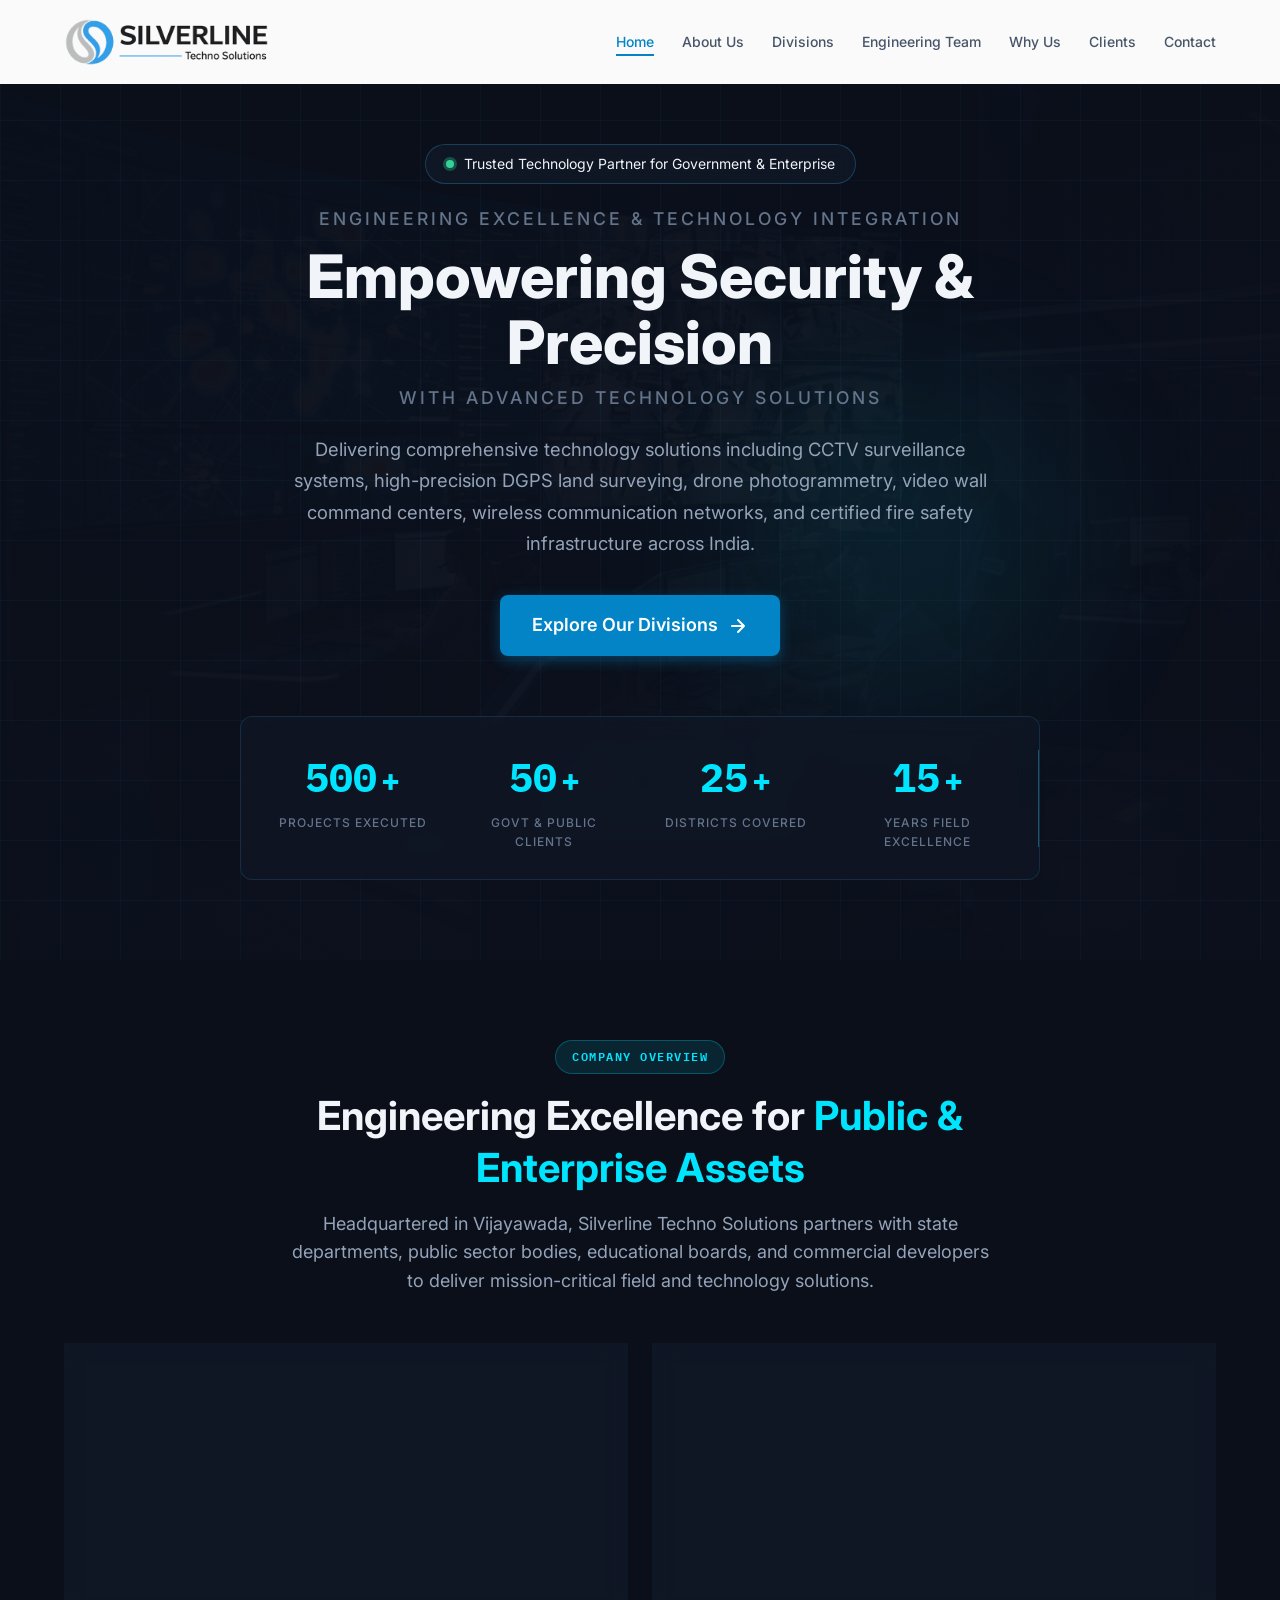
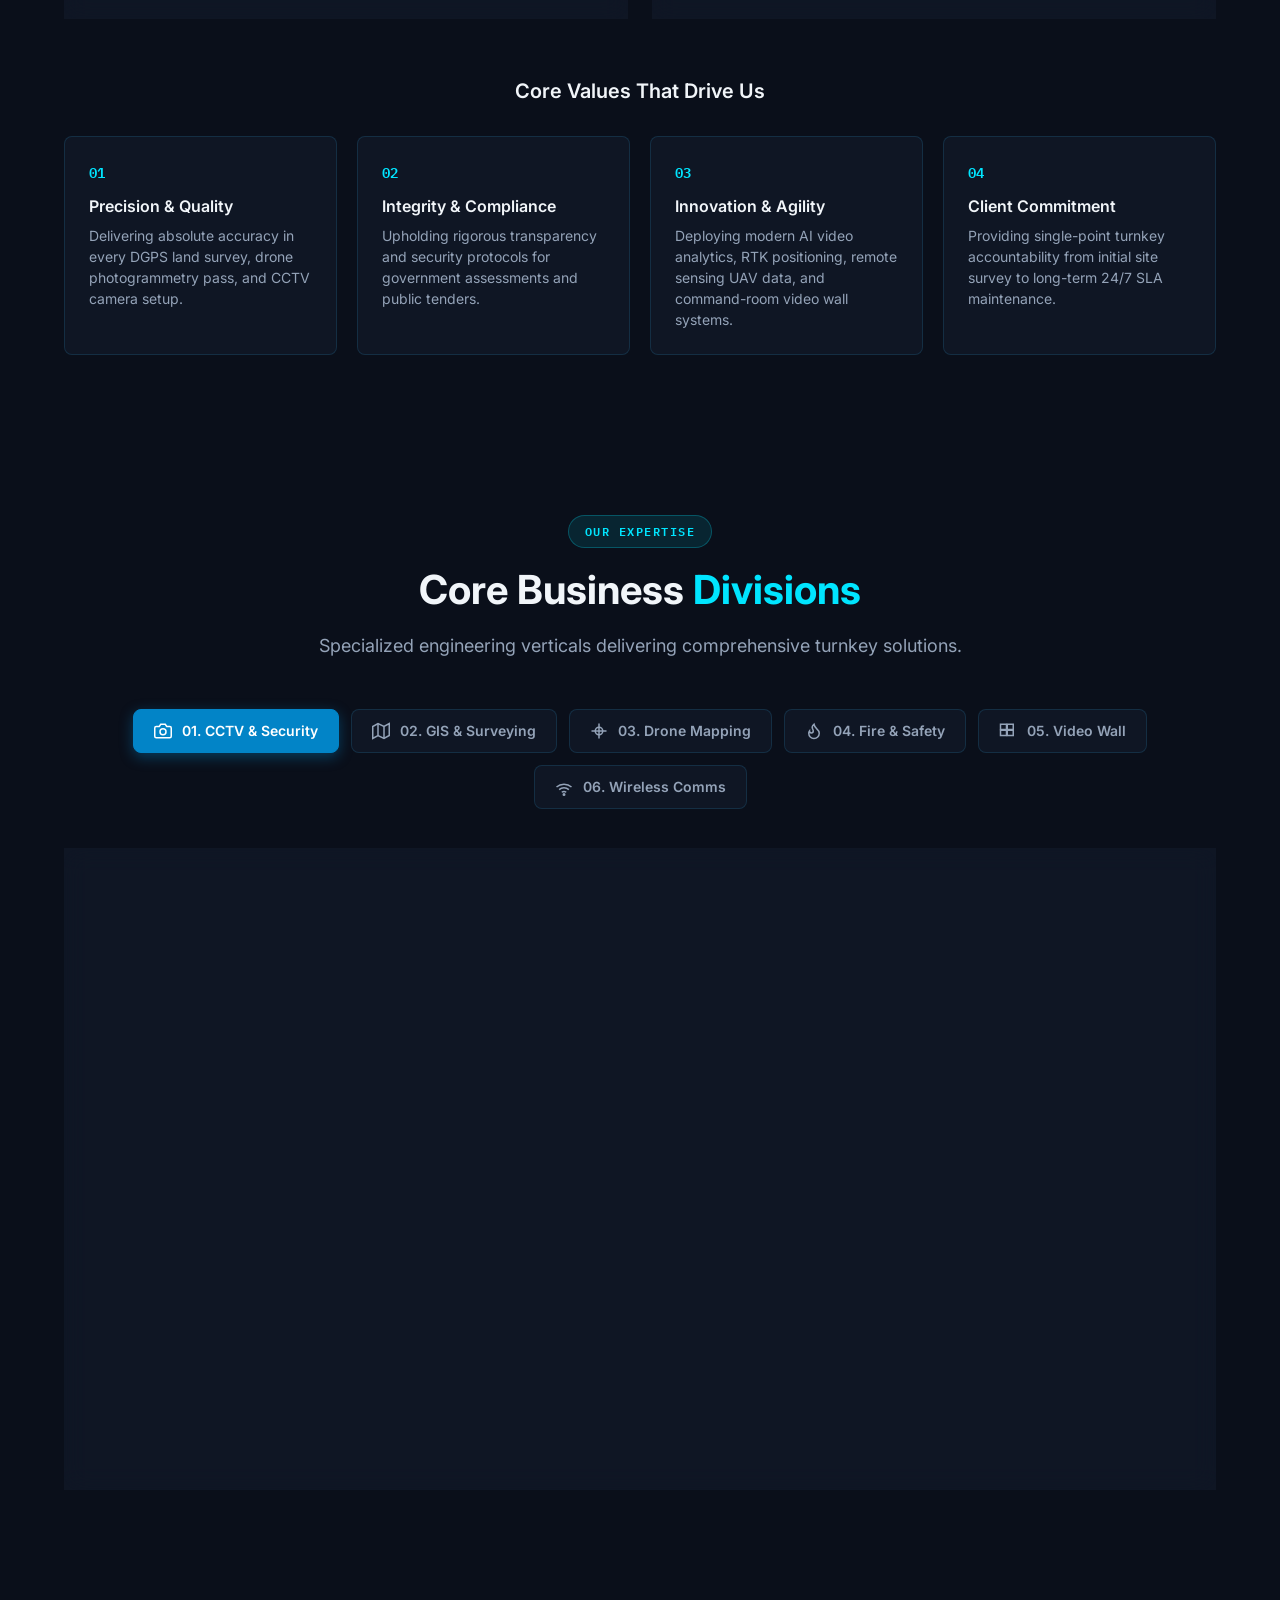
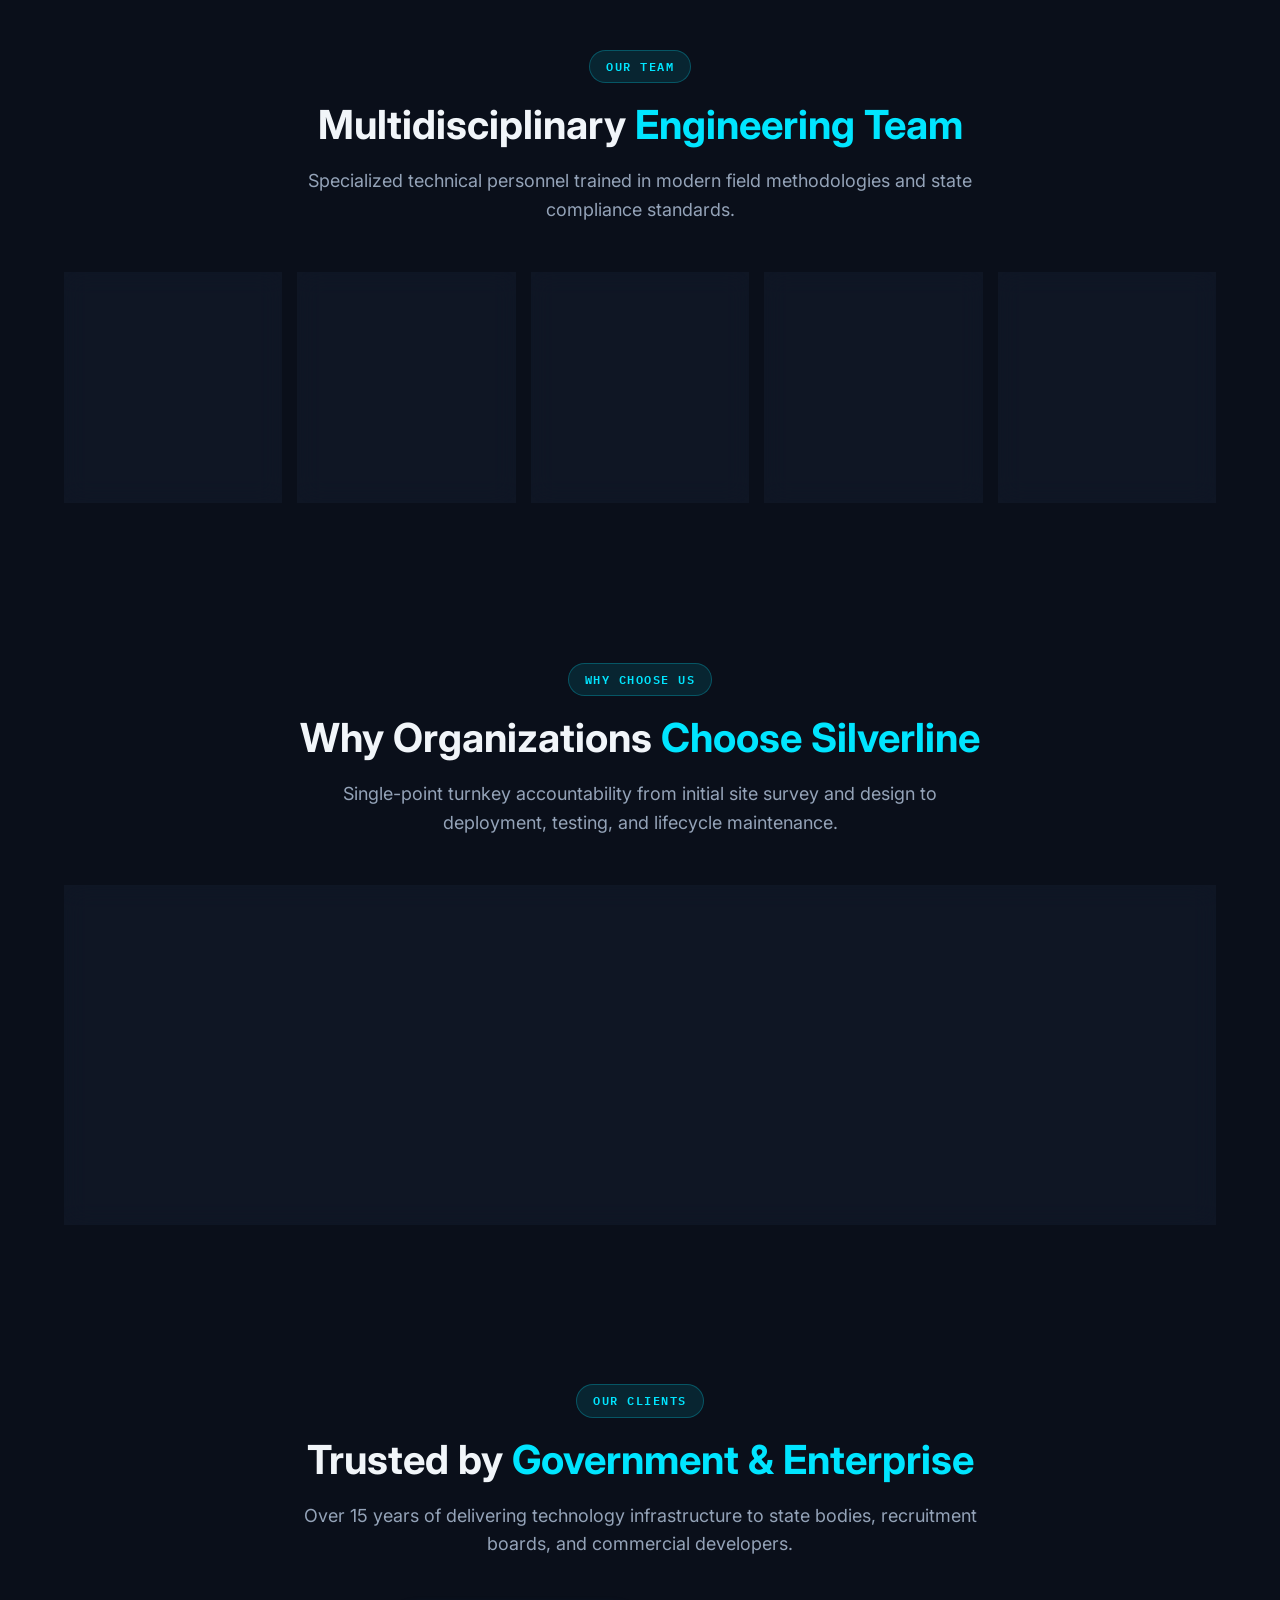
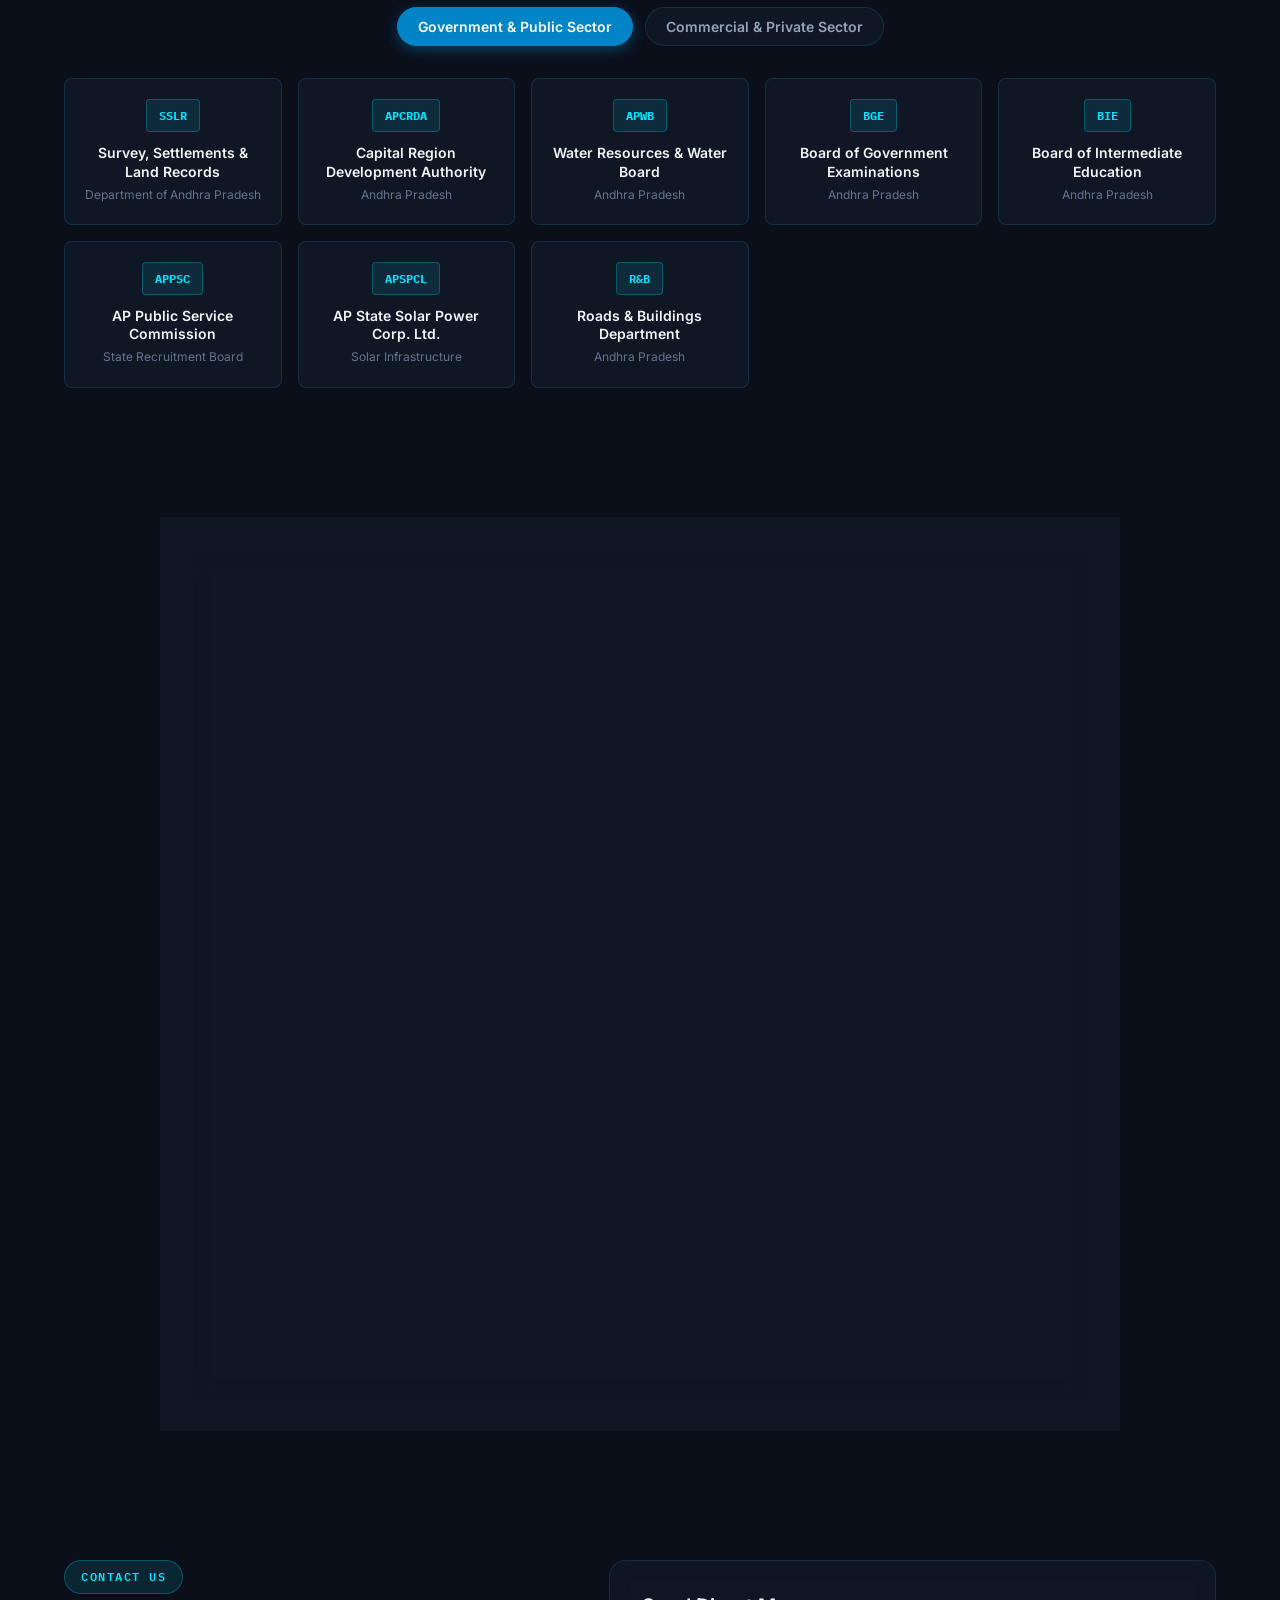
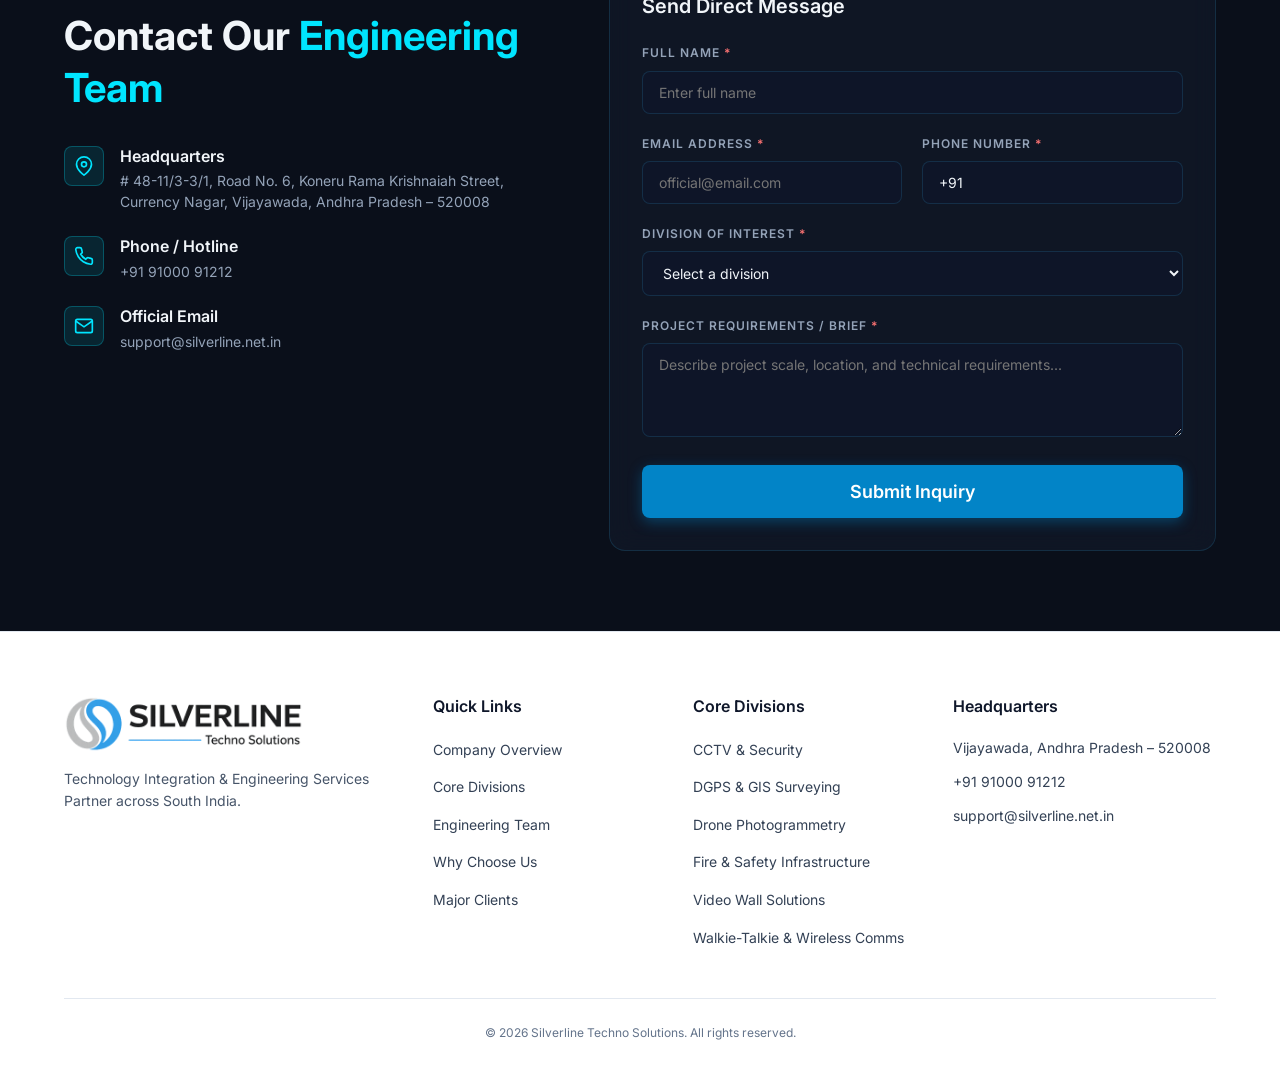
==== commit 43eac076: "Restrict phone input to +91 followed by 10 digits" ====
--- a/index.html
+++ b/index.html
@@ -9,21 +9,23 @@
 <meta name="keywords" content="CCTV surveillance, GIS mapping, land surveying, DGPS GNSS, drone photogrammetry, fire safety, video wall, walkie talkie, wireless communication, Vijayawada, Andhra Pradesh, APPSC, APCRDA">
 <meta name="author" content="Silverline Techno Solutions">
 <meta name="robots" content="index, follow">
-<link rel="canonical" href="https://silverlinetechnosolutions.com/">
+<link rel="canonical" href="https://silverline.net.in/">
 <!-- Open Graph / Social -->
 <meta property="og:type" content="website">
-<meta property="og:url" content="https://silverlinetechnosolutions.com/">
+<meta property="og:url" content="https://silverline.net.in/">
 <meta property="og:title" content="Silverline Techno Solutions | Engineering & Technology Integration">
 <meta property="og:description" content="Turnkey execution of CCTV surveillance, high-precision geospatial surveys, drone mapping, video walls, wireless communications and fire safety infrastructure across India.">
-<meta property="og:image" content="https://silverlinetechnosolutions.com/hero_surveillance_tech.jpg">
+<meta property="og:image" content="https://silverline.net.in/hero_surveillance_tech.jpg">
 <meta property="og:locale" content="en_IN">
 <meta property="og:site_name" content="Silverline Techno Solutions">
 <meta name="twitter:card" content="summary_large_image">
 <meta name="twitter:title" content="Silverline Techno Solutions">
 <meta name="twitter:description" content="CCTV Surveillance, GIS Mapping, DGPS Survey, Drone Solutions, Video Walls, Wireless Communications & Fire Safety">
-<meta name="twitter:image" content="https://silverlinetechnosolutions.com/hero_surveillance_tech.jpg">
-<link rel="icon" type="image/png" href="silverlinelogo_extracted.png">
-<link rel="apple-touch-icon" href="silverlinelogo_extracted.png">
+<meta name="twitter:image" content="https://silverline.net.in/hero_surveillance_tech.jpg">
+<link rel="icon" type="image/x-icon" href="favicon.ico">
+<link rel="icon" type="image/png" sizes="32x32" href="favicon.png">
+<link rel="icon" type="image/png" sizes="192x192" href="favicon-192.png">
+<link rel="apple-touch-icon" href="apple-touch-icon.png">
 <link rel="preconnect" href="https://fonts.googleapis.com">
 <link rel="preconnect" href="https://fonts.gstatic.com" crossorigin>
 <link href="https://fonts.googleapis.com/css2?family=Space+Grotesk:wght@500;600;700&family=Inter:wght@400;500;600;700&family=IBM+Plex+Mono:wght@400;500;600&display=swap" rel="stylesheet">
@@ -33,8 +35,8 @@
 "@context": "https://schema.org",
 "@type": "Organization",
 "name": "Silverline Techno Solutions",
-"url": "https://silverlinetechnosolutions.com",
-"logo": "https://silverlinetechnosolutions.com/logo_nav.png",
+"url": "https://silverline.net.in",
+"logo": "https://silverline.net.in/logo_nav.png",
 "description": "Leading technology integration and engineering services firm specializing in CCTV Surveillance, GIS Mapping, DGPS Land Surveying, Drone Photogrammetry, Video Wall Solutions, Wireless Communications, and Fire & Safety Infrastructure.",
 "address": {
 "@type": "PostalAddress",
@@ -885,7 +887,7 @@
 </div>
 <div class="form-group">
 <label for="phone">Phone Number <span class="required" aria-label="required">*</span></label>
-<input type="tel" id="phone" name="phone" required autocomplete="tel" placeholder="+91 XXXXXXXXXX" aria-describedby="phone-error">
+<input type="tel" id="phone" name="phone" required autocomplete="tel" value="+91" maxlength="13" placeholder="+91 XXXXXXXXXX" aria-describedby="phone-error">
 <span class="form-error" id="phone-error" role="alert" aria-live="polite"></span>
 </div>
 </div>
--- a/styles.css
+++ b/styles.css
@@ -284,6 +284,28 @@
     width: 100%;
 }
 
+.btn-loading {
+    display: none;
+}
+
+.btn-primary .btn-loading svg {
+    vertical-align: middle;
+}
+
+.btn-primary.loading .btn-text {
+    display: none;
+}
+
+.btn-primary.loading .btn-loading {
+    display: inline-flex;
+    align-items: center;
+    justify-content: center;
+}
+
+.btn-primary.loading {
+    pointer-events: none;
+    opacity: 0.85;
+}
 /* --------------------------------------------------------------------------
    03. Header & Navigation Bar - WHITE THEME
    -------------------------------------------------------------------------- */
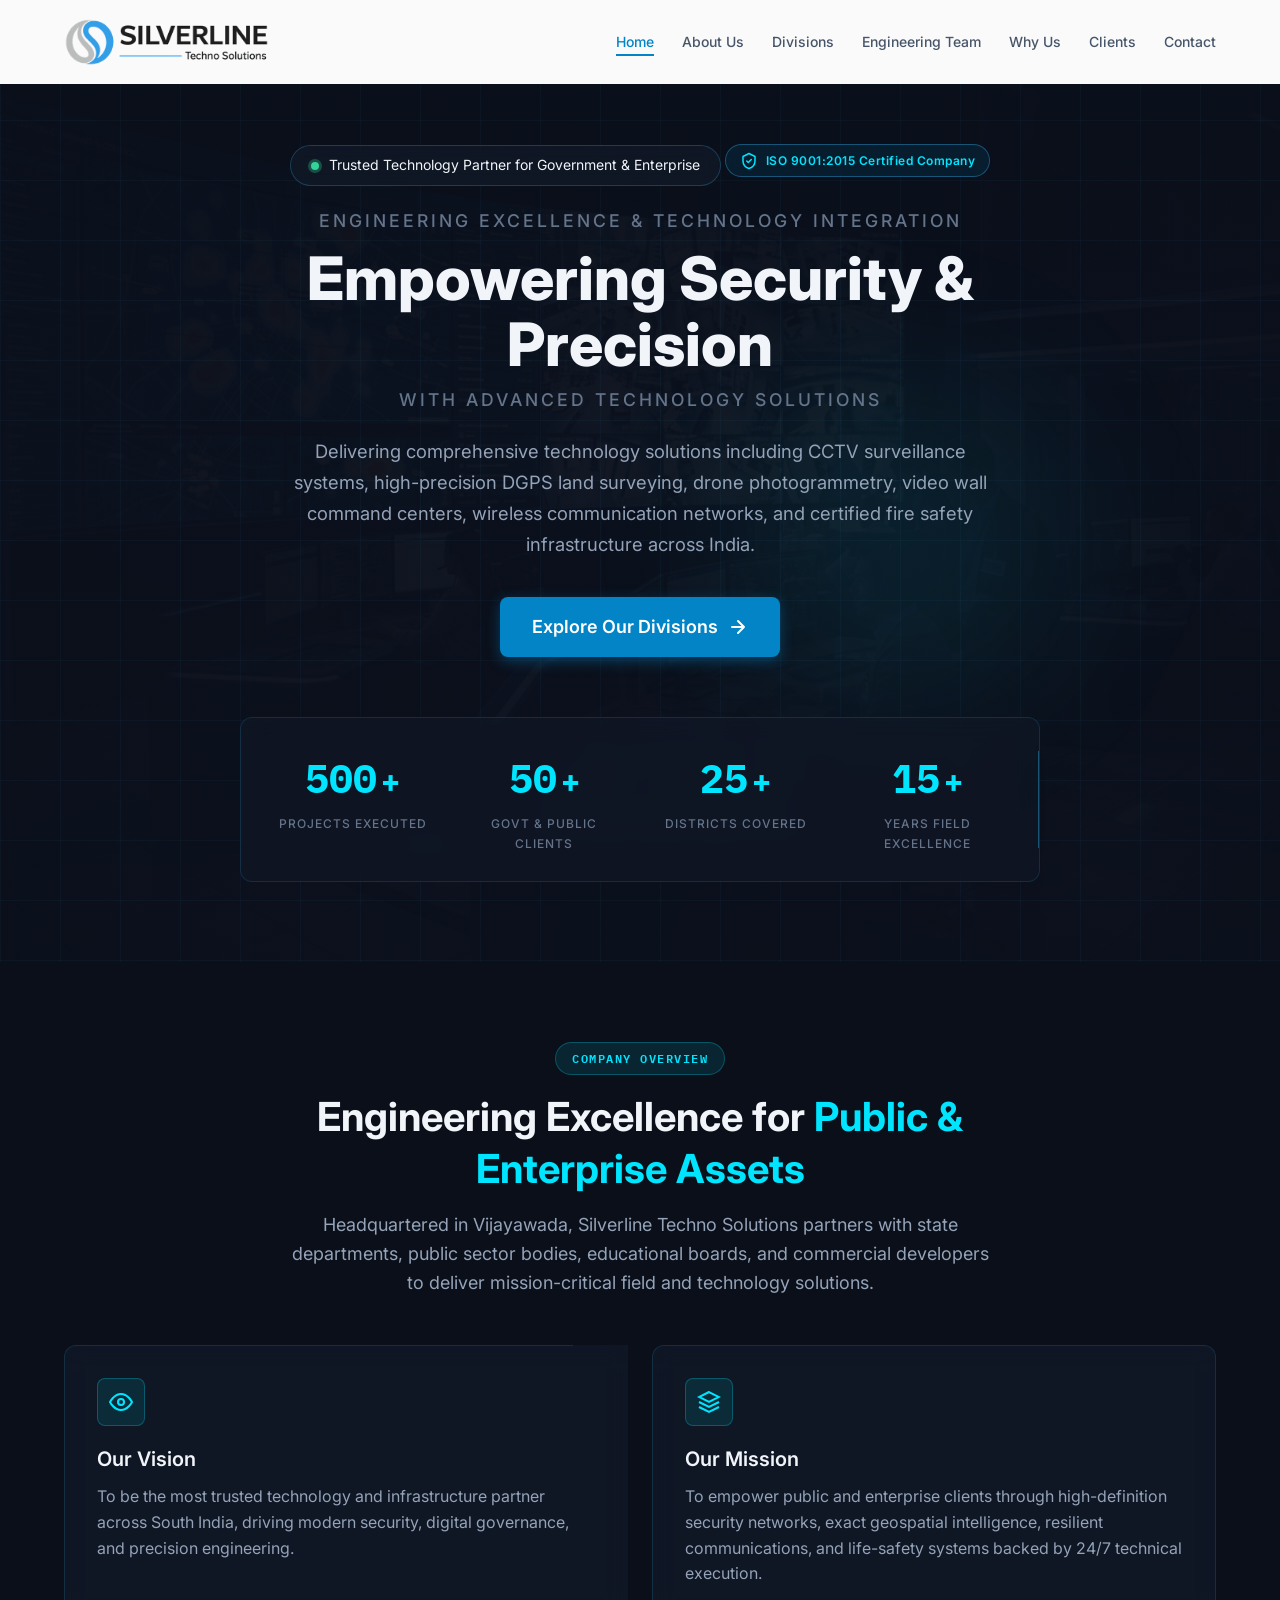
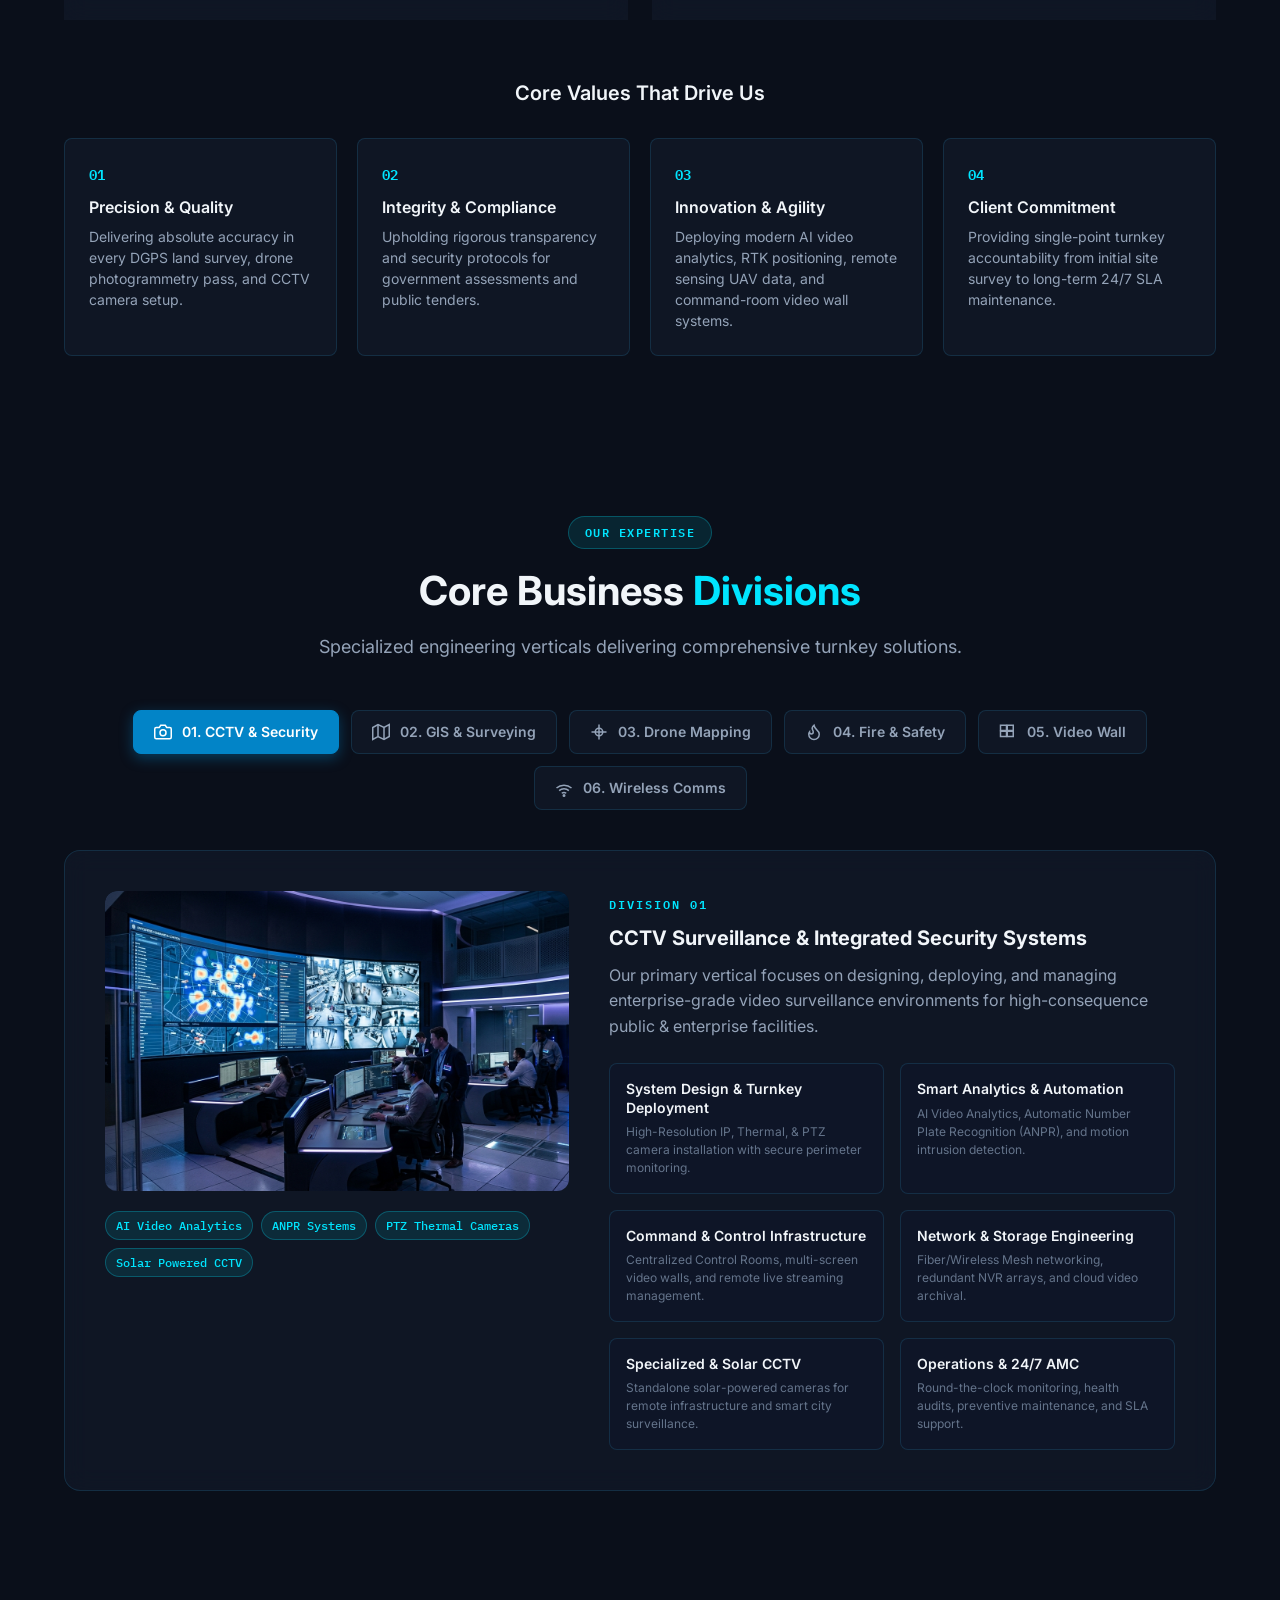
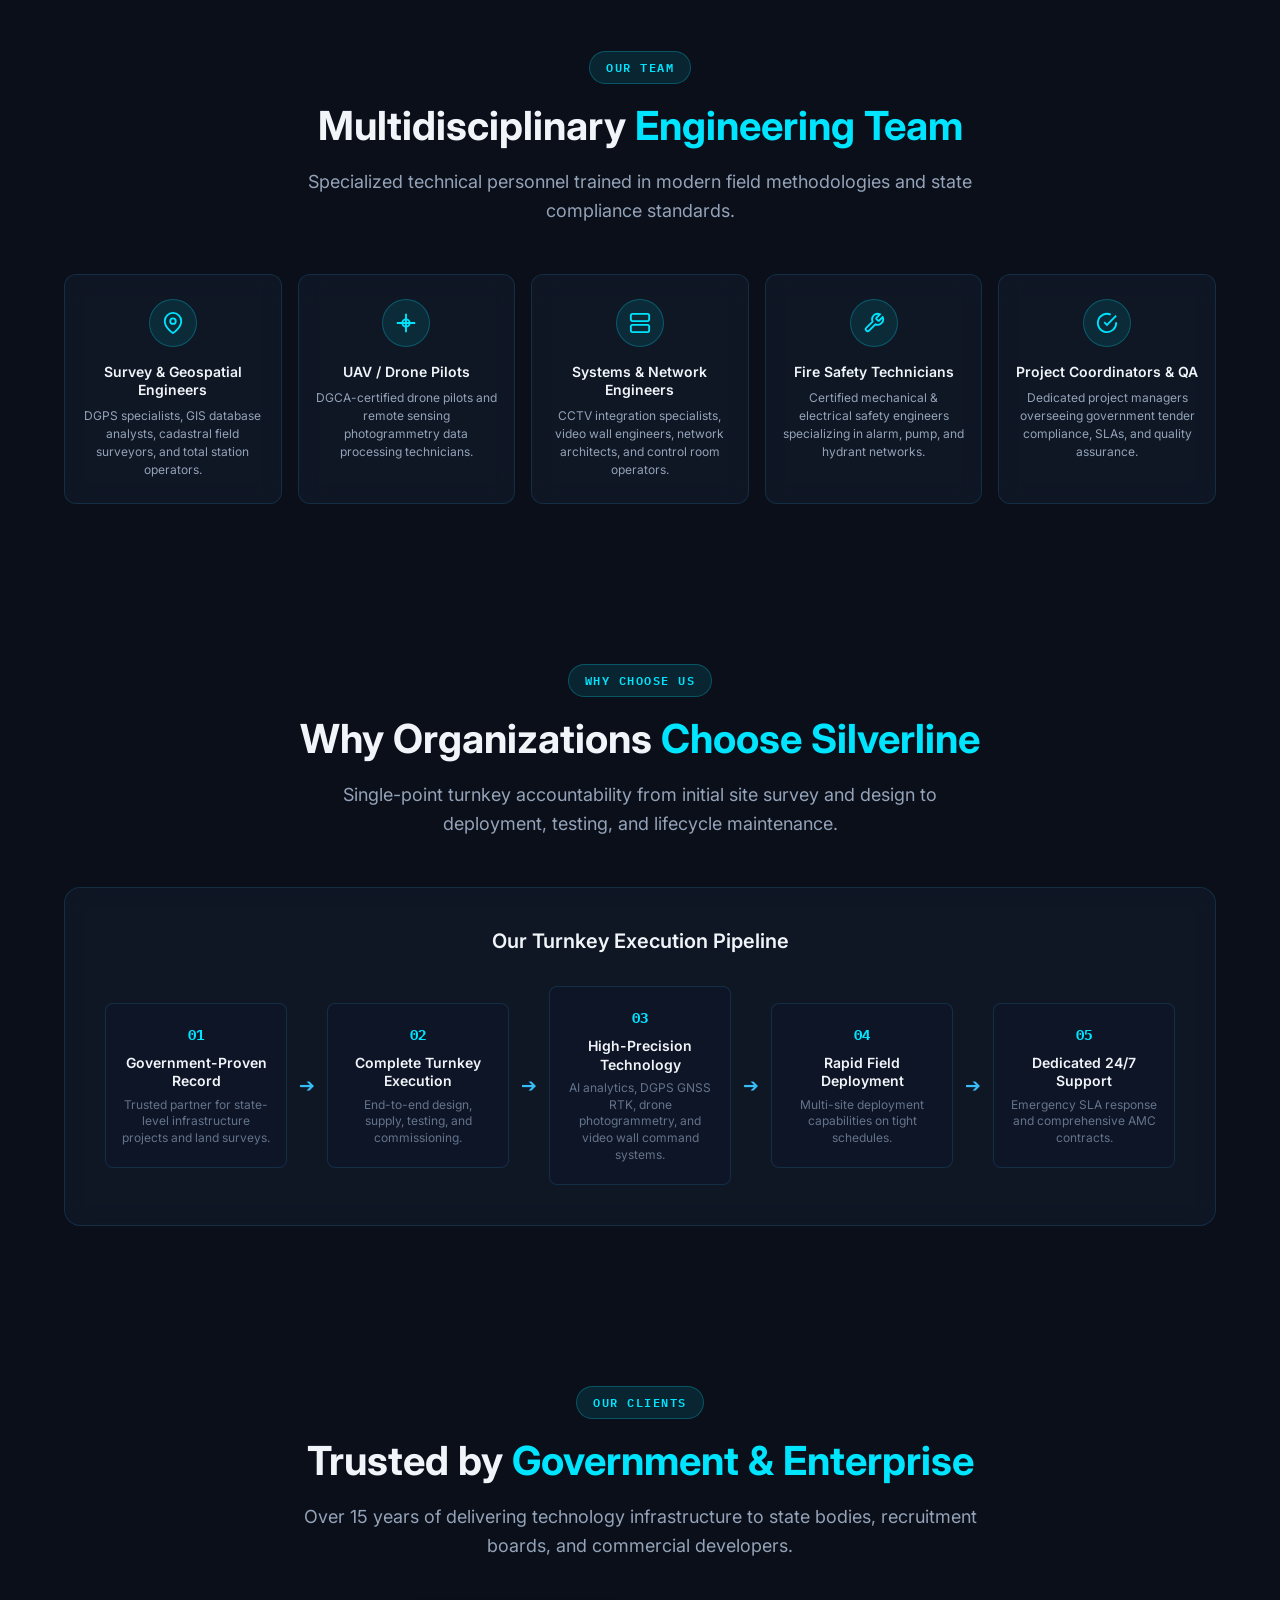
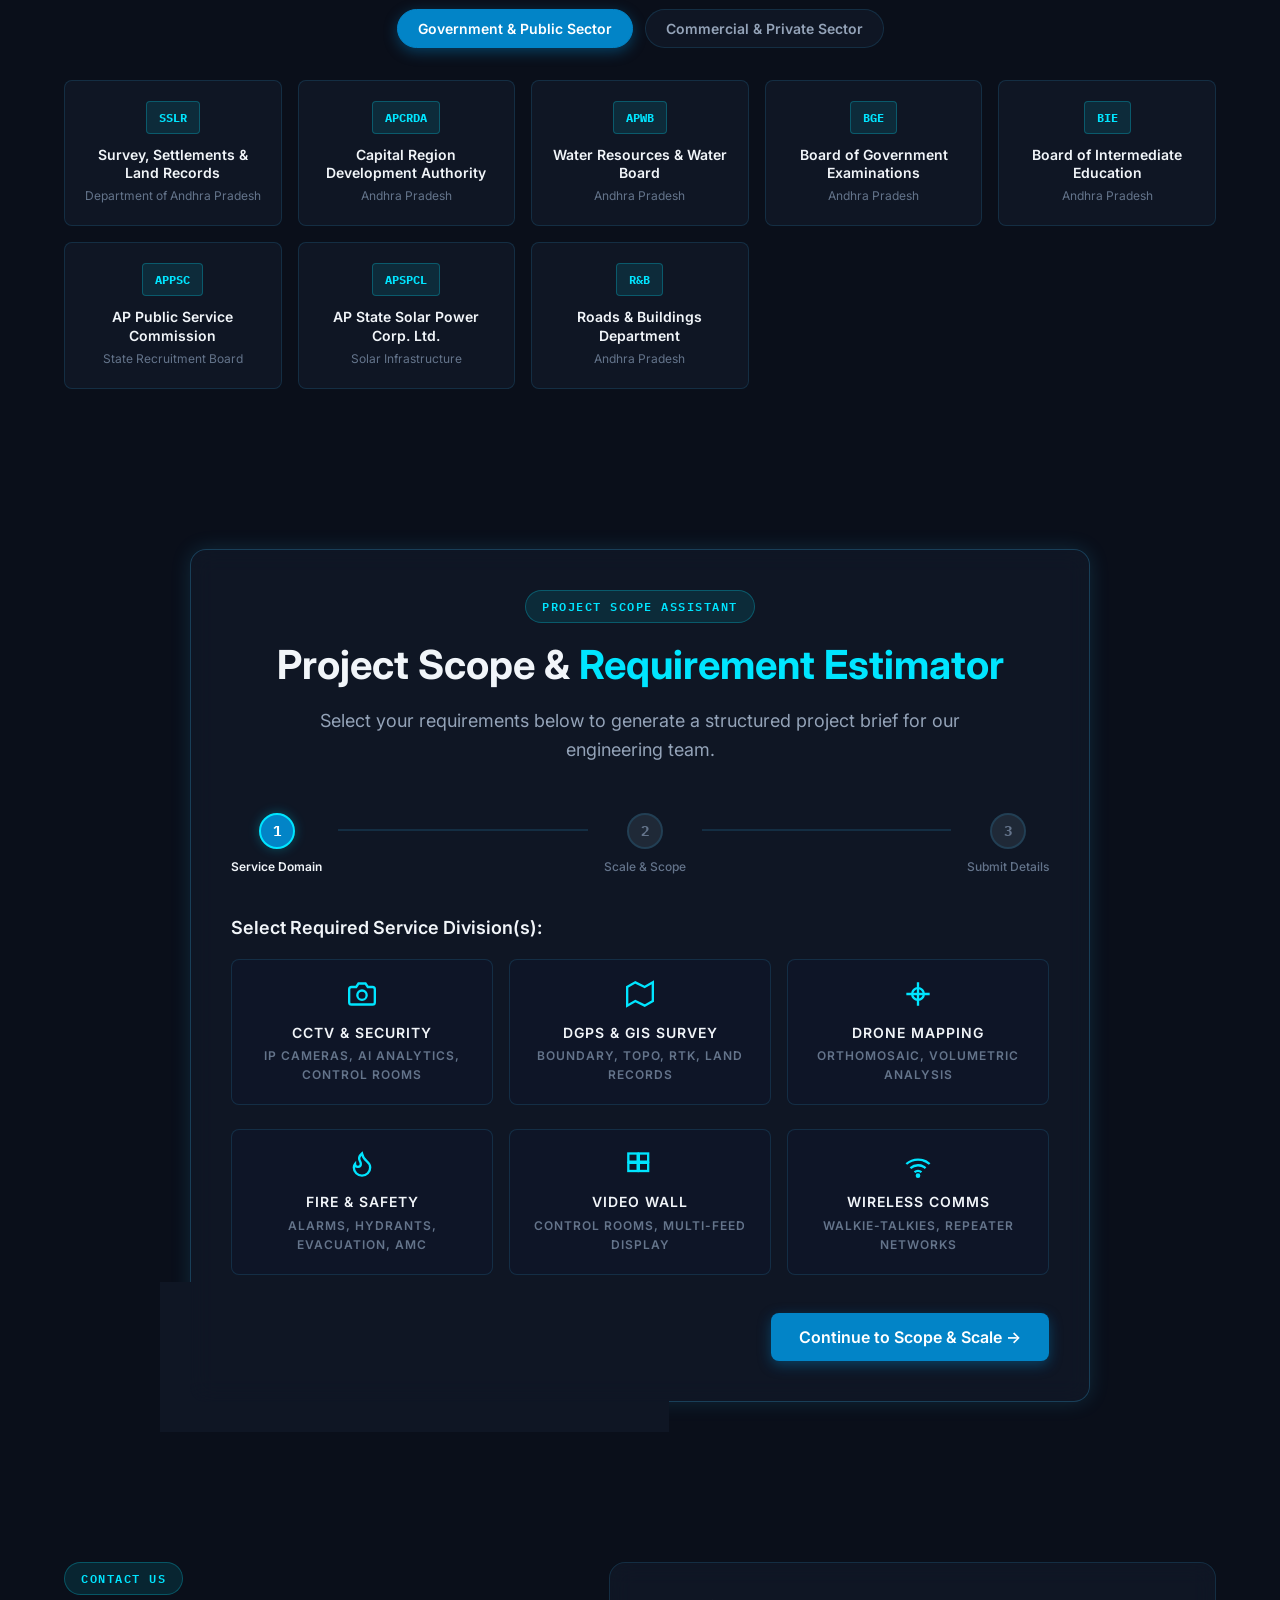
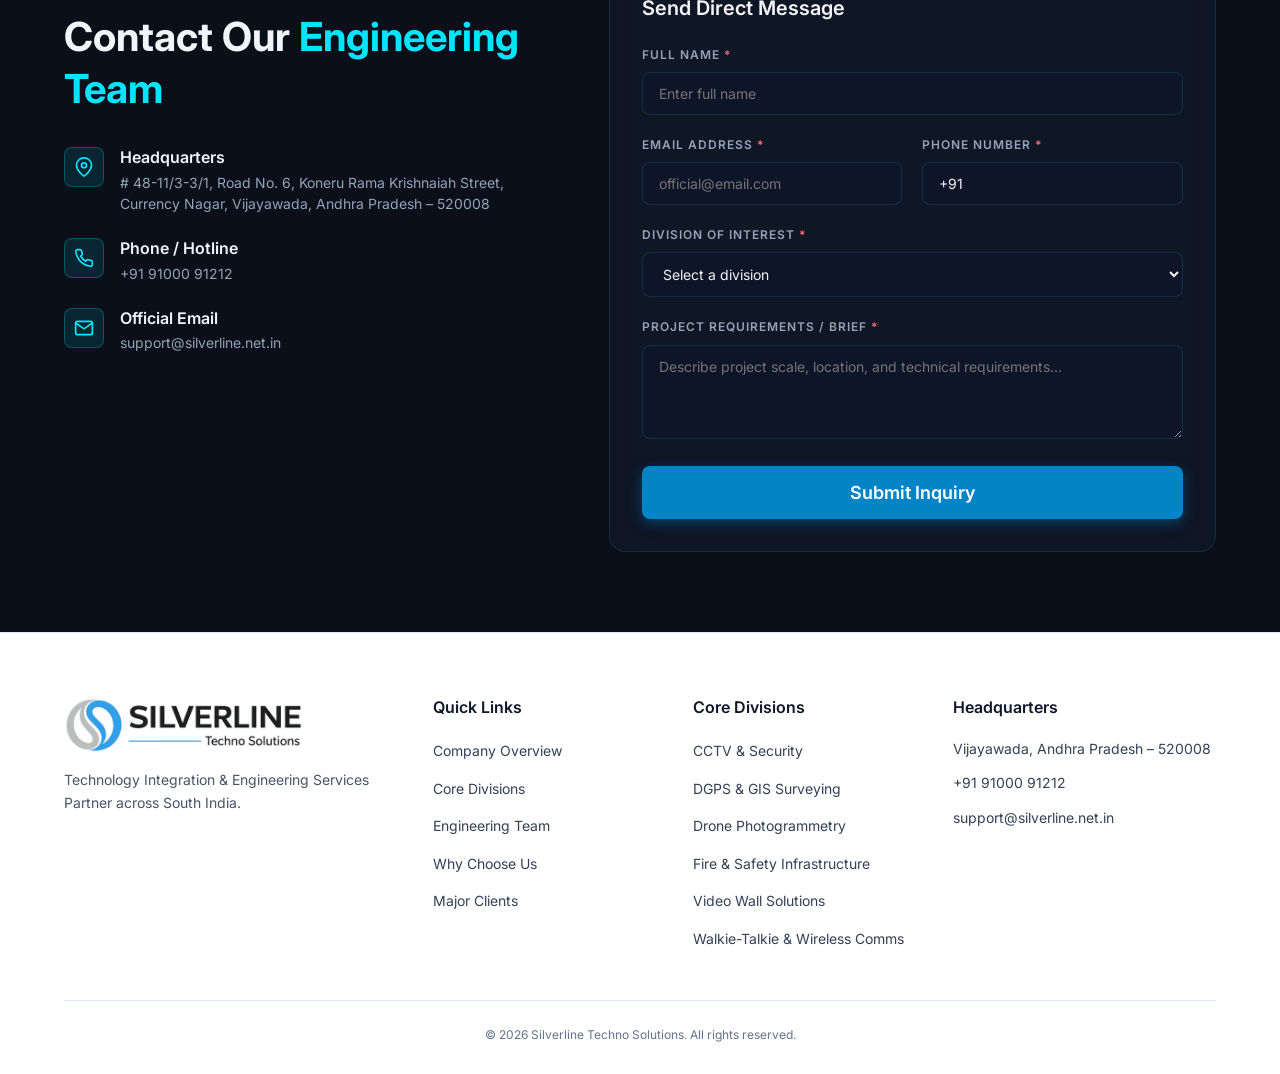
==== commit 143c0fe8: "Add ISO 9001:2015 certified company badge to hero" ====
--- a/index.html
+++ b/index.html
@@ -118,6 +118,10 @@
 <span class="badge-pulse" aria-hidden="true"></span>
 Trusted Technology Partner for Government & Enterprise
 </div>
+<div class="hero-iso-badge" aria-label="ISO 9001:2015 Certified Company">
+<svg width="18" height="18" viewBox="0 0 24 24" fill="none" stroke="currentColor" stroke-width="2" stroke-linecap="round" stroke-linejoin="round" aria-hidden="true"><path d="M12 2l8 4v6c0 5-3.5 8.5-8 10-4.5-1.5-8-5-8-10V6l8-4z"/><path d="M9 12l2 2 4-4"/></svg>
+ISO 9001:2015 Certified Company
+</div>
 <h1 class="hero-title">
 <span class="title-sub">Engineering Excellence & Technology Integration</span>
 <span class="title-main">Empowering Security & Precision</span>
--- a/styles.css
+++ b/styles.css
@@ -537,6 +537,26 @@
     border-radius: 50%;
     box-shadow: 0 0 0 3px rgba(52, 211, 153, 0.3);
     animation: pulse 2s infinite;
+}
+
+.hero-iso-badge {
+    display: inline-flex;
+    align-items: center;
+    gap: 8px;
+    background: rgba(2, 132, 199, 0.12);
+    border: 1px solid rgba(56, 189, 248, 0.35);
+    padding: 6px 14px;
+    border-radius: var(--radius-full);
+    font-size: var(--text-xs);
+    font-weight: 600;
+    letter-spacing: 0.5px;
+    color: var(--accent-cyan);
+    margin-bottom: 24px;
+    backdrop-filter: blur(8px);
+}
+
+.hero-iso-badge svg {
+    flex-shrink: 0;
 }
 
 @keyframes pulse {
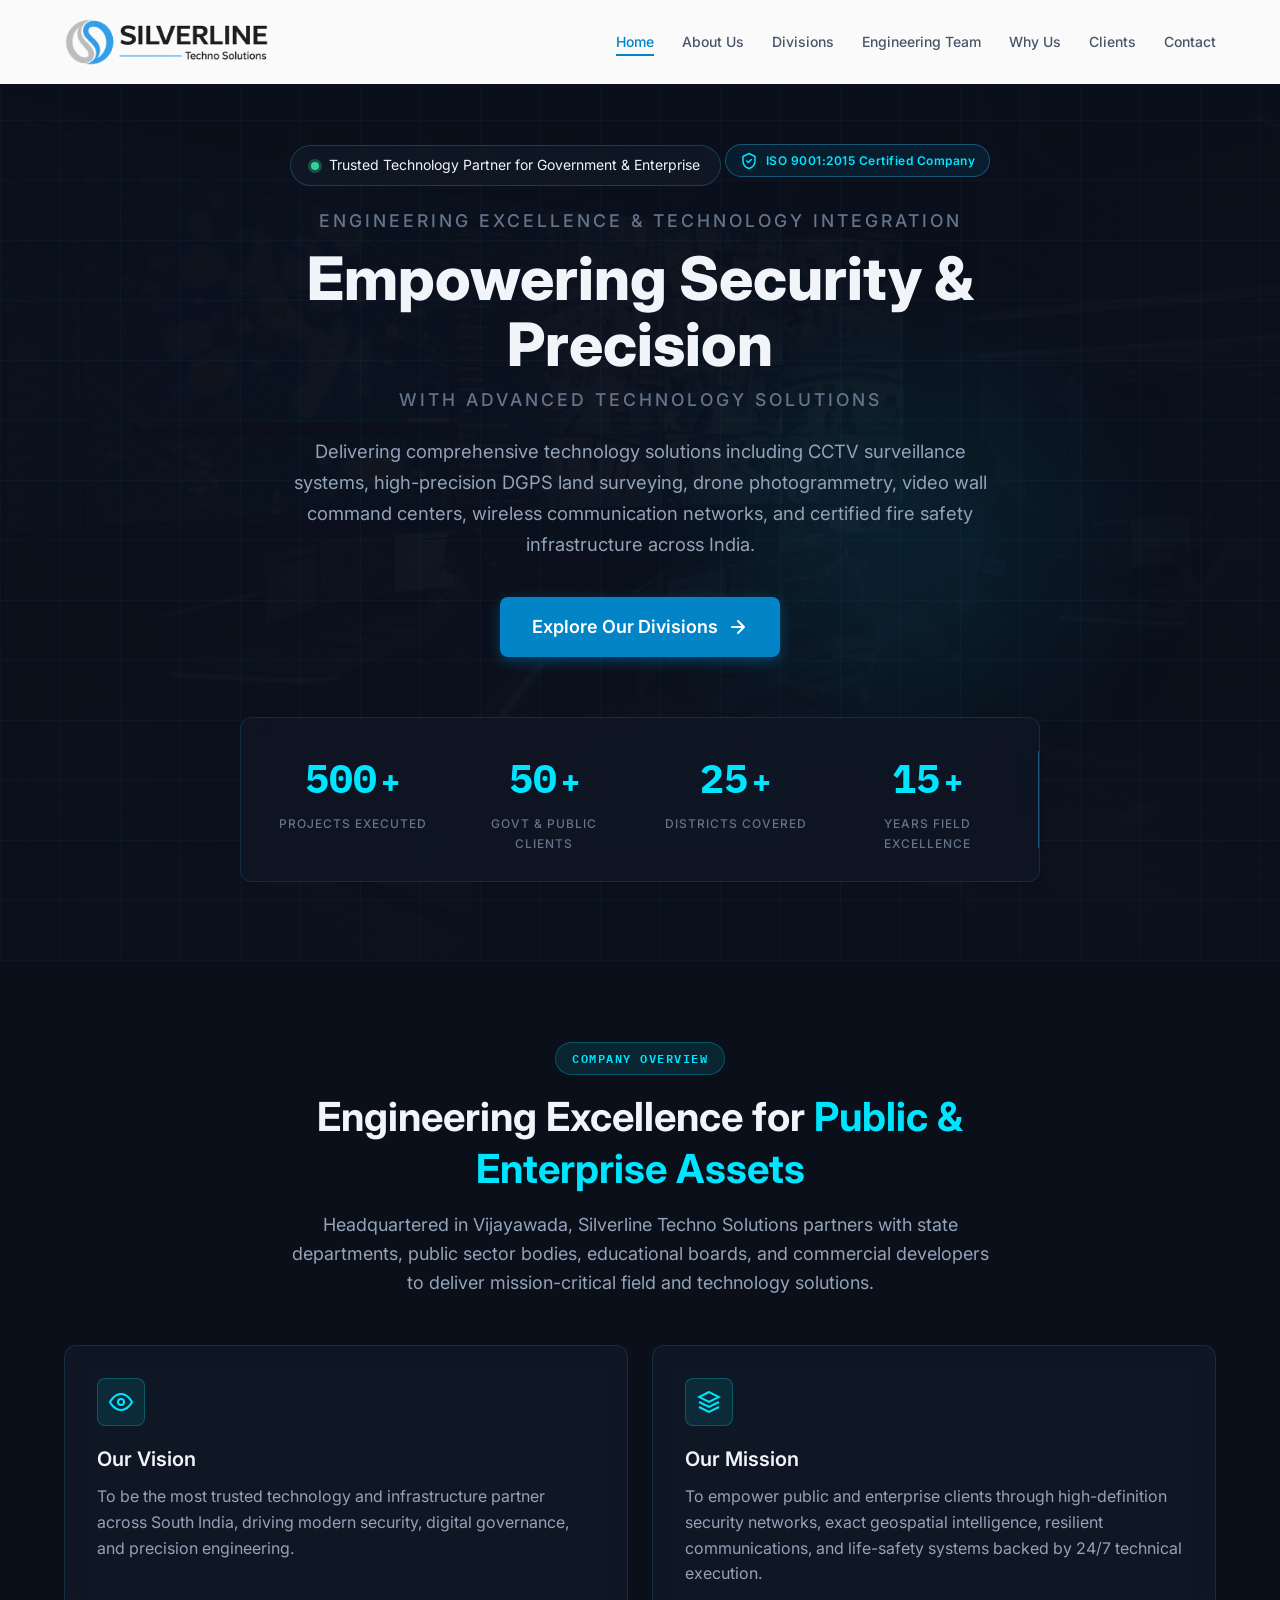
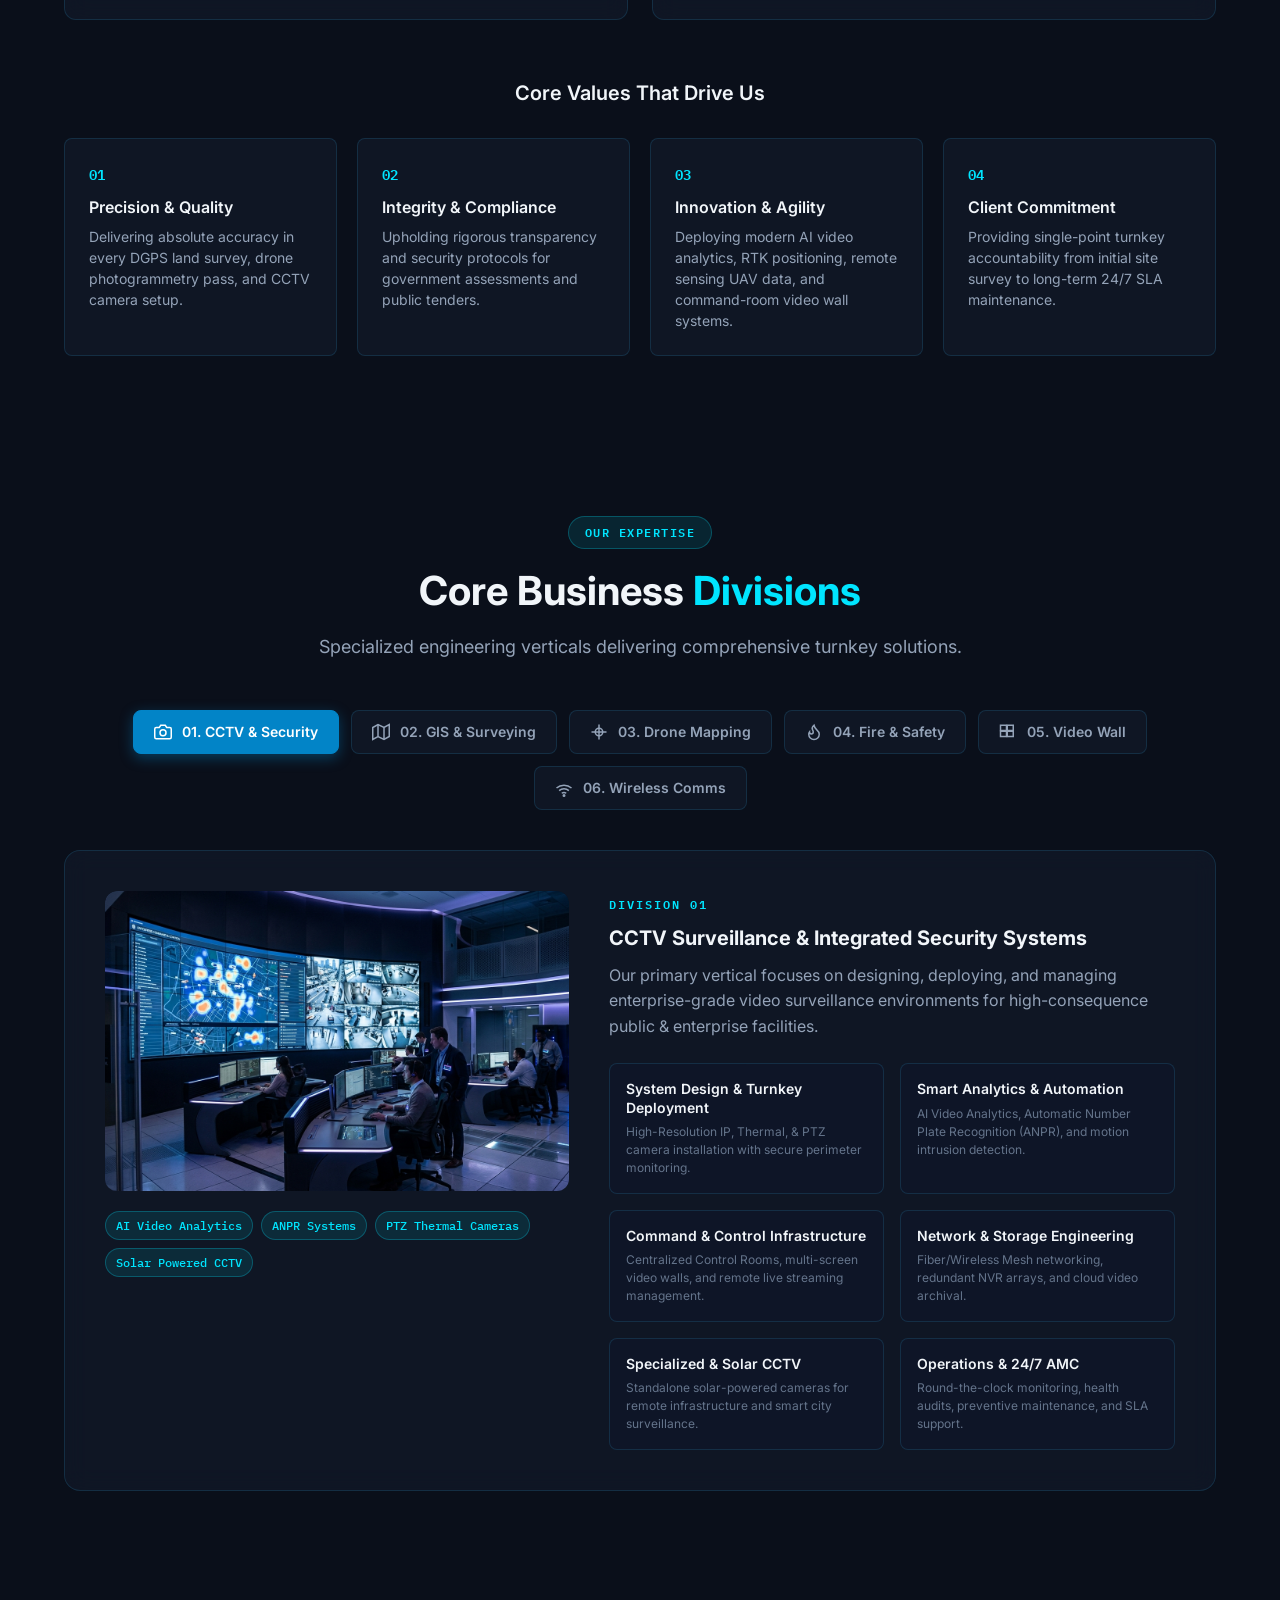
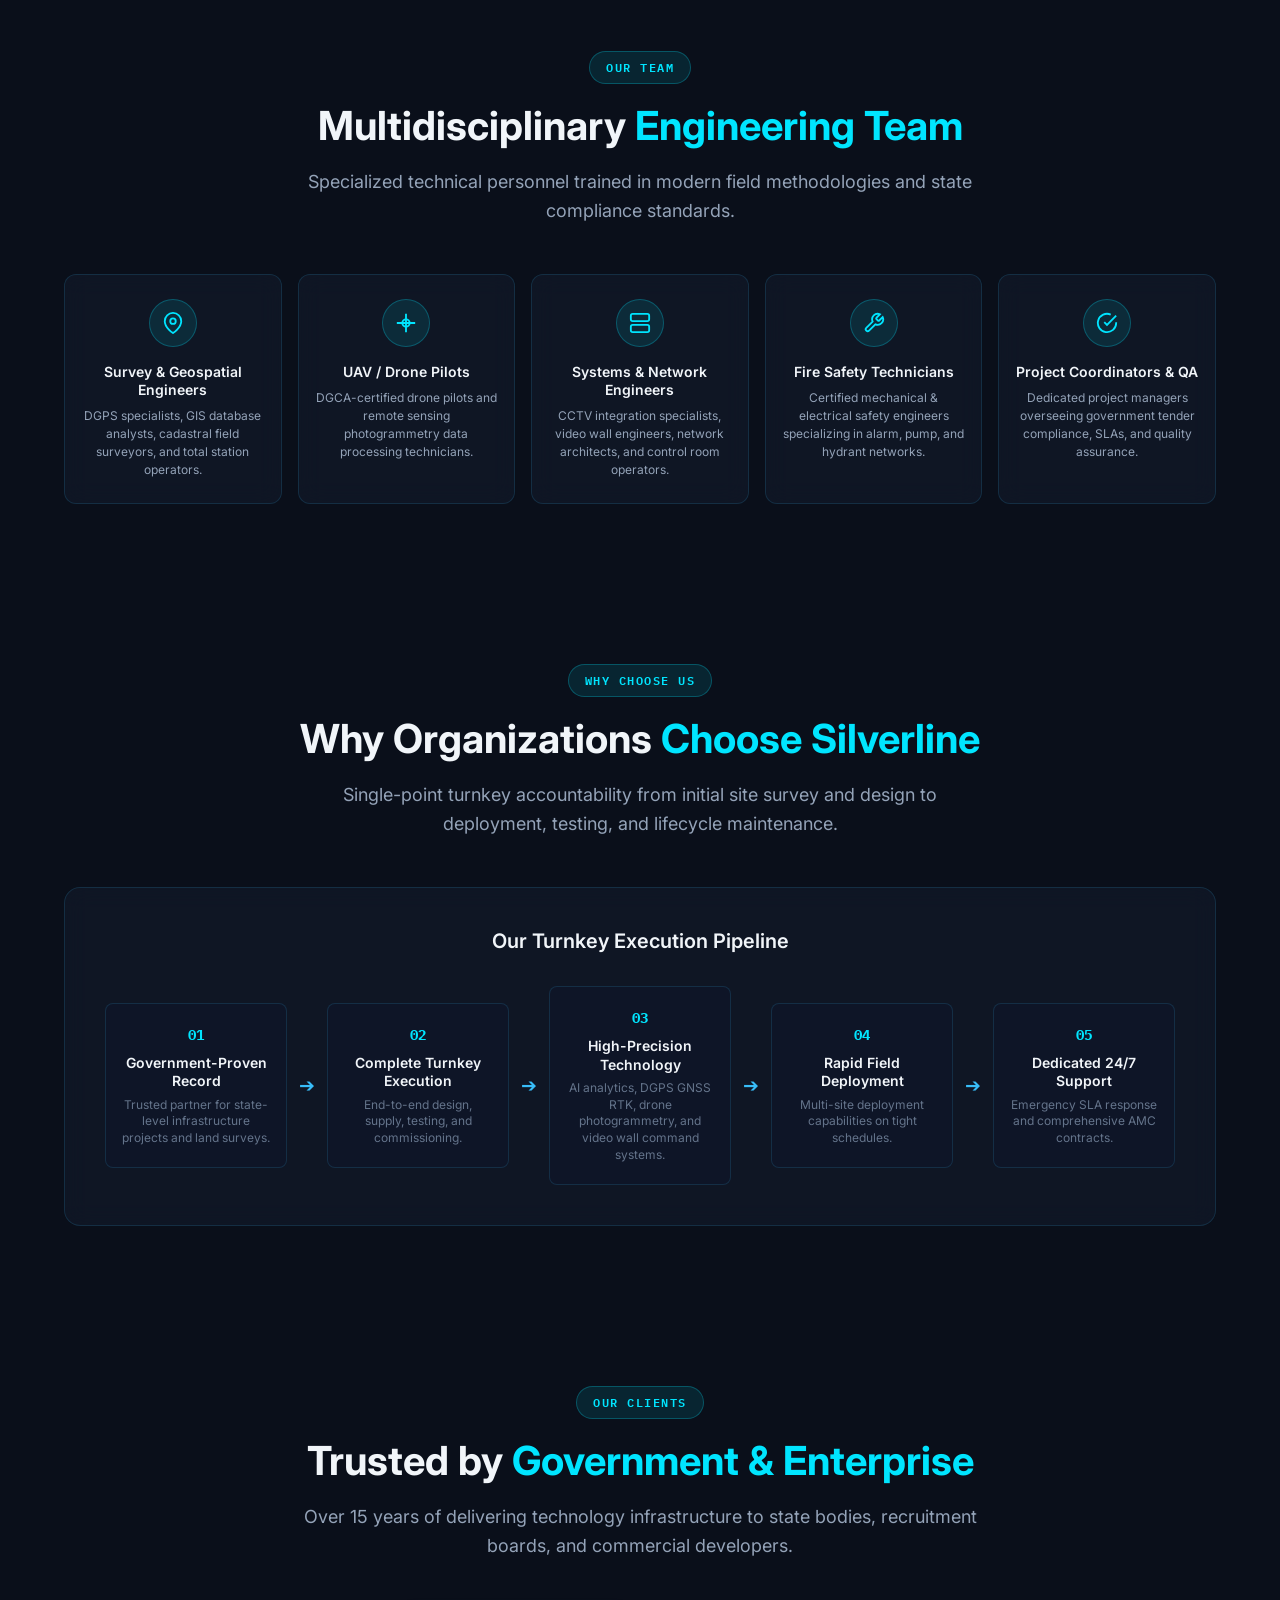
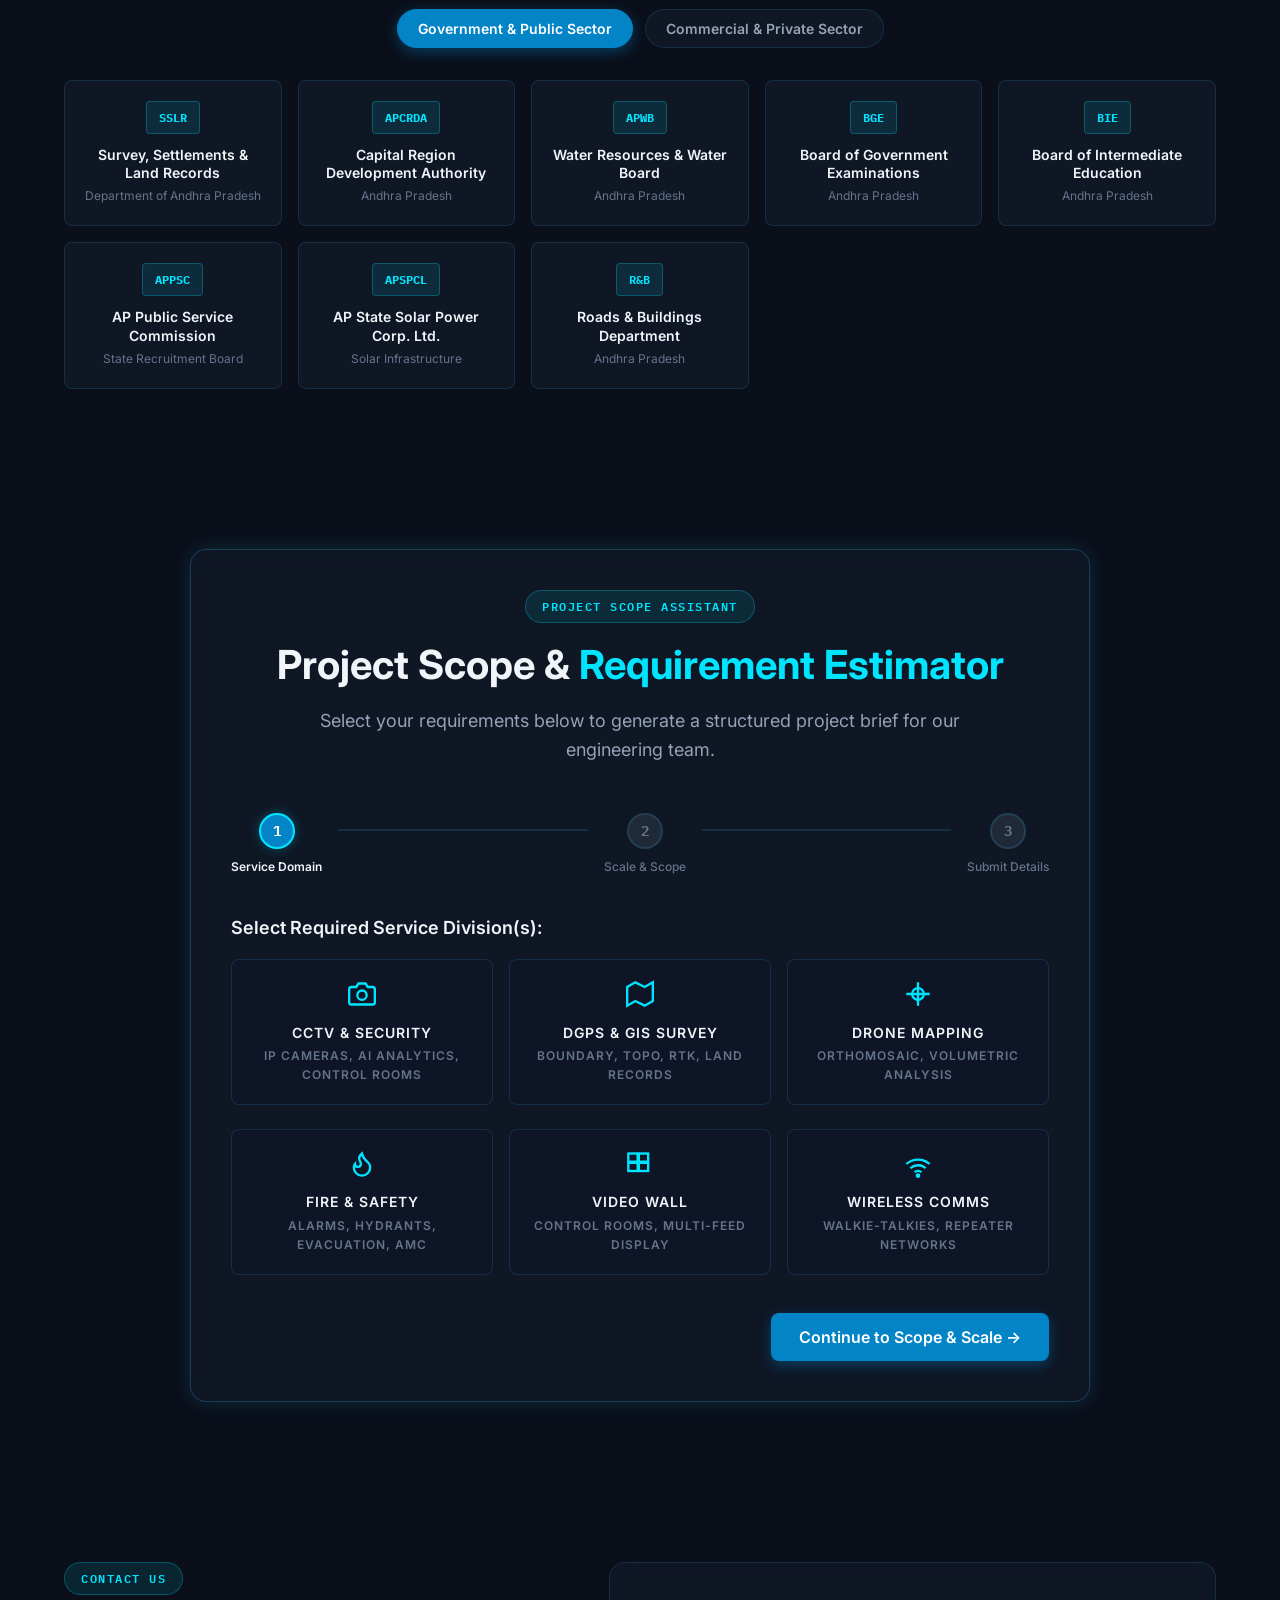
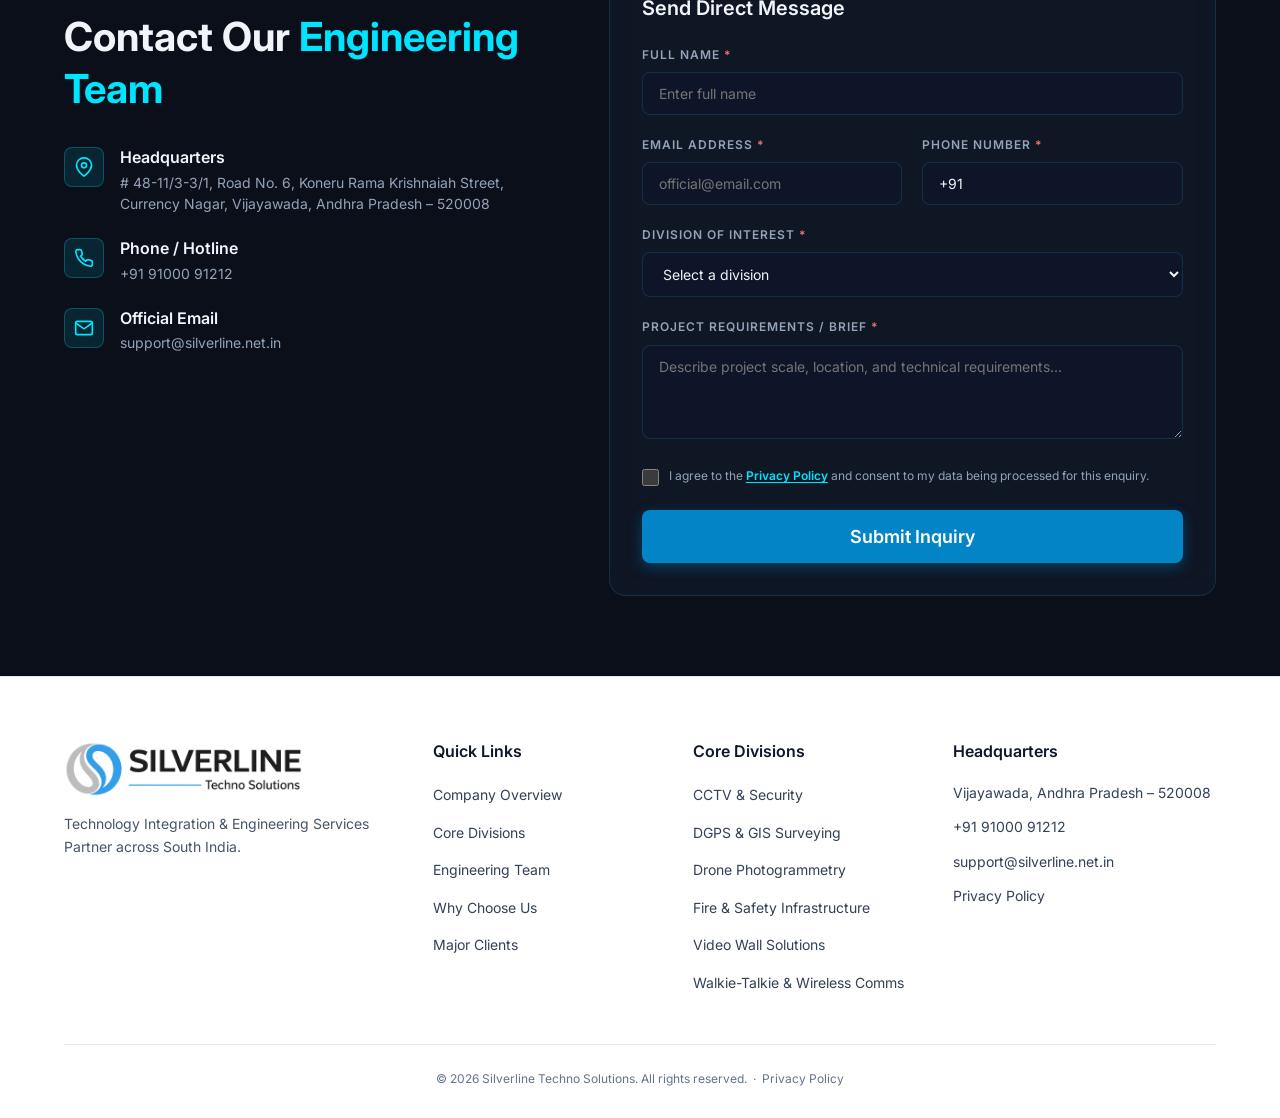
==== commit 2cbd51e0: "Add privacy policy consent checkbox to index.html - Added required consent checkbox to contact form " ====
--- a/index.html
+++ b/index.html
@@ -831,6 +831,12 @@
 <label for="wiz_notes">Specific Technical Requirements / Brief:</label>
 <textarea id="wiz_notes" rows="3" placeholder="Provide any specific location details, venue count, or tender references..."></textarea>
 </div>
+<div class="form-group form-consent">
+<label class="consent-check" id="wiz-consent-wrap">
+<input type="checkbox" id="wiz_consent" required>
+<span>I agree to the <a href="privacy-policy.html" target="_blank" rel="noopener">Privacy Policy</a> and consent to my data being processed for this proposal.</span>
+</label>
+</div>
 <div class="wizard-actions">
 <button type="button" class="btn-secondary" id="wizPrev3">← Back</button>
 <button type="submit" class="btn-primary btn-large" id="wizSubmitBtn">Submit Scope Brief</button>
@@ -914,6 +920,13 @@
 <textarea id="message" name="message" rows="4" required placeholder="Describe project scale, location, and technical requirements..." aria-describedby="message-error"></textarea>
 <span class="form-error" id="message-error" role="alert" aria-live="polite"></span>
 </div>
+<div class="form-group form-consent">
+<label class="consent-check" id="consent-wrap">
+<input type="checkbox" id="consent" name="consent" required aria-describedby="consent-error">
+<span>I agree to the <a href="privacy-policy.html" target="_blank" rel="noopener">Privacy Policy</a> and consent to my data being processed for this enquiry.</span>
+</label>
+<span class="form-error" id="consent-error" role="alert" aria-live="polite"></span>
+</div>
 <button type="submit" class="btn-primary btn-large btn-full" id="submitBtn">
 <span class="btn-text">Submit Inquiry</span>
 <span class="btn-loading" aria-hidden="true"><svg width="20" height="20" viewBox="0 0 20 20"><circle cx="10" cy="10" r="8" fill="none" stroke="currentColor" stroke-width="2" stroke-dasharray="40" stroke-dashoffset="10"><animateTransform attributeName="transform" type="rotate" values="0 10 10;360 10 10" dur="0.8s" repeatCount="indefinite"/></circle></svg></span>
@@ -963,11 +976,12 @@
 <li><span>Vijayawada, Andhra Pradesh – 520008</span></li>
 <li><a href="tel:+919100091212">+91 91000 91212</a></li>
 <li><a href="mailto:support@silverline.net.in">support@silverline.net.in</a></li>
+<li><a href="privacy-policy.html">Privacy Policy</a></li>
 </ul>
 </div>
 </div>
 <div class="footer-bottom">
-<p>&copy; <span id="currentYear"></span> Silverline Techno Solutions. All rights reserved.</p>
+<p>&copy; <span id="currentYear"></span> Silverline Techno Solutions. All rights reserved. &nbsp;·&nbsp; <a href="privacy-policy.html">Privacy Policy</a></p>
 </div>
 </div>
 </footer>
--- a/styles.css
+++ b/styles.css
@@ -1302,6 +1302,61 @@
     display: grid;
     grid-template-columns: repeat(2, 1fr);
     gap: 20px;
+}
+
+.form-consent {
+    margin-bottom: 24px;
+}
+
+.consent-check {
+    display: flex;
+    align-items: flex-start;
+    gap: 10px;
+    cursor: pointer;
+    text-transform: none;
+    letter-spacing: normal;
+    font-weight: 400;
+}
+
+.consent-check input[type="checkbox"] {
+    flex: none;
+    width: 17px;
+    height: 17px;
+    margin-top: 3px;
+    accent-color: var(--accent-cyan);
+    cursor: pointer;
+}
+
+.consent-check span {
+    font-size: var(--text-xs);
+    color: var(--text-secondary);
+    line-height: 1.6;
+}
+
+.consent-check a {
+    color: var(--accent-cyan);
+    font-weight: 600;
+    text-decoration: underline;
+    text-underline-offset: 2px;
+}
+
+.consent-check a:hover {
+    color: var(--brand-400);
+}
+
+.consent-check.error span {
+    color: var(--accent-red);
+}
+
+.form-error {
+    font-size: var(--text-xs);
+    color: var(--accent-red);
+    margin-top: 4px;
+    display: none;
+}
+
+.form-error.visible {
+    display: block;
 }
 
 label {
